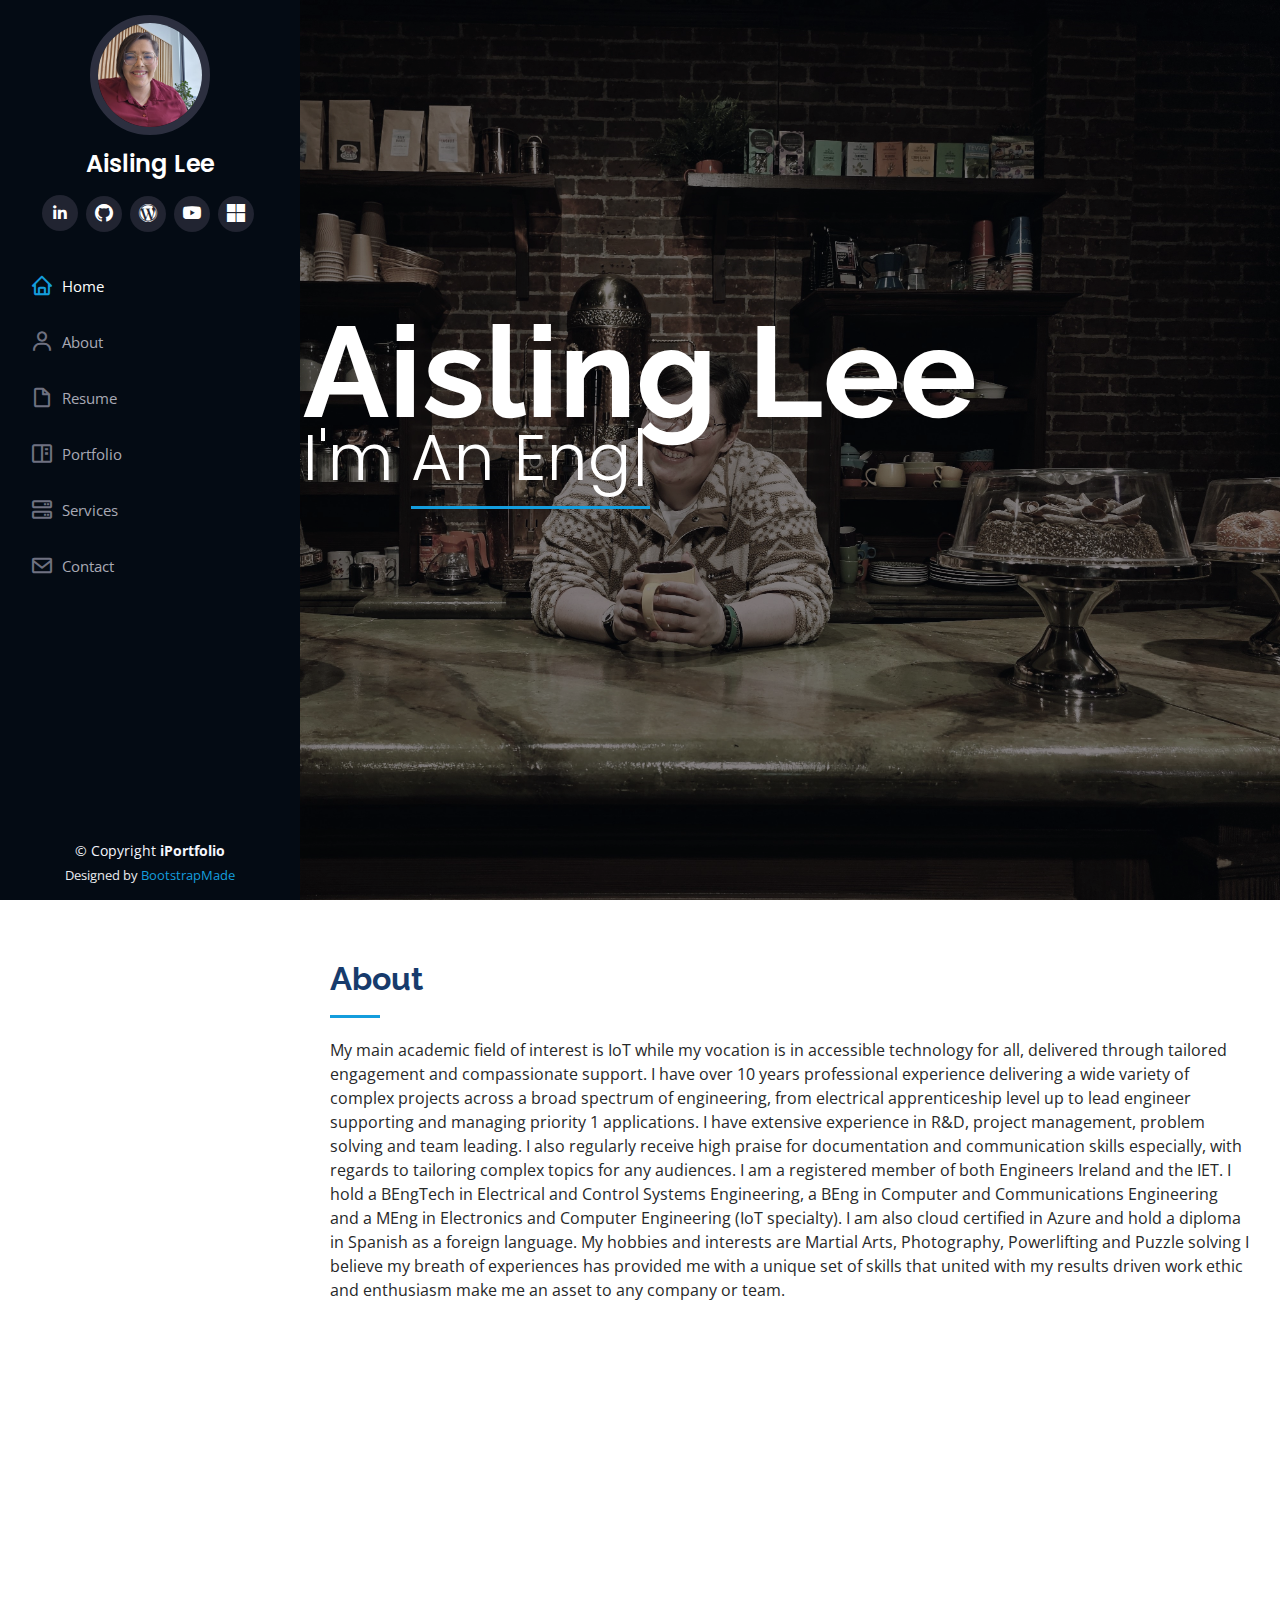
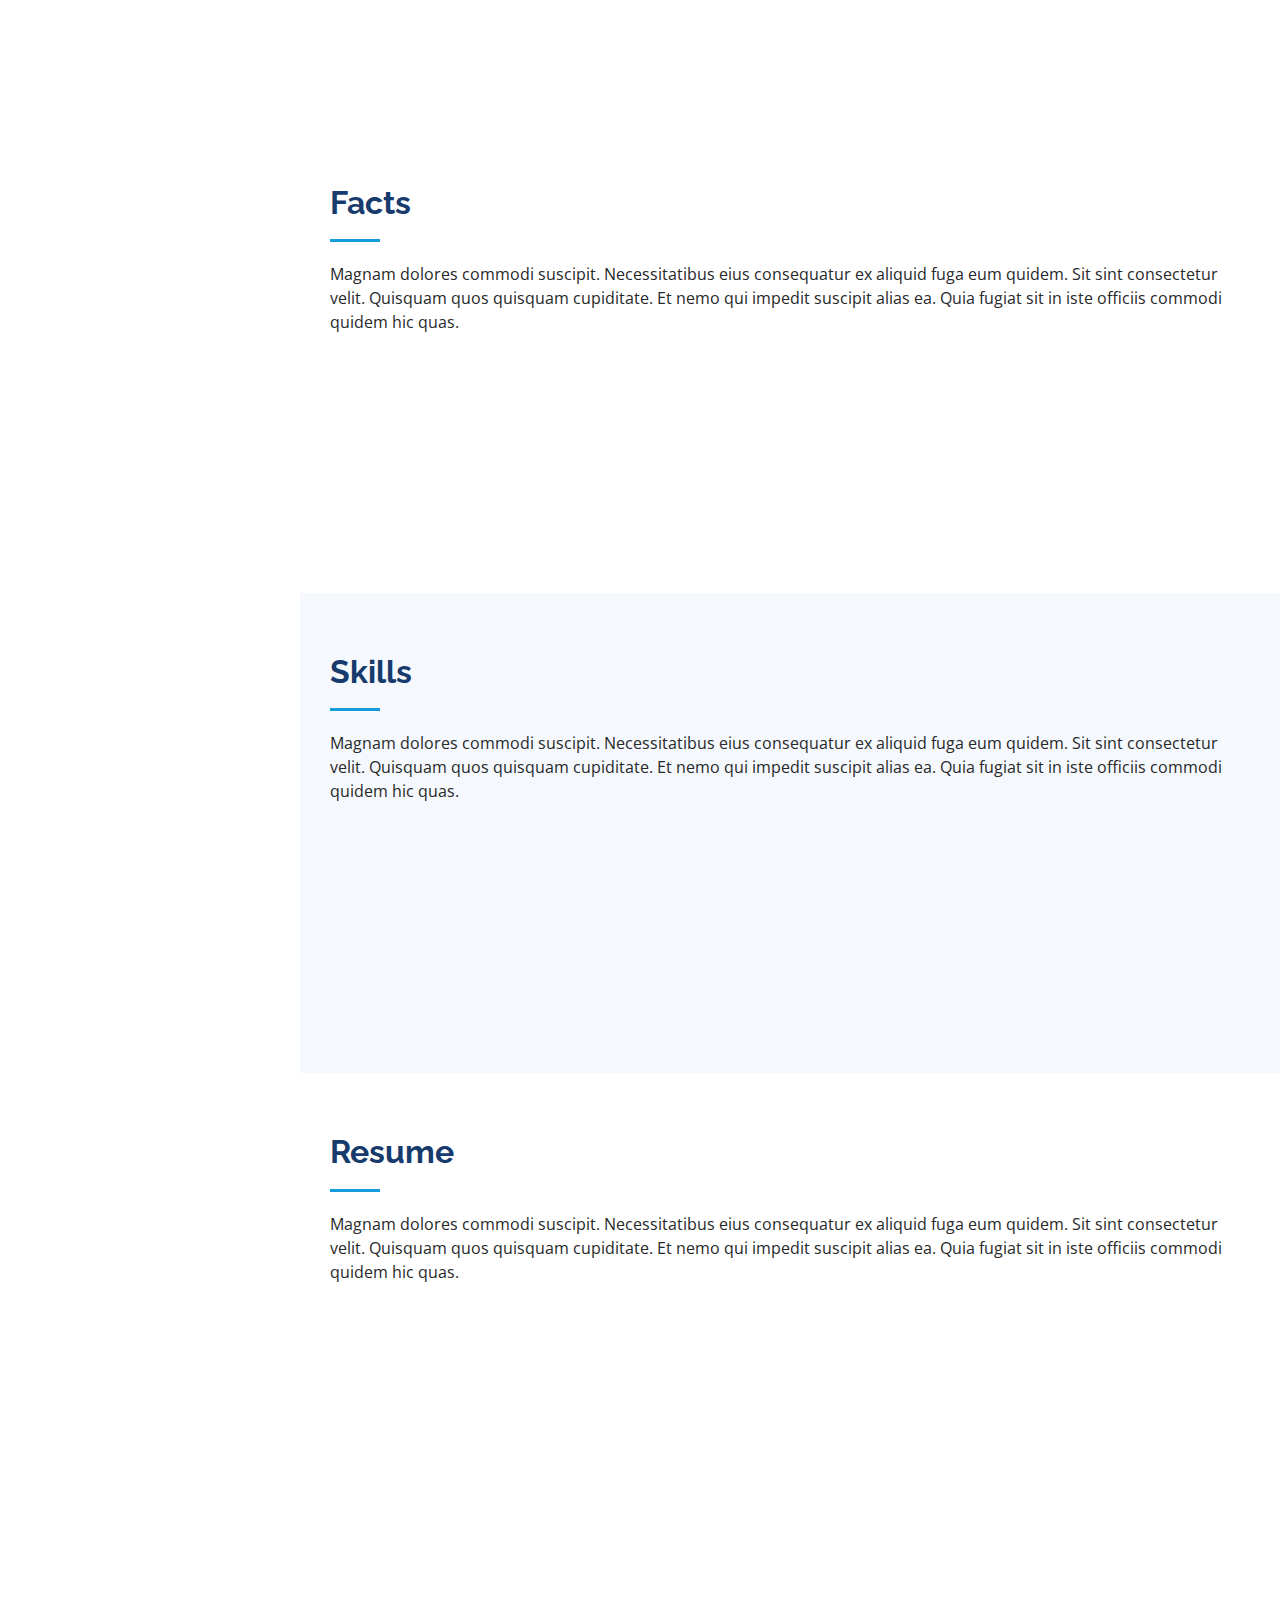
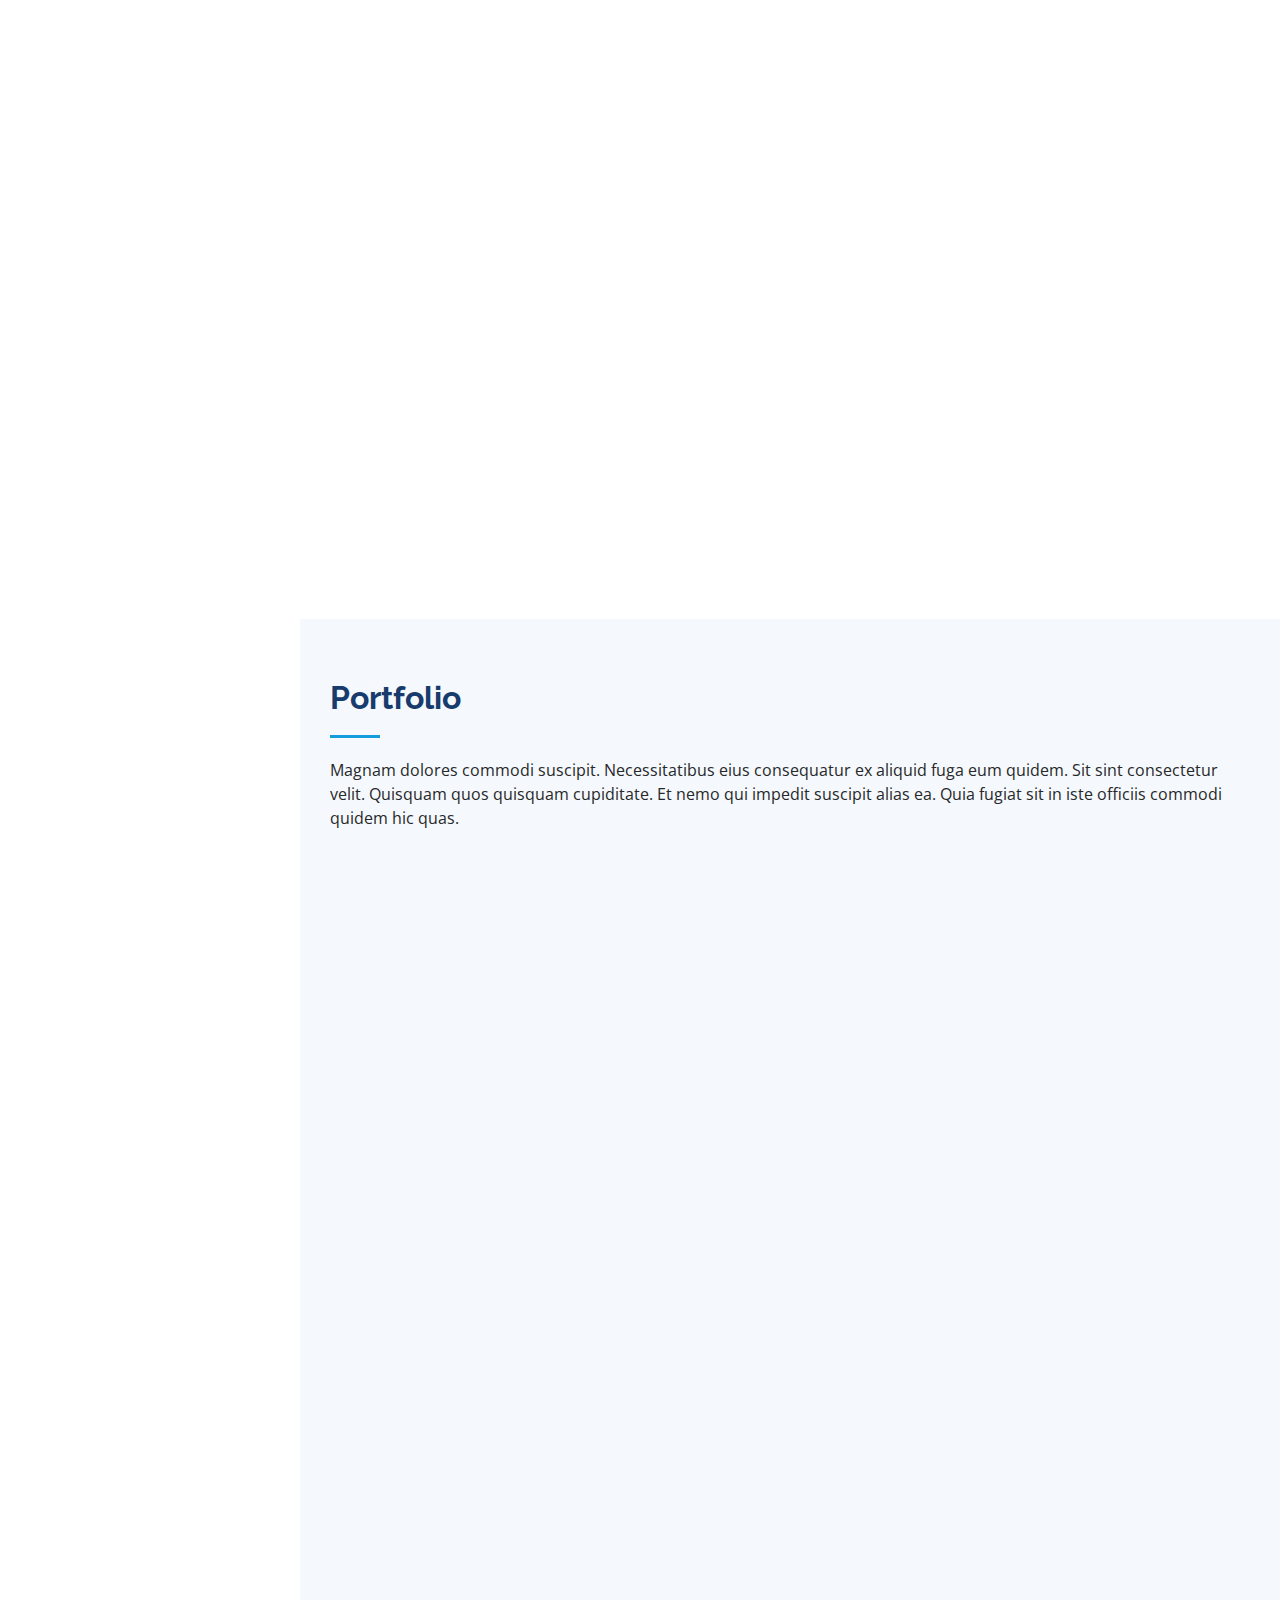
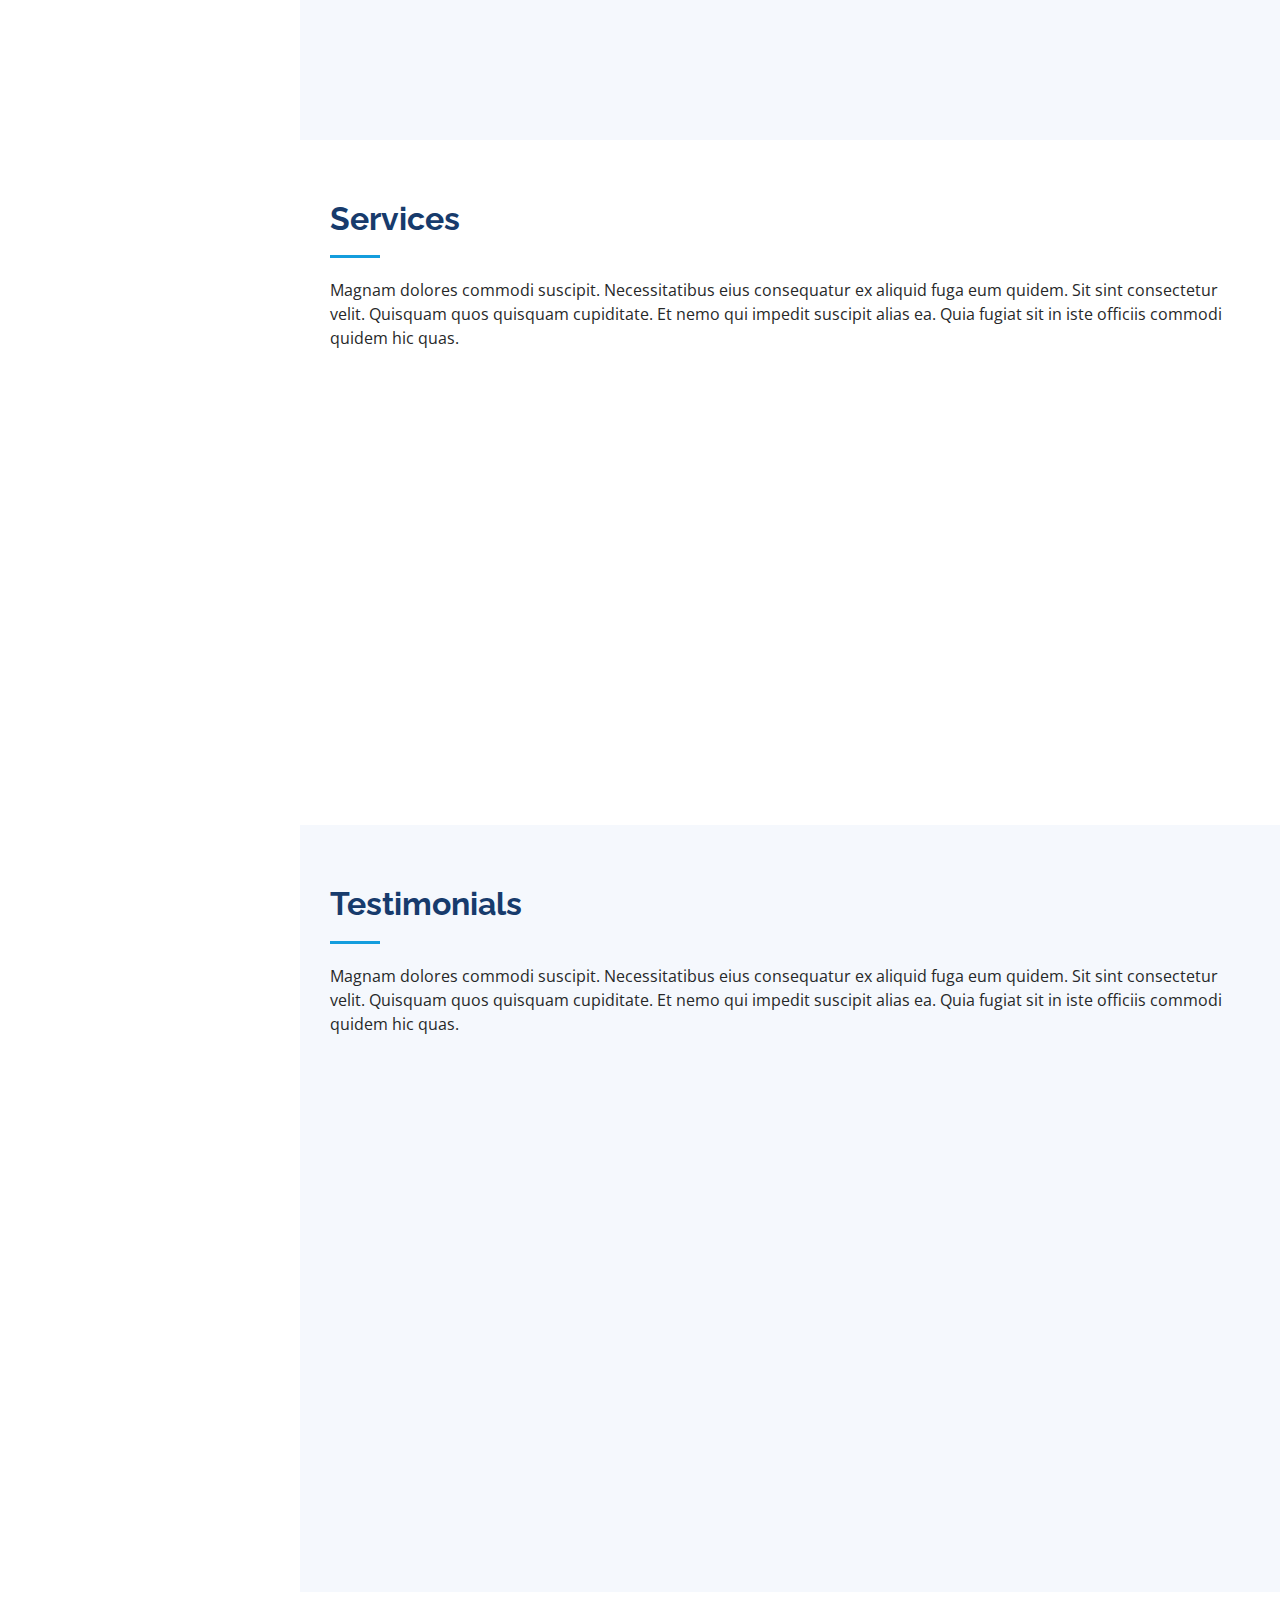
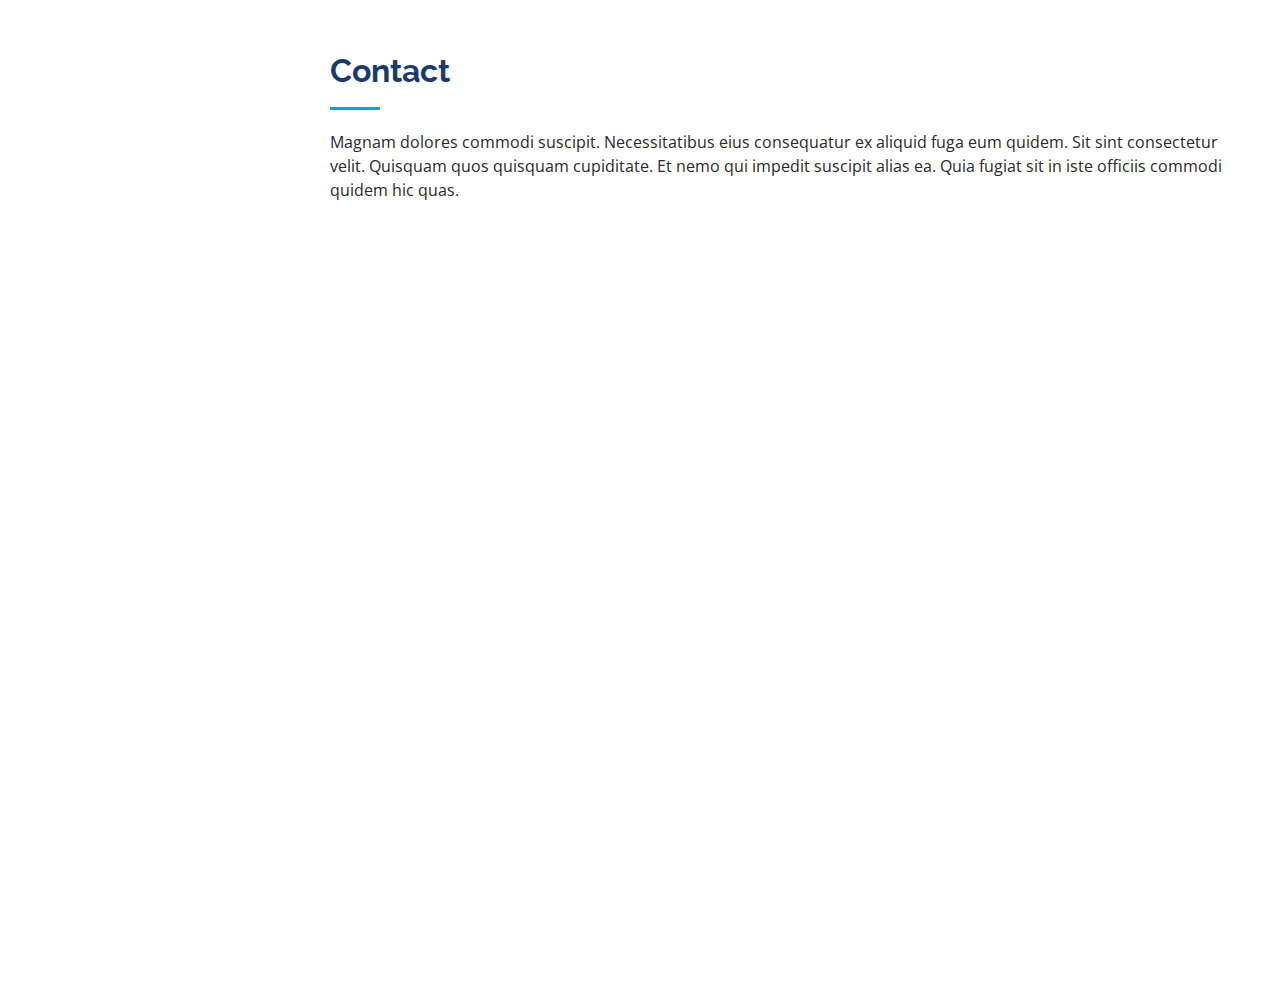
==== index.html @ 69e120f7 "updated the rest of the icons and links" ====
<!DOCTYPE html>
<html lang="en">

<head>
  <meta charset="utf-8">
  <meta content="width=device-width, initial-scale=1.0" name="viewport">

  <title>Aisling Lee Portfolio</title>
  <meta content="" name="description">
  <meta content="" name="keywords">

  <!-- Favicons -->
  <link href="assets/img/favicon.png" rel="icon">
  <link href="assets/img/apple-touch-icon.png" rel="apple-touch-icon">

  <!-- Google Fonts -->
  <link href="https://fonts.googleapis.com/css?family=Open+Sans:300,300i,400,400i,600,600i,700,700i|Raleway:300,300i,400,400i,500,500i,600,600i,700,700i|Poppins:300,300i,400,400i,500,500i,600,600i,700,700i" rel="stylesheet">

  <!-- Vendor CSS Files -->
  <link href="assets/vendor/aos/aos.css" rel="stylesheet">
  <link href="assets/vendor/bootstrap/css/bootstrap.min.css" rel="stylesheet">
  <link href="assets/vendor/bootstrap-icons/bootstrap-icons.css" rel="stylesheet">
  <link href="assets/vendor/boxicons/css/boxicons.min.css" rel="stylesheet">
  <link href="assets/vendor/glightbox/css/glightbox.min.css" rel="stylesheet">
  <link href="assets/vendor/swiper/swiper-bundle.min.css" rel="stylesheet">

  <!-- Template Main CSS File -->
  <link href="assets/css/style.css" rel="stylesheet">

  <!-- =======================================================
  * Template Name: iPortfolio
  * Template URL: https://bootstrapmade.com/iportfolio-bootstrap-portfolio-websites-template/
  * Updated: Mar 17 2024 with Bootstrap v5.3.3
  * Author: BootstrapMade.com
  * License: https://bootstrapmade.com/license/
  ======================================================== -->
</head>

<body>

  <!-- ======= Mobile nav toggle button ======= -->
  <i class="bi bi-list mobile-nav-toggle d-xl-none"></i>

  <!-- ======= Header ======= -->
  <header id="header">
    <div class="d-flex flex-column">

      <div class="profile">
        <img src="assets/img/profile-img.jpg" alt="" class="img-fluid rounded-circle">
        <h1 class="text-light"><a href="index.html">Aisling Lee</a></h1>
        <div class="social-links mt-3 text-center">
          <a href="https://www.linkedin.com/in/aislinglee" class="linkedin"><i class="bx bxl-linkedin"></i></a>
		  <a href="https://github.com/ashification" class="github"><i class="bi bi-github"></i></a>
		  <a href="https://aislinglee.wordpress.com/" class="wordpress"><i class="bi bi-wordpress"></i></a>
          <a href="https://www.youtube.com/@ashification" class="youtube"><i class="bi bi-youtube"></i></a>
		  <a href="https://learn.microsoft.com/en-us/users/aislinglee/transcript" class="microsoftlearn"><i class="bi bi-microsoft"></i></a>
		  <!-- https://skillsoft.digitalbadges.skillsoft.com/profile/aislinglee997314/wallet -->

		  
        </div>
      </div>

      <nav id="navbar" class="nav-menu navbar">
        <ul>
          <li><a href="#hero" class="nav-link scrollto active"><i class="bx bx-home"></i> <span>Home</span></a></li>
          <li><a href="#about" class="nav-link scrollto"><i class="bx bx-user"></i> <span>About</span></a></li>
          <li><a href="#resume" class="nav-link scrollto"><i class="bx bx-file-blank"></i> <span>Resume</span></a></li>
          <li><a href="#portfolio" class="nav-link scrollto"><i class="bx bx-book-content"></i> <span>Portfolio</span></a></li>
          <li><a href="#services" class="nav-link scrollto"><i class="bx bx-server"></i> <span>Services</span></a></li>
          <li><a href="#contact" class="nav-link scrollto"><i class="bx bx-envelope"></i> <span>Contact</span></a></li>
        </ul>
      </nav><!-- .nav-menu -->
    </div>
  </header><!-- End Header -->

  <!-- ======= Hero Section ======= -->
  <section id="hero" class="d-flex flex-column justify-content-center align-items-center">
    <div class="hero-container" data-aos="fade-in">
      <h1>Aisling Lee</h1>
      <p>I'm <span class="typed" data-typed-items="An Engineer, A Maker, An Educator, A Problem Solver, An Advocate"></span></p>
    </div>
  </section><!-- End Hero -->

  <main id="main">

    <!-- ======= About Section ======= -->
    <section id="about" class="about">
      <div class="container">

        <div class="section-title">
          <h2>About</h2>
          <p>My main academic field of interest is IoT while my vocation is in accessible technology for all, delivered through tailored engagement and compassionate support.
             I have over 10 years professional experience delivering a wide variety of complex projects across a broad spectrum of engineering, from electrical apprenticeship level up to lead engineer supporting and managing priority 1 applications. 
 			 I have extensive experience in R&D, project management, problem solving and team leading. I also regularly receive high praise for documentation and communication skills especially, with regards to tailoring complex topics for any audiences.
			 I am a registered member of both Engineers Ireland and the IET. I hold a BEngTech in Electrical and Control Systems Engineering, a BEng in Computer and Communications Engineering and a MEng in Electronics and Computer Engineering (IoT specialty). I am also cloud certified in Azure and hold a diploma in Spanish as a foreign language. 
 			 My hobbies and interests are Martial Arts, Photography, Powerlifting and Puzzle solving
			 I believe my breath of experiences has provided me with a unique set of skills that united with my results driven work ethic and enthusiasm make me an asset to any company or team.</p>
        </div>

        <div class="row">
          <div class="col-lg-4" data-aos="fade-right">
            <img src="assets/img/profile-img.jpg" class="img-fluid" alt="">
          </div>
          <div class="col-lg-8 pt-4 pt-lg-0 content" data-aos="fade-left">
            <h3>IoT Engineer &amp; Connected Building Specialist.</h3>
            <p class="fst-italic">
              Passionate problem solver, early adopter.
            </p>
            <div class="row">
              <div class="col-lg-6">
                <ul>
                  <li><i class="bi bi-chevron-right"></i> <strong>Birthday:</strong> <span>25 August 1993</span></li>
                  <li><i class="bi bi-chevron-right"></i> <strong>Website:</strong> <span>www.aislinglee.ie</span></li>
                  <li><i class="bi bi-chevron-right"></i> <strong>City:</strong> <span>Dublin, Ireland</span></li>
                </ul>
              </div>
              <div class="col-lg-6">
                <ul>
                  <li><i class="bi bi-chevron-right"></i> <strong>Degree:</strong> <span>Masters of Engineering</span></li>
                  <li><i class="bi bi-chevron-right"></i> <strong>Email:</strong> <span>aislinglee@gmail.com</span></li>
                  <li><i class="bi bi-chevron-right"></i> <strong>Phone:</strong> <span>+353 85 743 4624</span></li>
                </ul>
              </div>
            </div>
            <p>
              Officiis eligendi itaque labore et dolorum mollitia officiis optio vero. Quisquam sunt adipisci omnis et ut. Nulla accusantium dolor incidunt officia tempore. Et eius omnis.
              Cupiditate ut dicta maxime officiis quidem quia. Sed et consectetur qui quia repellendus itaque neque. Aliquid amet quidem ut quaerat cupiditate. Ab et eum qui repellendus omnis culpa magni laudantium dolores.
            </p>
          </div>
        </div>

      </div>
    </section><!-- End About Section -->

    <!-- ======= Facts Section ======= -->
    <section id="facts" class="facts">
      <div class="container">

        <div class="section-title">
          <h2>Facts</h2>
          <p>Magnam dolores commodi suscipit. Necessitatibus eius consequatur ex aliquid fuga eum quidem. Sit sint consectetur velit. Quisquam quos quisquam cupiditate. Et nemo qui impedit suscipit alias ea. Quia fugiat sit in iste officiis commodi quidem hic quas.</p>
        </div>

        <div class="row no-gutters">

          <div class="col-lg-3 col-md-6 d-md-flex align-items-md-stretch" data-aos="fade-up">
            <div class="count-box">
              <i class="bi bi-emoji-smile"></i>
              <span data-purecounter-start="0" data-purecounter-end="232" data-purecounter-duration="1" class="purecounter"></span>
              <p><strong>Happy Clients</strong> consequuntur quae</p>
            </div>
          </div>

          <div class="col-lg-3 col-md-6 d-md-flex align-items-md-stretch" data-aos="fade-up" data-aos-delay="100">
            <div class="count-box">
              <i class="bi bi-journal-richtext"></i>
              <span data-purecounter-start="0" data-purecounter-end="521" data-purecounter-duration="1" class="purecounter"></span>
              <p><strong>Projects</strong> adipisci atque cum quia aut</p>
            </div>
          </div>

          <div class="col-lg-3 col-md-6 d-md-flex align-items-md-stretch" data-aos="fade-up" data-aos-delay="200">
            <div class="count-box">
              <i class="bi bi-headset"></i>
              <span data-purecounter-start="0" data-purecounter-end="1453" data-purecounter-duration="1" class="purecounter"></span>
              <p><strong>Hours Of Support</strong> aut commodi quaerat</p>
            </div>
          </div>

          <div class="col-lg-3 col-md-6 d-md-flex align-items-md-stretch" data-aos="fade-up" data-aos-delay="300">
            <div class="count-box">
              <i class="bi bi-people"></i>
              <span data-purecounter-start="0" data-purecounter-end="32" data-purecounter-duration="1" class="purecounter"></span>
              <p><strong>Hard Workers</strong> rerum asperiores dolor</p>
            </div>
          </div>

        </div>

      </div>
    </section><!-- End Facts Section -->

    <!-- ======= Skills Section ======= -->
    <section id="skills" class="skills section-bg">
      <div class="container">

        <div class="section-title">
          <h2>Skills</h2>
          <p>Magnam dolores commodi suscipit. Necessitatibus eius consequatur ex aliquid fuga eum quidem. Sit sint consectetur velit. Quisquam quos quisquam cupiditate. Et nemo qui impedit suscipit alias ea. Quia fugiat sit in iste officiis commodi quidem hic quas.</p>
        </div>

        <div class="row skills-content">

          <div class="col-lg-6" data-aos="fade-up">

            <div class="progress">
              <span class="skill">HTML <i class="val">100%</i></span>
              <div class="progress-bar-wrap">
                <div class="progress-bar" role="progressbar" aria-valuenow="100" aria-valuemin="0" aria-valuemax="100"></div>
              </div>
            </div>

            <div class="progress">
              <span class="skill">CSS <i class="val">90%</i></span>
              <div class="progress-bar-wrap">
                <div class="progress-bar" role="progressbar" aria-valuenow="90" aria-valuemin="0" aria-valuemax="100"></div>
              </div>
            </div>

            <div class="progress">
              <span class="skill">JavaScript <i class="val">75%</i></span>
              <div class="progress-bar-wrap">
                <div class="progress-bar" role="progressbar" aria-valuenow="75" aria-valuemin="0" aria-valuemax="100"></div>
              </div>
            </div>

          </div>

          <div class="col-lg-6" data-aos="fade-up" data-aos-delay="100">

            <div class="progress">
              <span class="skill">PHP <i class="val">80%</i></span>
              <div class="progress-bar-wrap">
                <div class="progress-bar" role="progressbar" aria-valuenow="80" aria-valuemin="0" aria-valuemax="100"></div>
              </div>
            </div>

            <div class="progress">
              <span class="skill">WordPress/CMS <i class="val">90%</i></span>
              <div class="progress-bar-wrap">
                <div class="progress-bar" role="progressbar" aria-valuenow="90" aria-valuemin="0" aria-valuemax="100"></div>
              </div>
            </div>

            <div class="progress">
              <span class="skill">Photoshop <i class="val">55%</i></span>
              <div class="progress-bar-wrap">
                <div class="progress-bar" role="progressbar" aria-valuenow="55" aria-valuemin="0" aria-valuemax="100"></div>
              </div>
            </div>

          </div>

        </div>

      </div>
    </section><!-- End Skills Section -->

    <!-- ======= Resume Section ======= -->
    <section id="resume" class="resume">
      <div class="container">

        <div class="section-title">
          <h2>Resume</h2>
          <p>Magnam dolores commodi suscipit. Necessitatibus eius consequatur ex aliquid fuga eum quidem. Sit sint consectetur velit. Quisquam quos quisquam cupiditate. Et nemo qui impedit suscipit alias ea. Quia fugiat sit in iste officiis commodi quidem hic quas.</p>
        </div>

        <div class="row">
          <div class="col-lg-6" data-aos="fade-up">
            <h3 class="resume-title">Sumary</h3>
            <div class="resume-item pb-0">
              <h4>Aisling Lee</h4>
              <p><em>Innovative and deadline-driven Graphic Designer with 3+ years of experience designing and developing user-centered digital/print marketing material from initial concept to final, polished deliverable.</em></p>
              <ul>
                <li>Portland par 127,Orlando, FL</li>
                <li>(123) 456-7891</li>
                <li>alice.barkley@example.com</li>
              </ul>
            </div>

            <h3 class="resume-title">Education</h3>
            <div class="resume-item">
              <h4>Master of Fine Arts &amp; Graphic Design</h4>
              <h5>2015 - 2016</h5>
              <p><em>Rochester Institute of Technology, Rochester, NY</em></p>
              <p>Qui deserunt veniam. Et sed aliquam labore tempore sed quisquam iusto autem sit. Ea vero voluptatum qui ut dignissimos deleniti nerada porti sand markend</p>
            </div>
            <div class="resume-item">
              <h4>Bachelor of Fine Arts &amp; Graphic Design</h4>
              <h5>2010 - 2014</h5>
              <p><em>Rochester Institute of Technology, Rochester, NY</em></p>
              <p>Quia nobis sequi est occaecati aut. Repudiandae et iusto quae reiciendis et quis Eius vel ratione eius unde vitae rerum voluptates asperiores voluptatem Earum molestiae consequatur neque etlon sader mart dila</p>
            </div>
          </div>
          <div class="col-lg-6" data-aos="fade-up" data-aos-delay="100">
            <h3 class="resume-title">Professional Experience</h3>
            <div class="resume-item">
              <h4>Senior graphic design specialist</h4>
              <h5>2019 - Present</h5>
              <p><em>Experion, New York, NY </em></p>
              <ul>
                <li>Lead in the design, development, and implementation of the graphic, layout, and production communication materials</li>
                <li>Delegate tasks to the 7 members of the design team and provide counsel on all aspects of the project. </li>
                <li>Supervise the assessment of all graphic materials in order to ensure quality and accuracy of the design</li>
                <li>Oversee the efficient use of production project budgets ranging from $2,000 - $25,000</li>
              </ul>
            </div>
            <div class="resume-item">
              <h4>Graphic design specialist</h4>
              <h5>2017 - 2018</h5>
              <p><em>Stepping Stone Advertising, New York, NY</em></p>
              <ul>
                <li>Developed numerous marketing programs (logos, brochures,infographics, presentations, and advertisements).</li>
                <li>Managed up to 5 projects or tasks at a given time while under pressure</li>
                <li>Recommended and consulted with clients on the most appropriate graphic design</li>
                <li>Created 4+ design presentations and proposals a month for clients and account managers</li>
              </ul>
            </div>
          </div>
        </div>

      </div>
    </section><!-- End Resume Section -->

    <!-- ======= Portfolio Section ======= -->
    <section id="portfolio" class="portfolio section-bg">
      <div class="container">

        <div class="section-title">
          <h2>Portfolio</h2>
          <p>Magnam dolores commodi suscipit. Necessitatibus eius consequatur ex aliquid fuga eum quidem. Sit sint consectetur velit. Quisquam quos quisquam cupiditate. Et nemo qui impedit suscipit alias ea. Quia fugiat sit in iste officiis commodi quidem hic quas.</p>
        </div>

        <div class="row" data-aos="fade-up">
          <div class="col-lg-12 d-flex justify-content-center">
            <ul id="portfolio-flters">
              <li data-filter="*" class="filter-active">All</li>
              <li data-filter=".filter-app">App</li>
              <li data-filter=".filter-card">Card</li>
              <li data-filter=".filter-web">Web</li>
            </ul>
          </div>
        </div>

        <div class="row portfolio-container" data-aos="fade-up" data-aos-delay="100">

          <div class="col-lg-4 col-md-6 portfolio-item filter-app">
            <div class="portfolio-wrap">
              <img src="assets/img/portfolio/portfolio-1.jpg" class="img-fluid" alt="">
              <div class="portfolio-links">
                <a href="assets/img/portfolio/portfolio-1.jpg" data-gallery="portfolioGallery" class="portfolio-lightbox" title="App 1"><i class="bx bx-plus"></i></a>
                <a href="portfolio-details.html" title="More Details"><i class="bx bx-link"></i></a>
              </div>
            </div>
          </div>

          <div class="col-lg-4 col-md-6 portfolio-item filter-web">
            <div class="portfolio-wrap">
              <img src="assets/img/portfolio/portfolio-2.jpg" class="img-fluid" alt="">
              <div class="portfolio-links">
                <a href="assets/img/portfolio/portfolio-2.jpg" data-gallery="portfolioGallery" class="portfolio-lightbox" title="Web 3"><i class="bx bx-plus"></i></a>
                <a href="portfolio-details.html" title="More Details"><i class="bx bx-link"></i></a>
              </div>
            </div>
          </div>

          <div class="col-lg-4 col-md-6 portfolio-item filter-app">
            <div class="portfolio-wrap">
              <img src="assets/img/portfolio/portfolio-3.jpg" class="img-fluid" alt="">
              <div class="portfolio-links">
                <a href="assets/img/portfolio/portfolio-3.jpg" data-gallery="portfolioGallery" class="portfolio-lightbox" title="App 2"><i class="bx bx-plus"></i></a>
                <a href="portfolio-details.html" title="More Details"><i class="bx bx-link"></i></a>
              </div>
            </div>
          </div>

          <div class="col-lg-4 col-md-6 portfolio-item filter-card">
            <div class="portfolio-wrap">
              <img src="assets/img/portfolio/portfolio-4.jpg" class="img-fluid" alt="">
              <div class="portfolio-links">
                <a href="assets/img/portfolio/portfolio-4.jpg" data-gallery="portfolioGallery" class="portfolio-lightbox" title="Card 2"><i class="bx bx-plus"></i></a>
                <a href="portfolio-details.html" title="More Details"><i class="bx bx-link"></i></a>
              </div>
            </div>
          </div>

          <div class="col-lg-4 col-md-6 portfolio-item filter-web">
            <div class="portfolio-wrap">
              <img src="assets/img/portfolio/portfolio-5.jpg" class="img-fluid" alt="">
              <div class="portfolio-links">
                <a href="assets/img/portfolio/portfolio-5.jpg" data-gallery="portfolioGallery" class="portfolio-lightbox" title="Web 2"><i class="bx bx-plus"></i></a>
                <a href="portfolio-details.html" title="More Details"><i class="bx bx-link"></i></a>
              </div>
            </div>
          </div>

          <div class="col-lg-4 col-md-6 portfolio-item filter-app">
            <div class="portfolio-wrap">
              <img src="assets/img/portfolio/portfolio-6.jpg" class="img-fluid" alt="">
              <div class="portfolio-links">
                <a href="assets/img/portfolio/portfolio-6.jpg" data-gallery="portfolioGallery" class="portfolio-lightbox" title="App 3"><i class="bx bx-plus"></i></a>
                <a href="portfolio-details.html" title="More Details"><i class="bx bx-link"></i></a>
              </div>
            </div>
          </div>

          <div class="col-lg-4 col-md-6 portfolio-item filter-card">
            <div class="portfolio-wrap">
              <img src="assets/img/portfolio/portfolio-7.jpg" class="img-fluid" alt="">
              <div class="portfolio-links">
                <a href="assets/img/portfolio/portfolio-7.jpg" data-gallery="portfolioGallery" class="portfolio-lightbox" title="Card 1"><i class="bx bx-plus"></i></a>
                <a href="portfolio-details.html" title="More Details"><i class="bx bx-link"></i></a>
              </div>
            </div>
          </div>

          <div class="col-lg-4 col-md-6 portfolio-item filter-card">
            <div class="portfolio-wrap">
              <img src="assets/img/portfolio/portfolio-8.jpg" class="img-fluid" alt="">
              <div class="portfolio-links">
                <a href="assets/img/portfolio/portfolio-8.jpg" data-gallery="portfolioGallery" class="portfolio-lightbox" title="Card 3"><i class="bx bx-plus"></i></a>
                <a href="portfolio-details.html" title="More Details"><i class="bx bx-link"></i></a>
              </div>
            </div>
          </div>

          <div class="col-lg-4 col-md-6 portfolio-item filter-web">
            <div class="portfolio-wrap">
              <img src="assets/img/portfolio/portfolio-9.jpg" class="img-fluid" alt="">
              <div class="portfolio-links">
                <a href="assets/img/portfolio/portfolio-9.jpg" data-gallery="portfolioGallery" class="portfolio-lightbox" title="Web 3"><i class="bx bx-plus"></i></a>
                <a href="portfolio-details.html" title="More Details"><i class="bx bx-link"></i></a>
              </div>
            </div>
          </div>

        </div>

      </div>
    </section><!-- End Portfolio Section -->

    <!-- ======= Services Section ======= -->
    <section id="services" class="services">
      <div class="container">

        <div class="section-title">
          <h2>Services</h2>
          <p>Magnam dolores commodi suscipit. Necessitatibus eius consequatur ex aliquid fuga eum quidem. Sit sint consectetur velit. Quisquam quos quisquam cupiditate. Et nemo qui impedit suscipit alias ea. Quia fugiat sit in iste officiis commodi quidem hic quas.</p>
        </div>

        <div class="row">
          <div class="col-lg-4 col-md-6 icon-box" data-aos="fade-up">
            <div class="icon"><i class="bi bi-briefcase"></i></div>
            <h4 class="title"><a href="">Lorem Ipsum</a></h4>
            <p class="description">Voluptatum deleniti atque corrupti quos dolores et quas molestias excepturi sint occaecati cupiditate non provident</p>
          </div>
          <div class="col-lg-4 col-md-6 icon-box" data-aos="fade-up" data-aos-delay="100">
            <div class="icon"><i class="bi bi-card-checklist"></i></div>
            <h4 class="title"><a href="">Dolor Sitema</a></h4>
            <p class="description">Minim veniam, quis nostrud exercitation ullamco laboris nisi ut aliquip ex ea commodo consequat tarad limino ata</p>
          </div>
          <div class="col-lg-4 col-md-6 icon-box" data-aos="fade-up" data-aos-delay="200">
            <div class="icon"><i class="bi bi-bar-chart"></i></div>
            <h4 class="title"><a href="">Sed ut perspiciatis</a></h4>
            <p class="description">Duis aute irure dolor in reprehenderit in voluptate velit esse cillum dolore eu fugiat nulla pariatur</p>
          </div>
          <div class="col-lg-4 col-md-6 icon-box" data-aos="fade-up" data-aos-delay="300">
            <div class="icon"><i class="bi bi-binoculars"></i></div>
            <h4 class="title"><a href="">Magni Dolores</a></h4>
            <p class="description">Excepteur sint occaecat cupidatat non proident, sunt in culpa qui officia deserunt mollit anim id est laborum</p>
          </div>
          <div class="col-lg-4 col-md-6 icon-box" data-aos="fade-up" data-aos-delay="400">
            <div class="icon"><i class="bi bi-brightness-high"></i></div>
            <h4 class="title"><a href="">Nemo Enim</a></h4>
            <p class="description">At vero eos et accusamus et iusto odio dignissimos ducimus qui blanditiis praesentium voluptatum deleniti atque</p>
          </div>
          <div class="col-lg-4 col-md-6 icon-box" data-aos="fade-up" data-aos-delay="500">
            <div class="icon"><i class="bi bi-calendar4-week"></i></div>
            <h4 class="title"><a href="">Eiusmod Tempor</a></h4>
            <p class="description">Et harum quidem rerum facilis est et expedita distinctio. Nam libero tempore, cum soluta nobis est eligendi</p>
          </div>
        </div>

      </div>
    </section><!-- End Services Section -->

    <!-- ======= Testimonials Section ======= -->
    <section id="testimonials" class="testimonials section-bg">
      <div class="container">

        <div class="section-title">
          <h2>Testimonials</h2>
          <p>Magnam dolores commodi suscipit. Necessitatibus eius consequatur ex aliquid fuga eum quidem. Sit sint consectetur velit. Quisquam quos quisquam cupiditate. Et nemo qui impedit suscipit alias ea. Quia fugiat sit in iste officiis commodi quidem hic quas.</p>
        </div>

        <div class="testimonials-slider swiper" data-aos="fade-up" data-aos-delay="100">
          <div class="swiper-wrapper">

            <div class="swiper-slide">
              <div class="testimonial-item" data-aos="fade-up">
                <p>
                  <i class="bx bxs-quote-alt-left quote-icon-left"></i>
                  Proin iaculis purus consequat sem cure digni ssim donec porttitora entum suscipit rhoncus. Accusantium quam, ultricies eget id, aliquam eget nibh et. Maecen aliquam, risus at semper.
                  <i class="bx bxs-quote-alt-right quote-icon-right"></i>
                </p>
                <img src="assets/img/testimonials/testimonials-1.jpg" class="testimonial-img" alt="">
                <h3>Saul Goodman</h3>
                <h4>Ceo &amp; Founder</h4>
              </div>
            </div><!-- End testimonial item -->

            <div class="swiper-slide">
              <div class="testimonial-item" data-aos="fade-up" data-aos-delay="100">
                <p>
                  <i class="bx bxs-quote-alt-left quote-icon-left"></i>
                  Export tempor illum tamen malis malis eram quae irure esse labore quem cillum quid cillum eram malis quorum velit fore eram velit sunt aliqua noster fugiat irure amet legam anim culpa.
                  <i class="bx bxs-quote-alt-right quote-icon-right"></i>
                </p>
                <img src="assets/img/testimonials/testimonials-2.jpg" class="testimonial-img" alt="">
                <h3>Sara Wilsson</h3>
                <h4>Designer</h4>
              </div>
            </div><!-- End testimonial item -->

            <div class="swiper-slide">
              <div class="testimonial-item" data-aos="fade-up" data-aos-delay="200">
                <p>
                  <i class="bx bxs-quote-alt-left quote-icon-left"></i>
                  Enim nisi quem export duis labore cillum quae magna enim sint quorum nulla quem veniam duis minim tempor labore quem eram duis noster aute amet eram fore quis sint minim.
                  <i class="bx bxs-quote-alt-right quote-icon-right"></i>
                </p>
                <img src="assets/img/testimonials/testimonials-3.jpg" class="testimonial-img" alt="">
                <h3>Jena Karlis</h3>
                <h4>Store Owner</h4>
              </div>
            </div><!-- End testimonial item -->

            <div class="swiper-slide">
              <div class="testimonial-item" data-aos="fade-up" data-aos-delay="300">
                <p>
                  <i class="bx bxs-quote-alt-left quote-icon-left"></i>
                  Fugiat enim eram quae cillum dolore dolor amet nulla culpa multos export minim fugiat minim velit minim dolor enim duis veniam ipsum anim magna sunt elit fore quem dolore labore illum veniam.
                  <i class="bx bxs-quote-alt-right quote-icon-right"></i>
                </p>
                <img src="assets/img/testimonials/testimonials-4.jpg" class="testimonial-img" alt="">
                <h3>Matt Brandon</h3>
                <h4>Freelancer</h4>
              </div>
            </div><!-- End testimonial item -->

            <div class="swiper-slide">
              <div class="testimonial-item" data-aos="fade-up" data-aos-delay="400">
                <p>
                  <i class="bx bxs-quote-alt-left quote-icon-left"></i>
                  Quis quorum aliqua sint quem legam fore sunt eram irure aliqua veniam tempor noster veniam enim culpa labore duis sunt culpa nulla illum cillum fugiat legam esse veniam culpa fore nisi cillum quid.
                  <i class="bx bxs-quote-alt-right quote-icon-right"></i>
                </p>
                <img src="assets/img/testimonials/testimonials-5.jpg" class="testimonial-img" alt="">
                <h3>John Larson</h3>
                <h4>Entrepreneur</h4>
              </div>
            </div><!-- End testimonial item -->

          </div>
          <div class="swiper-pagination"></div>
        </div>

      </div>
    </section><!-- End Testimonials Section -->

    <!-- ======= Contact Section ======= -->
    <section id="contact" class="contact">
      <div class="container">

        <div class="section-title">
          <h2>Contact</h2>
          <p>Magnam dolores commodi suscipit. Necessitatibus eius consequatur ex aliquid fuga eum quidem. Sit sint consectetur velit. Quisquam quos quisquam cupiditate. Et nemo qui impedit suscipit alias ea. Quia fugiat sit in iste officiis commodi quidem hic quas.</p>
        </div>

        <div class="row" data-aos="fade-in">

          <div class="col-lg-5 d-flex align-items-stretch">
            <div class="info">
              <div class="address">
                <i class="bi bi-geo-alt"></i>
                <h4>Location:</h4>
                <p>A108 Adam Street, New York, NY 535022</p>
              </div>

              <div class="email">
                <i class="bi bi-envelope"></i>
                <h4>Email:</h4>
                <p>info@example.com</p>
              </div>

              <div class="phone">
                <i class="bi bi-phone"></i>
                <h4>Call:</h4>
                <p>+1 5589 55488 55s</p>
              </div>

              <iframe src="https://www.google.com/maps/embed?pb=!1m14!1m8!1m3!1d12097.433213460943!2d-74.0062269!3d40.7101282!3m2!1i1024!2i768!4f13.1!3m3!1m2!1s0x0%3A0xb89d1fe6bc499443!2sDowntown+Conference+Center!5e0!3m2!1smk!2sbg!4v1539943755621" frameborder="0" style="border:0; width: 100%; height: 290px;" allowfullscreen></iframe>
            </div>

          </div>

          <div class="col-lg-7 mt-5 mt-lg-0 d-flex align-items-stretch">
            <form action="forms/contact.php" method="post" role="form" class="php-email-form">
              <div class="row">
                <div class="form-group col-md-6">
                  <label for="name">Your Name</label>
                  <input type="text" name="name" class="form-control" id="name" required>
                </div>
                <div class="form-group col-md-6">
                  <label for="name">Your Email</label>
                  <input type="email" class="form-control" name="email" id="email" required>
                </div>
              </div>
              <div class="form-group">
                <label for="name">Subject</label>
                <input type="text" class="form-control" name="subject" id="subject" required>
              </div>
              <div class="form-group">
                <label for="name">Message</label>
                <textarea class="form-control" name="message" rows="10" required></textarea>
              </div>
              <div class="my-3">
                <div class="loading">Loading</div>
                <div class="error-message"></div>
                <div class="sent-message">Your message has been sent. Thank you!</div>
              </div>
              <div class="text-center"><button type="submit">Send Message</button></div>
            </form>
          </div>

        </div>

      </div>
    </section><!-- End Contact Section -->

  </main><!-- End #main -->

  <!-- ======= Footer ======= -->
  <footer id="footer">
    <div class="container">
      <div class="copyright">
        &copy; Copyright <strong><span>iPortfolio</span></strong>
      </div>
      <div class="credits">
        <!-- All the links in the footer should remain intact. -->
        <!-- You can delete the links only if you purchased the pro version. -->
        <!-- Licensing information: https://bootstrapmade.com/license/ -->
        <!-- Purchase the pro version with working PHP/AJAX contact form: https://bootstrapmade.com/iportfolio-bootstrap-portfolio-websites-template/ -->
        Designed by <a href="https://bootstrapmade.com/">BootstrapMade</a>
      </div>
    </div>
  </footer><!-- End  Footer -->

  <a href="#" class="back-to-top d-flex align-items-center justify-content-center"><i class="bi bi-arrow-up-short"></i></a>

  <!-- Vendor JS Files -->
  <script src="assets/vendor/purecounter/purecounter_vanilla.js"></script>
  <script src="assets/vendor/aos/aos.js"></script>
  <script src="assets/vendor/bootstrap/js/bootstrap.bundle.min.js"></script>
  <script src="assets/vendor/glightbox/js/glightbox.min.js"></script>
  <script src="assets/vendor/isotope-layout/isotope.pkgd.min.js"></script>
  <script src="assets/vendor/swiper/swiper-bundle.min.js"></script>
  <script src="assets/vendor/typed.js/typed.umd.js"></script>
  <script src="assets/vendor/waypoints/noframework.waypoints.js"></script>
  <script src="assets/vendor/php-email-form/validate.js"></script>

  <!-- Template Main JS File -->
  <script src="assets/js/main.js"></script>

</body>

</html>
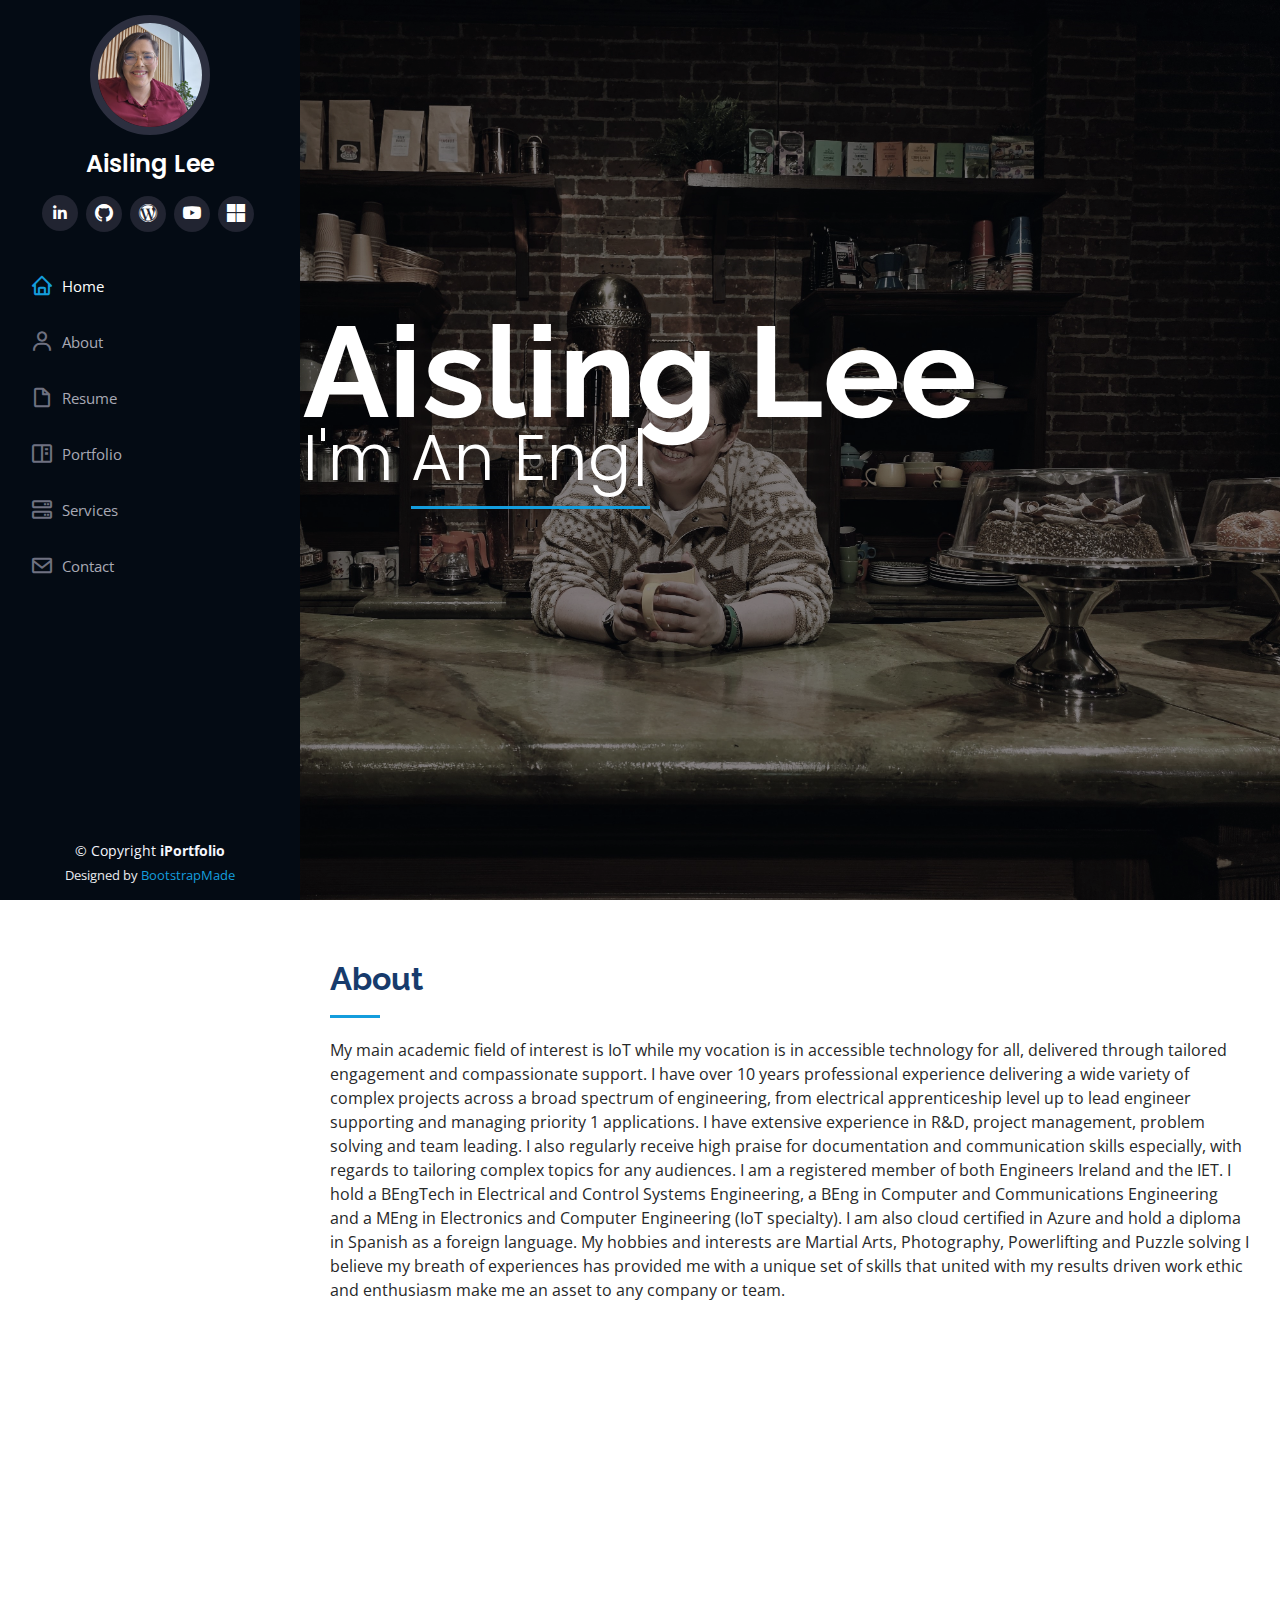
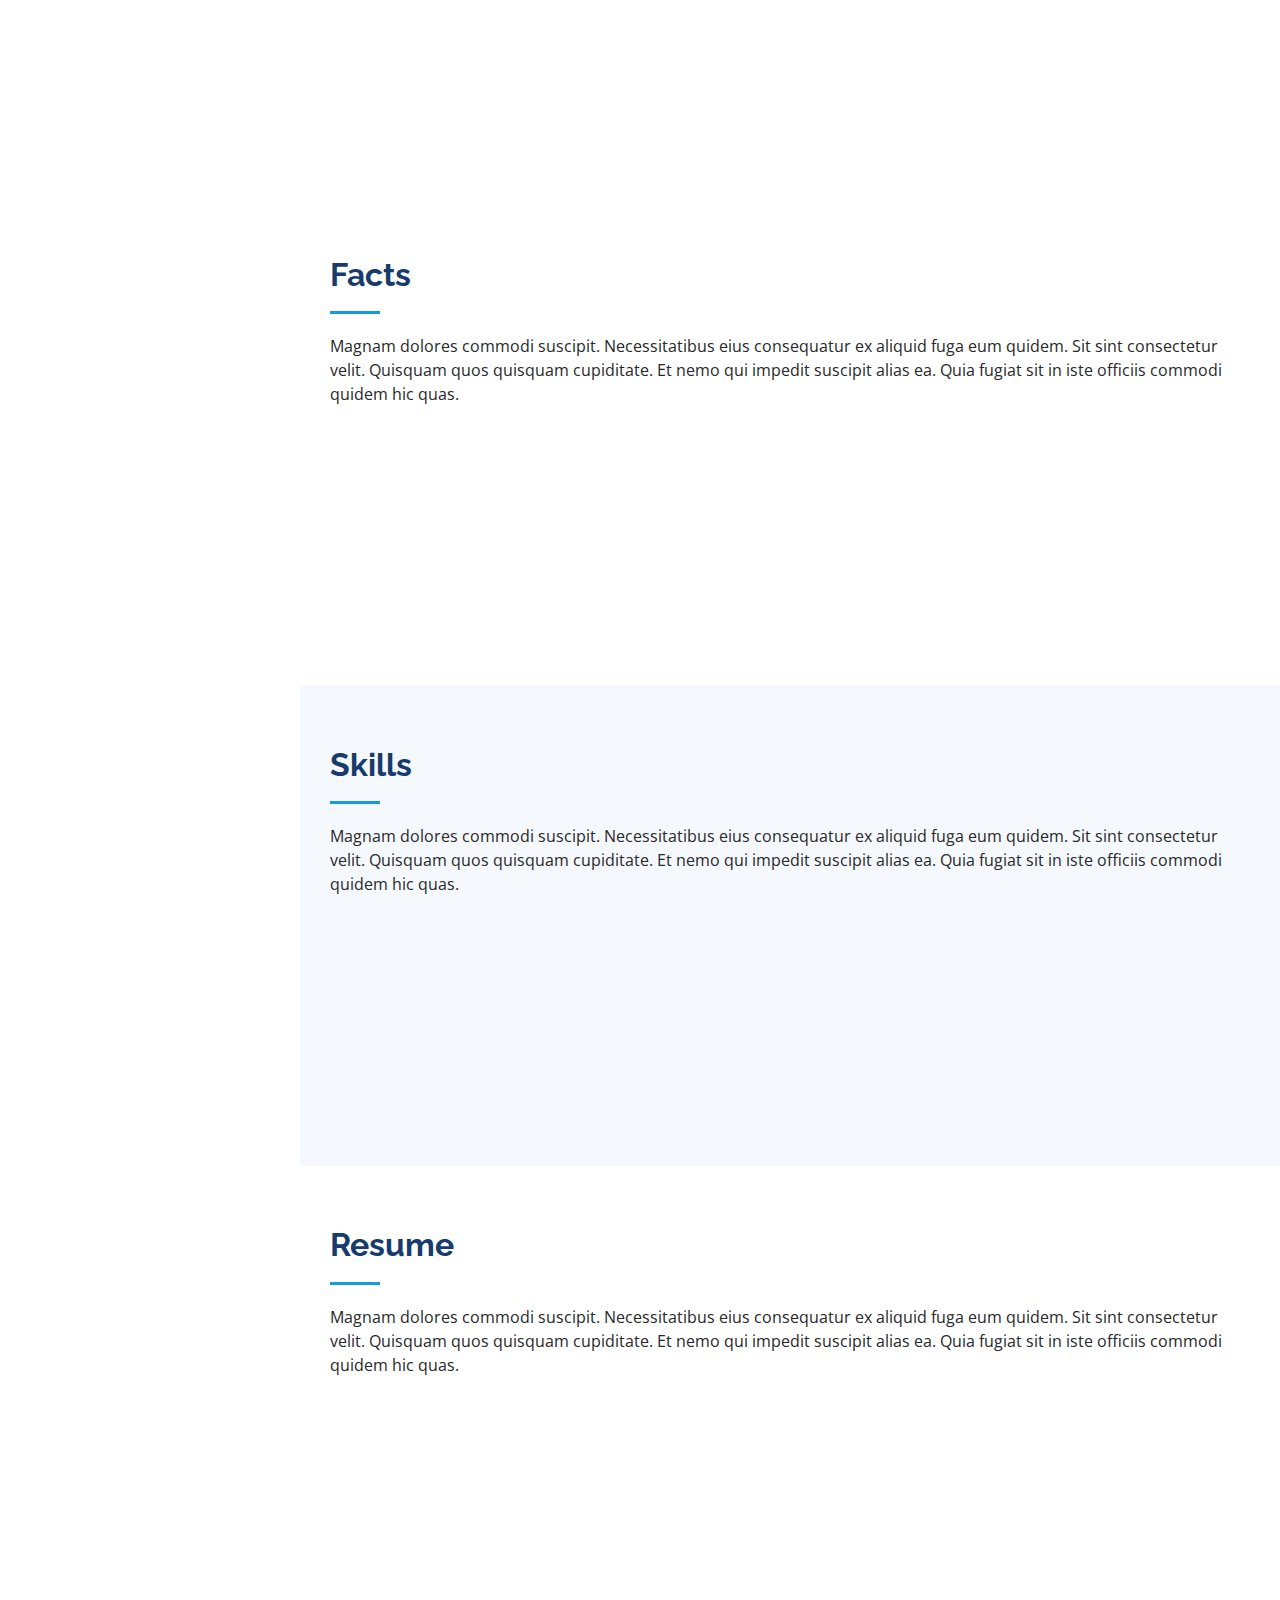
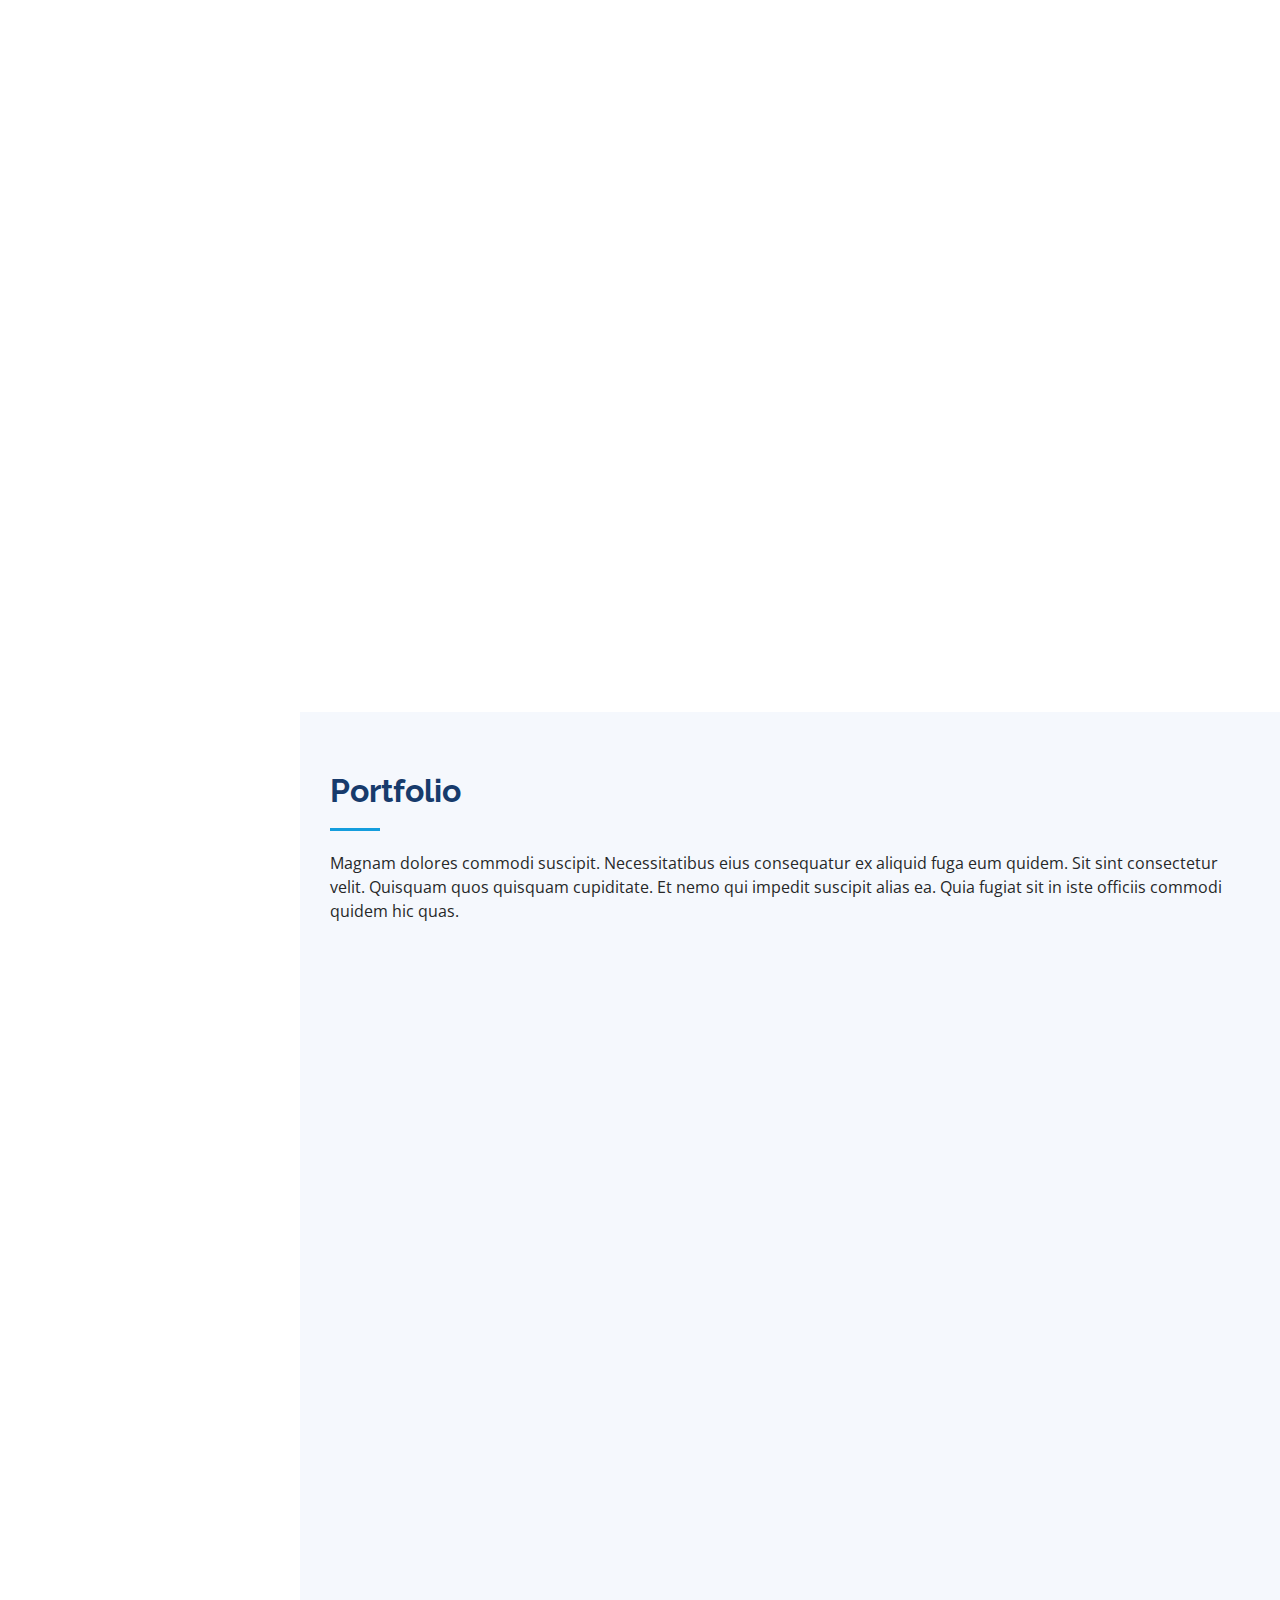
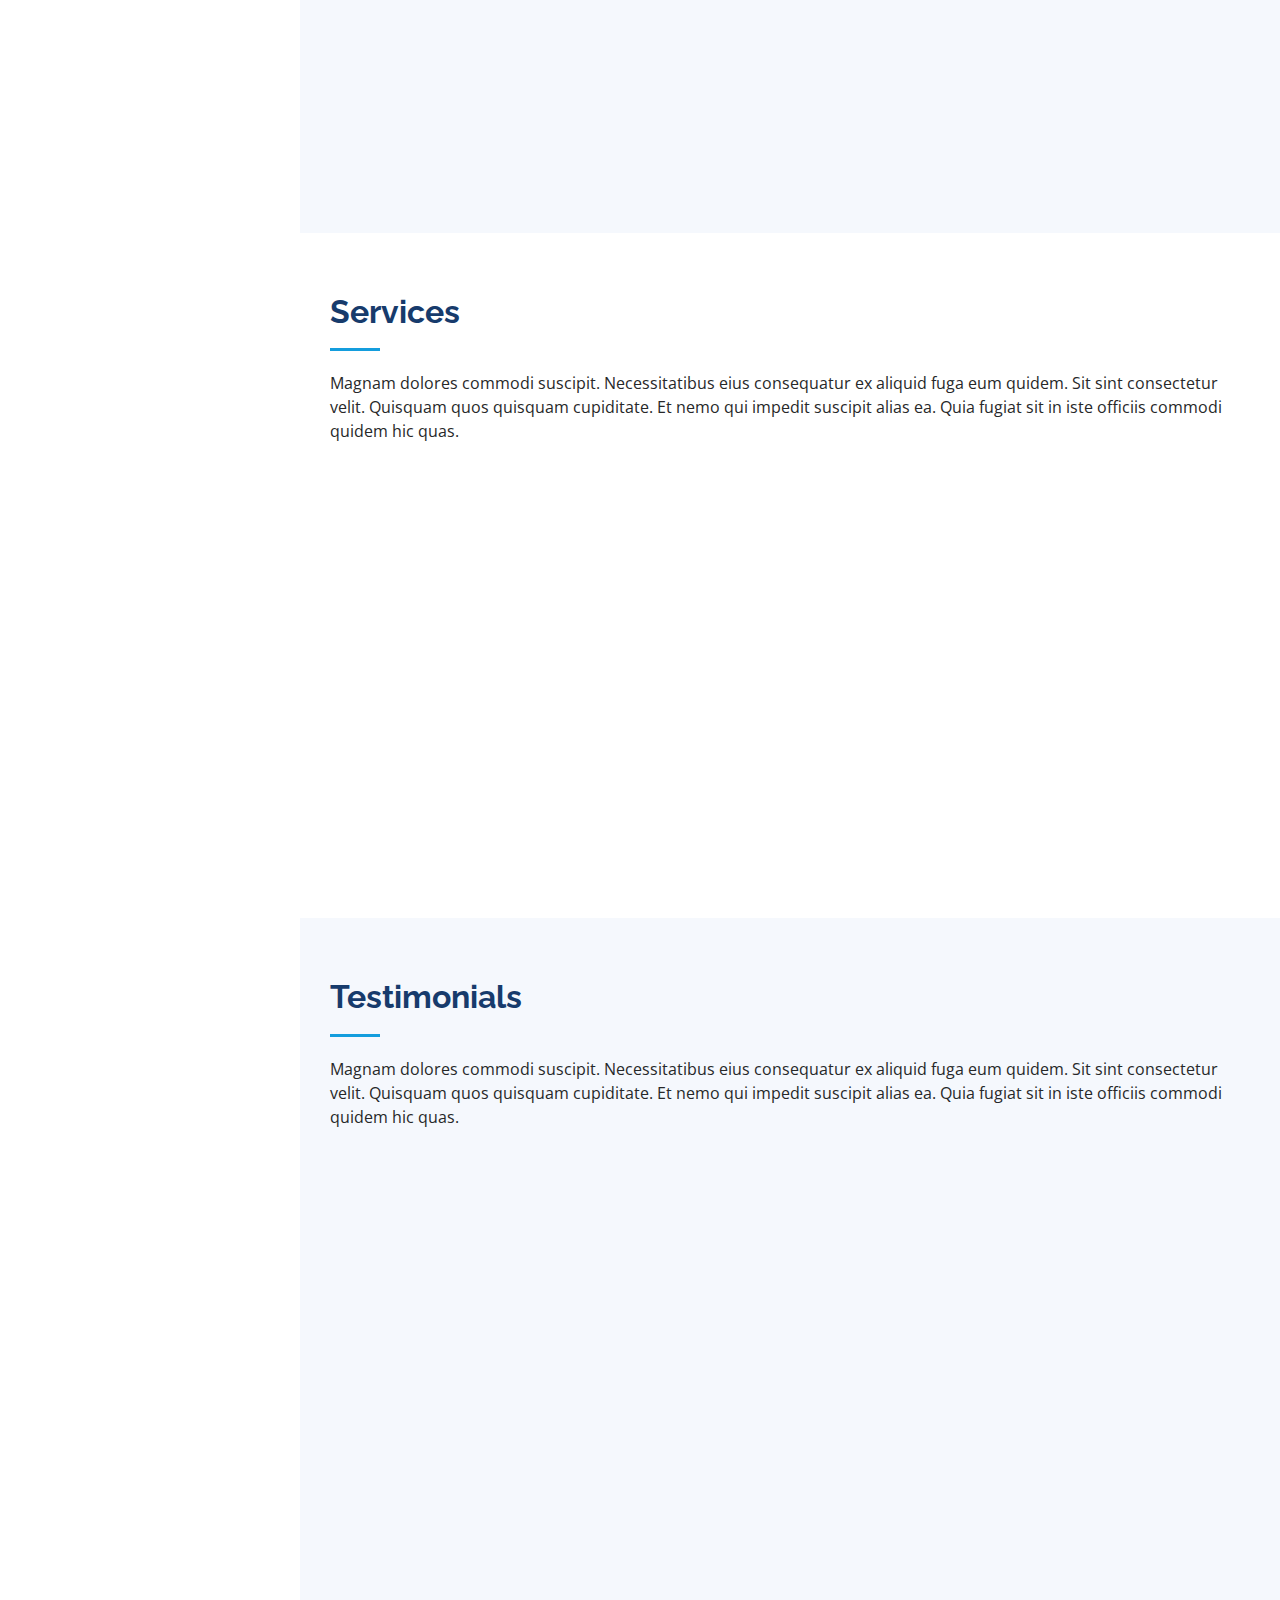
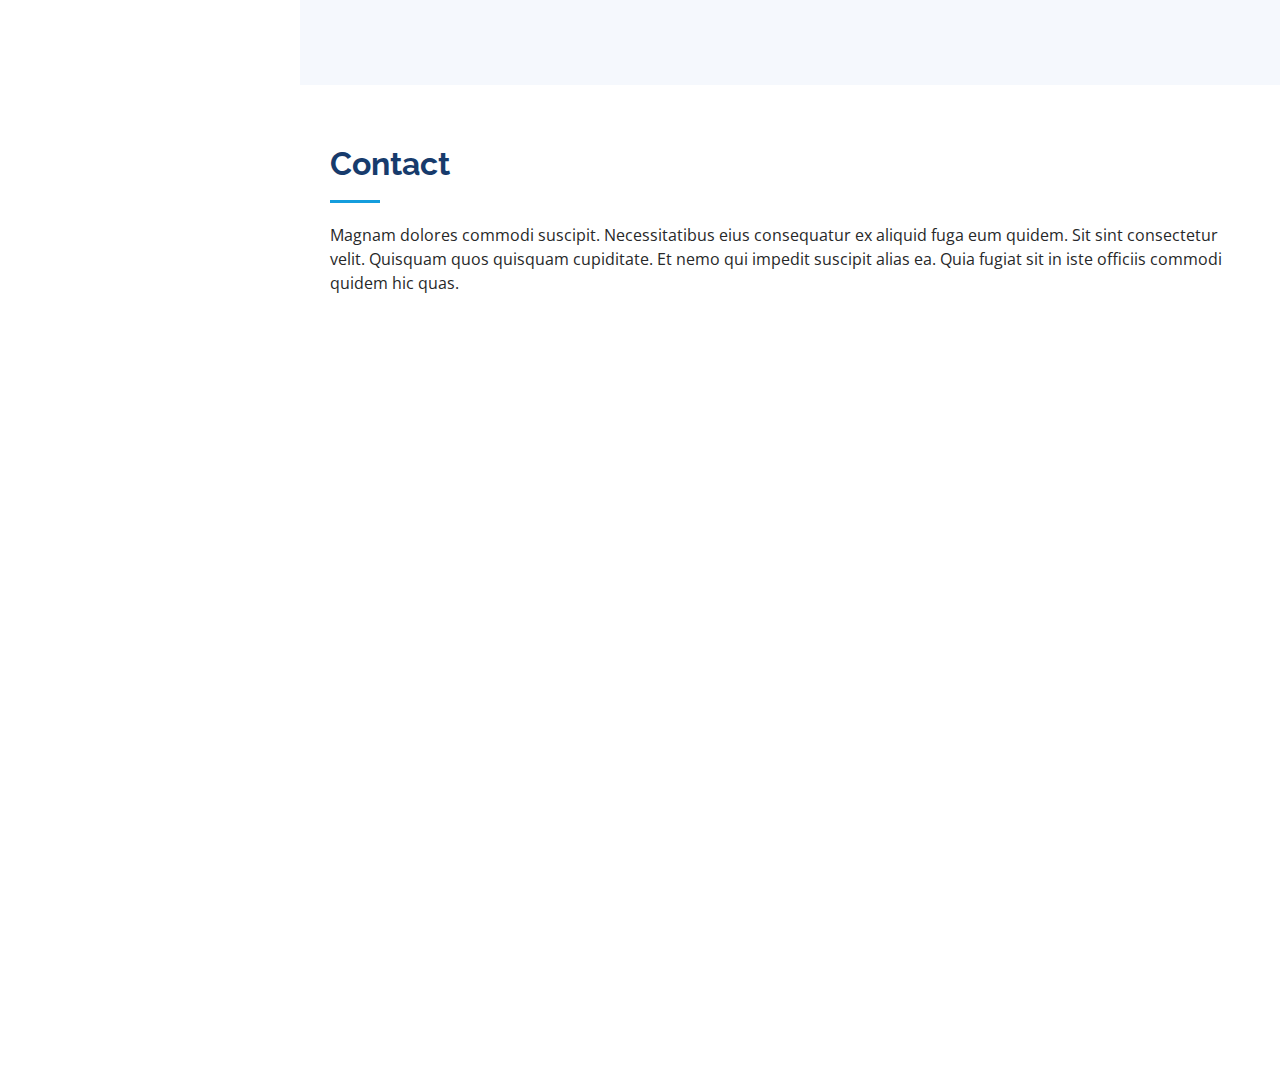
==== commit 31575f4f: "updated the facts metrics and some text bodies" ====
--- a/index.html
+++ b/index.html
@@ -49,6 +49,7 @@
         <img src="assets/img/profile-img.jpg" alt="" class="img-fluid rounded-circle">
         <h1 class="text-light"><a href="index.html">Aisling Lee</a></h1>
         <div class="social-links mt-3 text-center">
+		 <!-- Icons got from https://icons.getbootstrap.com/ -->
           <a href="https://www.linkedin.com/in/aislinglee" class="linkedin"><i class="bx bxl-linkedin"></i></a>
 		  <a href="https://github.com/ashification" class="github"><i class="bi bi-github"></i></a>
 		  <a href="https://aislinglee.wordpress.com/" class="wordpress"><i class="bi bi-wordpress"></i></a>
@@ -123,8 +124,9 @@
               </div>
             </div>
             <p>
-              Officiis eligendi itaque labore et dolorum mollitia officiis optio vero. Quisquam sunt adipisci omnis et ut. Nulla accusantium dolor incidunt officia tempore. Et eius omnis.
-              Cupiditate ut dicta maxime officiis quidem quia. Sed et consectetur qui quia repellendus itaque neque. Aliquid amet quidem ut quaerat cupiditate. Ab et eum qui repellendus omnis culpa magni laudantium dolores.
+              As a connected building specialist my role encompasses the full breadth of engineering from sensors to software. 
+              Presently im working on integrating a BMS (building management system, which monitors and controls the infrastructure) with an IWMS (Integrated workplace management system which is used to log, track and manage the tasks/tickets/job orders)  to automate the end to end process from fault to fix.
+              The aim of all of this is to allow for a more effective and data driven proactive maintenance and more efficient reaction to any issues.
             </p>
           </div>
         </div>
@@ -145,25 +147,25 @@
 
           <div class="col-lg-3 col-md-6 d-md-flex align-items-md-stretch" data-aos="fade-up">
             <div class="count-box">
-              <i class="bi bi-emoji-smile"></i>
-              <span data-purecounter-start="0" data-purecounter-end="232" data-purecounter-duration="1" class="purecounter"></span>
-              <p><strong>Happy Clients</strong> consequuntur quae</p>
-            </div>
-          </div>
-
-          <div class="col-lg-3 col-md-6 d-md-flex align-items-md-stretch" data-aos="fade-up" data-aos-delay="100">
+              <i class="bi bi-file-medical-fill"></i>
+              <span data-purecounter-start="0" data-purecounter-end="6" data-purecounter-duration="1" class="purecounter"></span>
+              <p><strong>3rd Level Qualifications</strong>From TUD, DCU, ATU, ICD </p>
+            </div>
+          </div>
+
+          <div class="col-lg-3 col-md-6 d-md-flex align-items-md-stretch" data-aos="fade-up" data-aos-delay="200">
+            <div class="count-box">
+              <i class="bi bi-headset"></i>
+              <span data-purecounter-start="0" data-purecounter-end="1453" data-purecounter-duration="1" class="purecounter"></span>
+              <p><strong>Years in industry</strong> Live Support, R&D, Tech Arch, IOT</p>
+            </div>
+          </div>
+		  
+		  <div class="col-lg-3 col-md-6 d-md-flex align-items-md-stretch" data-aos="fade-up" data-aos-delay="100">
             <div class="count-box">
               <i class="bi bi-journal-richtext"></i>
               <span data-purecounter-start="0" data-purecounter-end="521" data-purecounter-duration="1" class="purecounter"></span>
               <p><strong>Projects</strong> adipisci atque cum quia aut</p>
-            </div>
-          </div>
-
-          <div class="col-lg-3 col-md-6 d-md-flex align-items-md-stretch" data-aos="fade-up" data-aos-delay="200">
-            <div class="count-box">
-              <i class="bi bi-headset"></i>
-              <span data-purecounter-start="0" data-purecounter-end="1453" data-purecounter-duration="1" class="purecounter"></span>
-              <p><strong>Hours Of Support</strong> aut commodi quaerat</p>
             </div>
           </div>
 
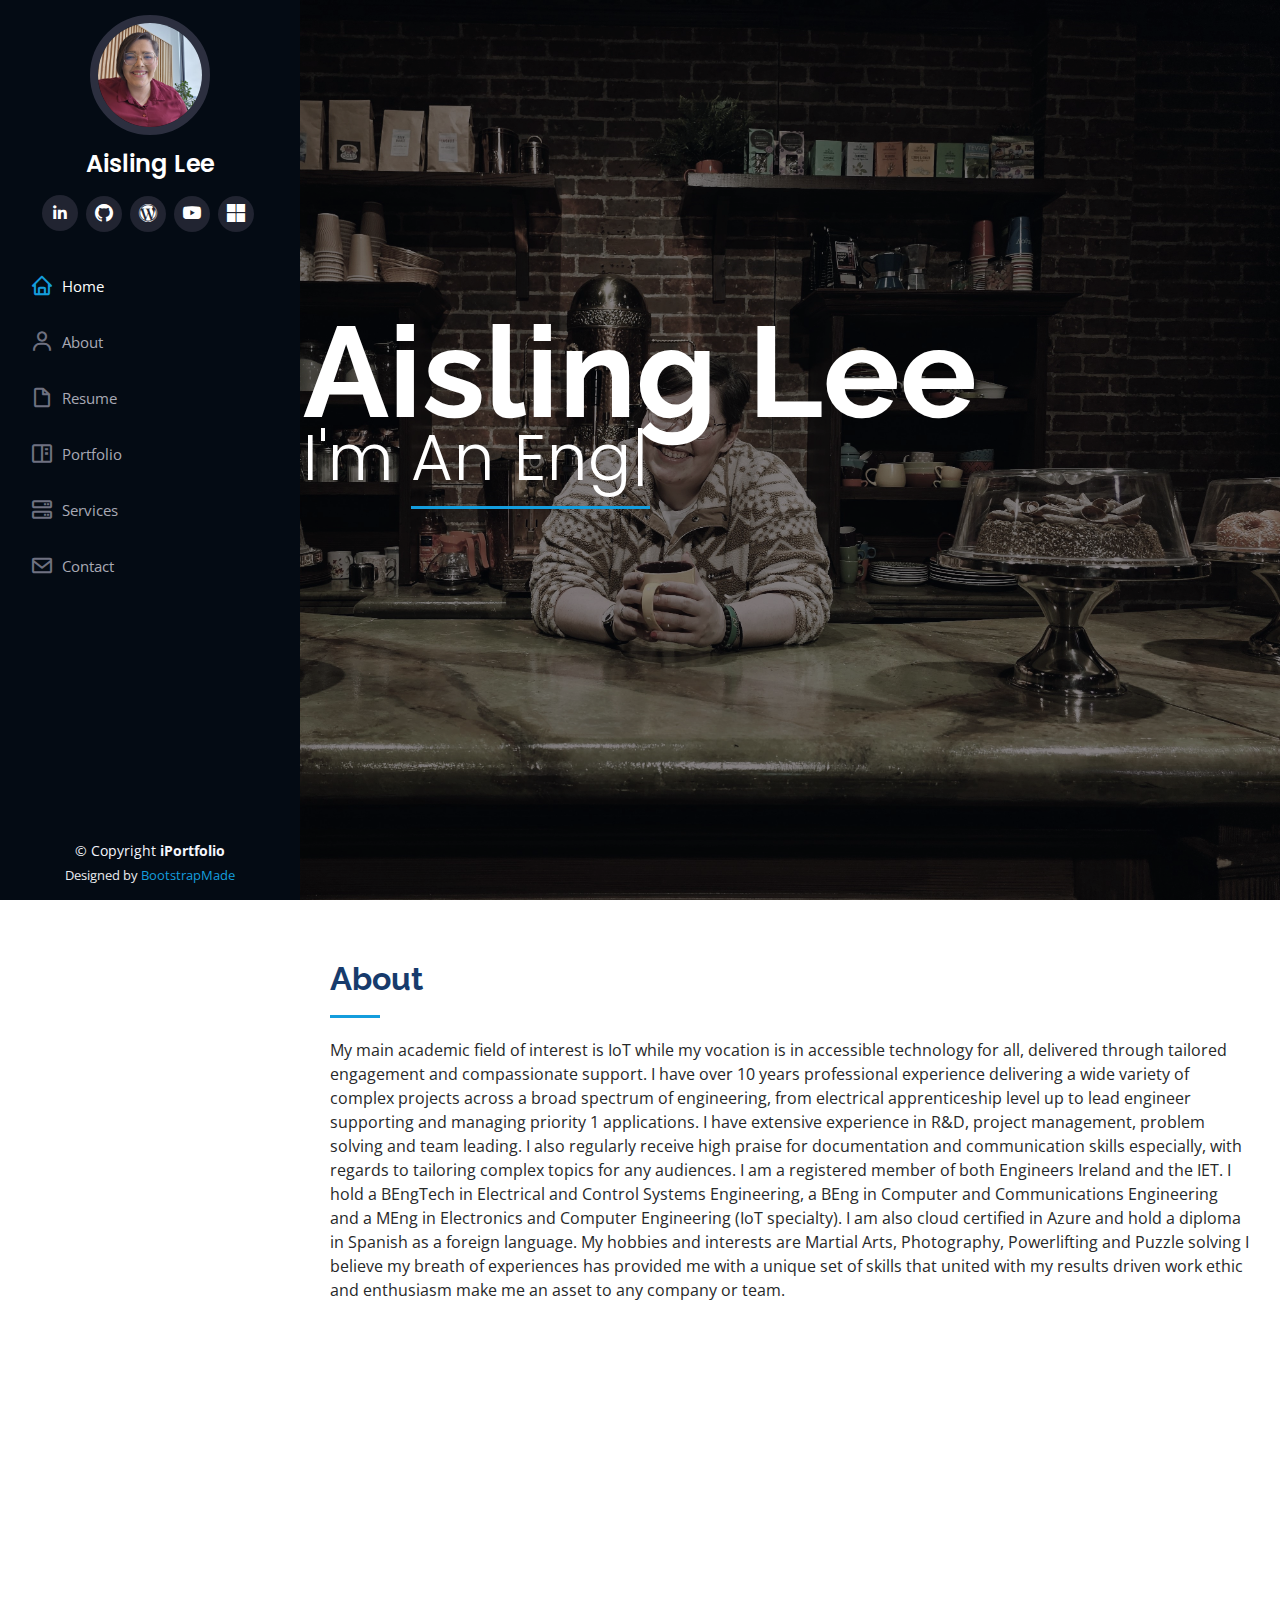
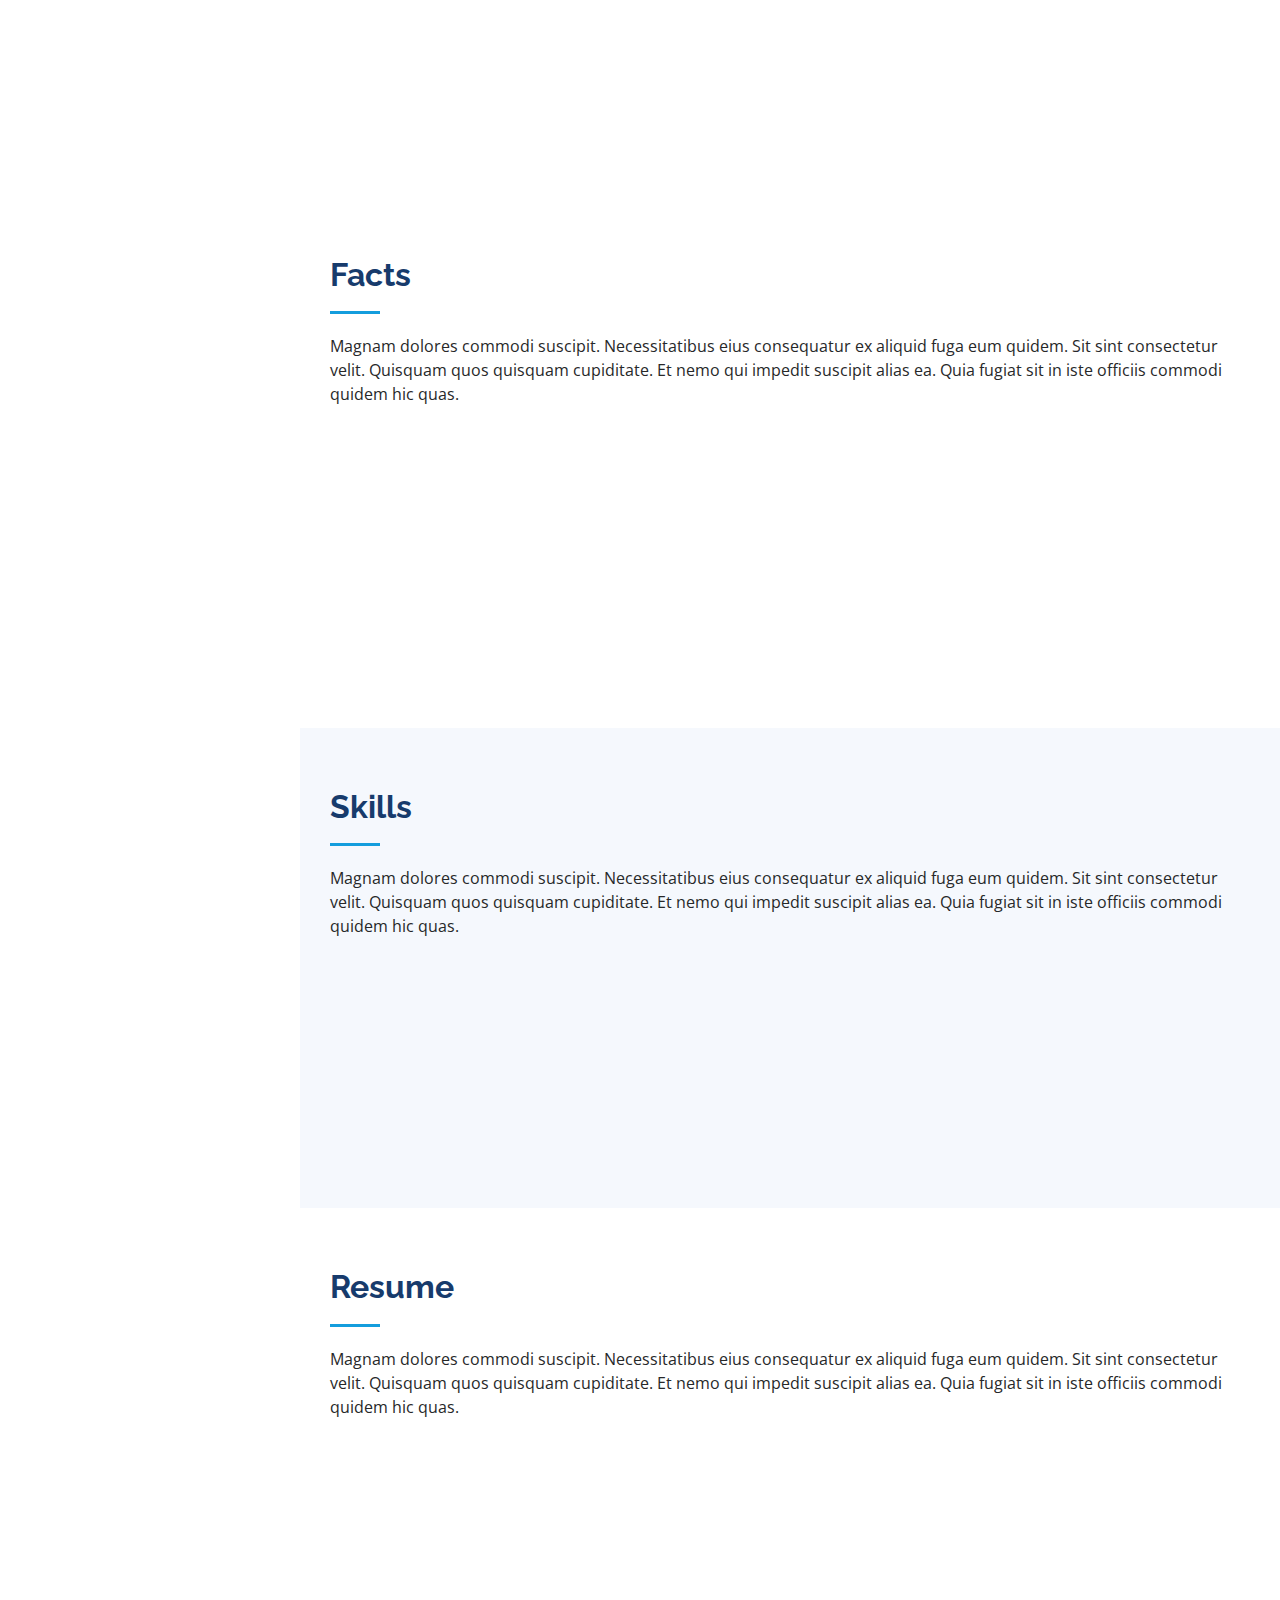
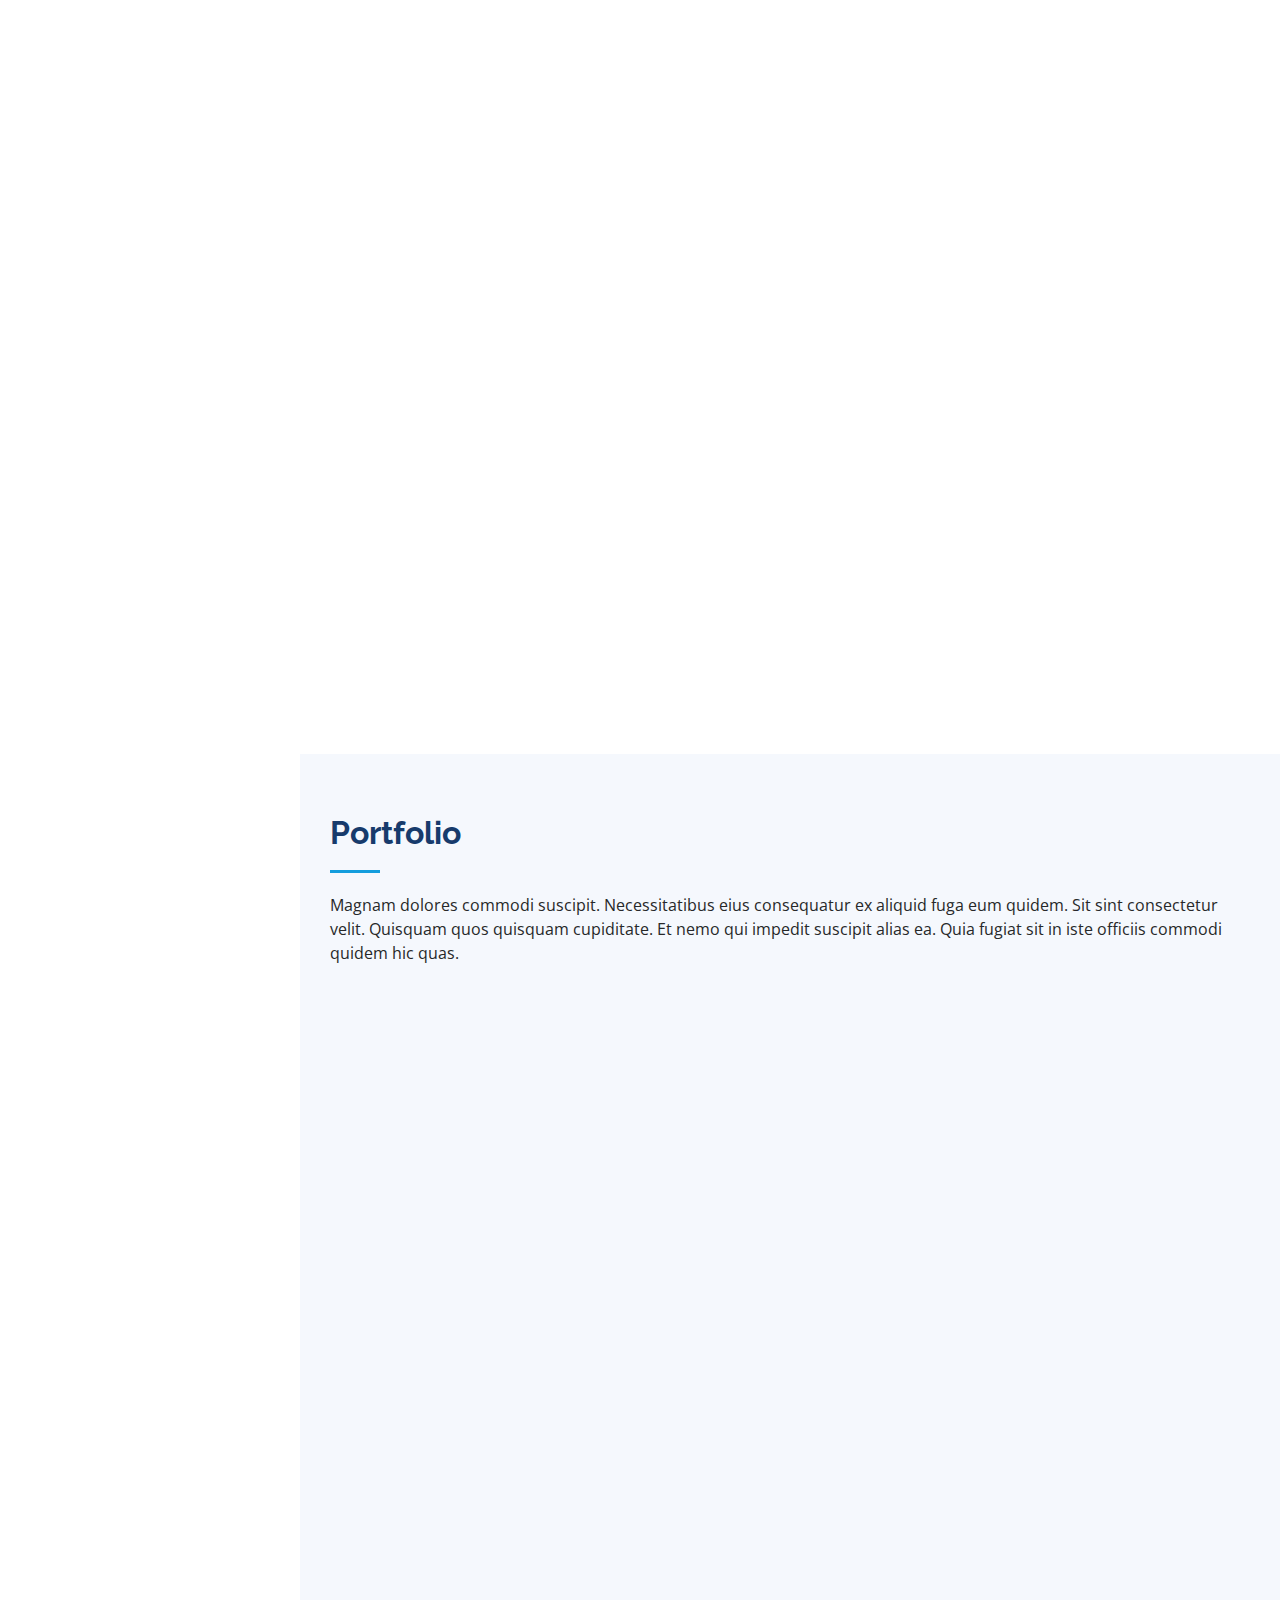
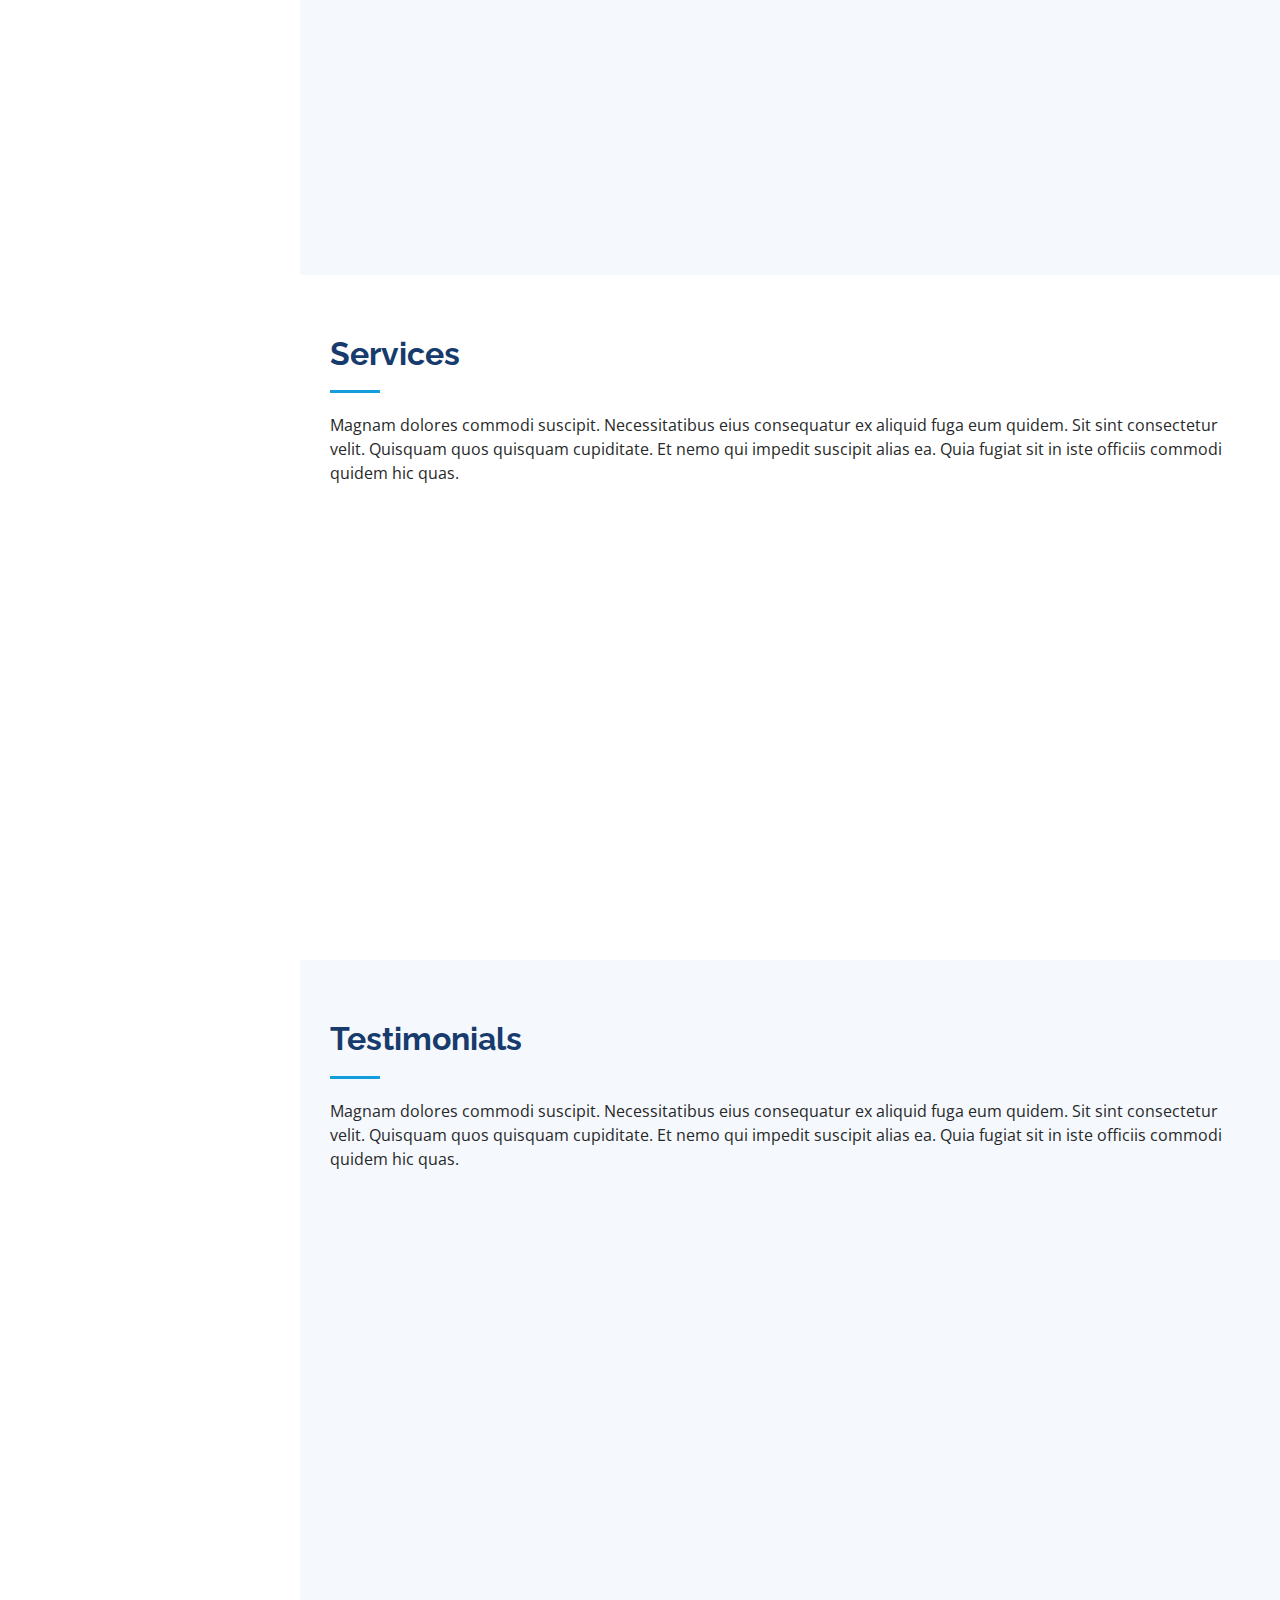
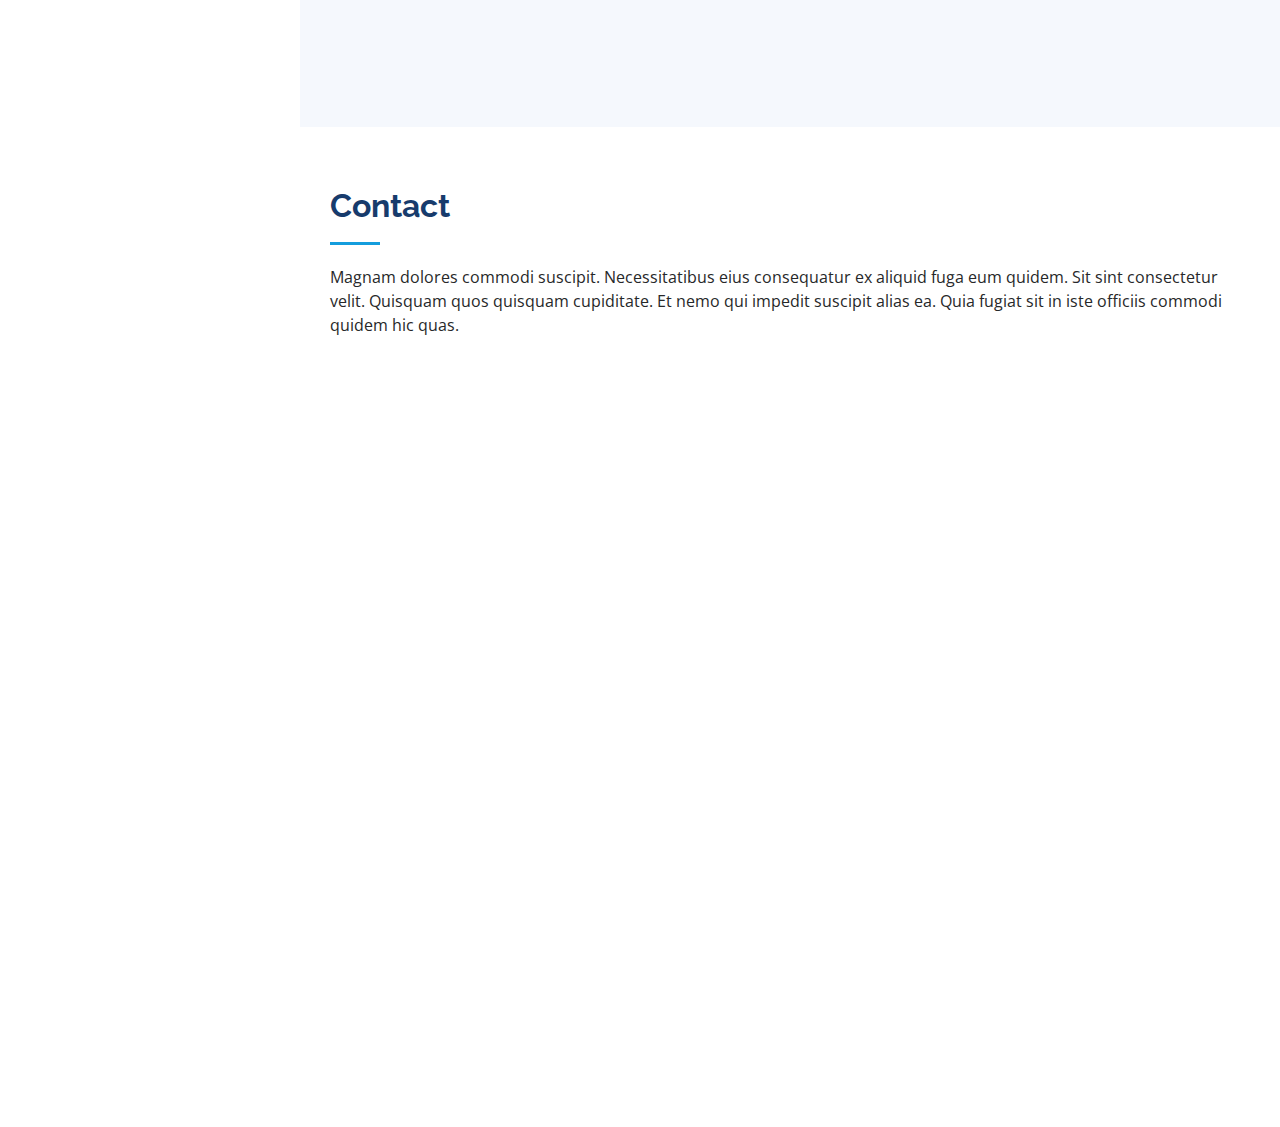
==== commit f4acb3ad: "added last fun fact" ====
--- a/index.html
+++ b/index.html
@@ -156,24 +156,24 @@
           <div class="col-lg-3 col-md-6 d-md-flex align-items-md-stretch" data-aos="fade-up" data-aos-delay="200">
             <div class="count-box">
               <i class="bi bi-headset"></i>
-              <span data-purecounter-start="0" data-purecounter-end="1453" data-purecounter-duration="1" class="purecounter"></span>
+              <span data-purecounter-start="0" data-purecounter-end="12" data-purecounter-duration="1" class="purecounter"></span>
               <p><strong>Years in industry</strong> Live Support, R&D, Tech Arch, IOT</p>
             </div>
           </div>
 		  
 		  <div class="col-lg-3 col-md-6 d-md-flex align-items-md-stretch" data-aos="fade-up" data-aos-delay="100">
             <div class="count-box">
-              <i class="bi bi-journal-richtext"></i>
-              <span data-purecounter-start="0" data-purecounter-end="521" data-purecounter-duration="1" class="purecounter"></span>
-              <p><strong>Projects</strong> adipisci atque cum quia aut</p>
+              <i class="bi bi-gear-fill"></i>
+              <span data-purecounter-start="0" data-purecounter-end="4" data-purecounter-duration="1" class="purecounter"></span>
+              <p><strong>Award Winning Projects</strong> for hackathon and innovation competitions</p>
             </div>
           </div>
 
           <div class="col-lg-3 col-md-6 d-md-flex align-items-md-stretch" data-aos="fade-up" data-aos-delay="300">
             <div class="count-box">
-              <i class="bi bi-people"></i>
-              <span data-purecounter-start="0" data-purecounter-end="32" data-purecounter-duration="1" class="purecounter"></span>
-              <p><strong>Hard Workers</strong> rerum asperiores dolor</p>
+              <i class="bi bi-boxes"></i>
+              <span data-purecounter-start="0" data-purecounter-end="57" data-purecounter-duration="1" class="purecounter"></span>
+              <p><strong>Seconds</strong> Personal best solving a rubics cube</p>
             </div>
           </div>
 
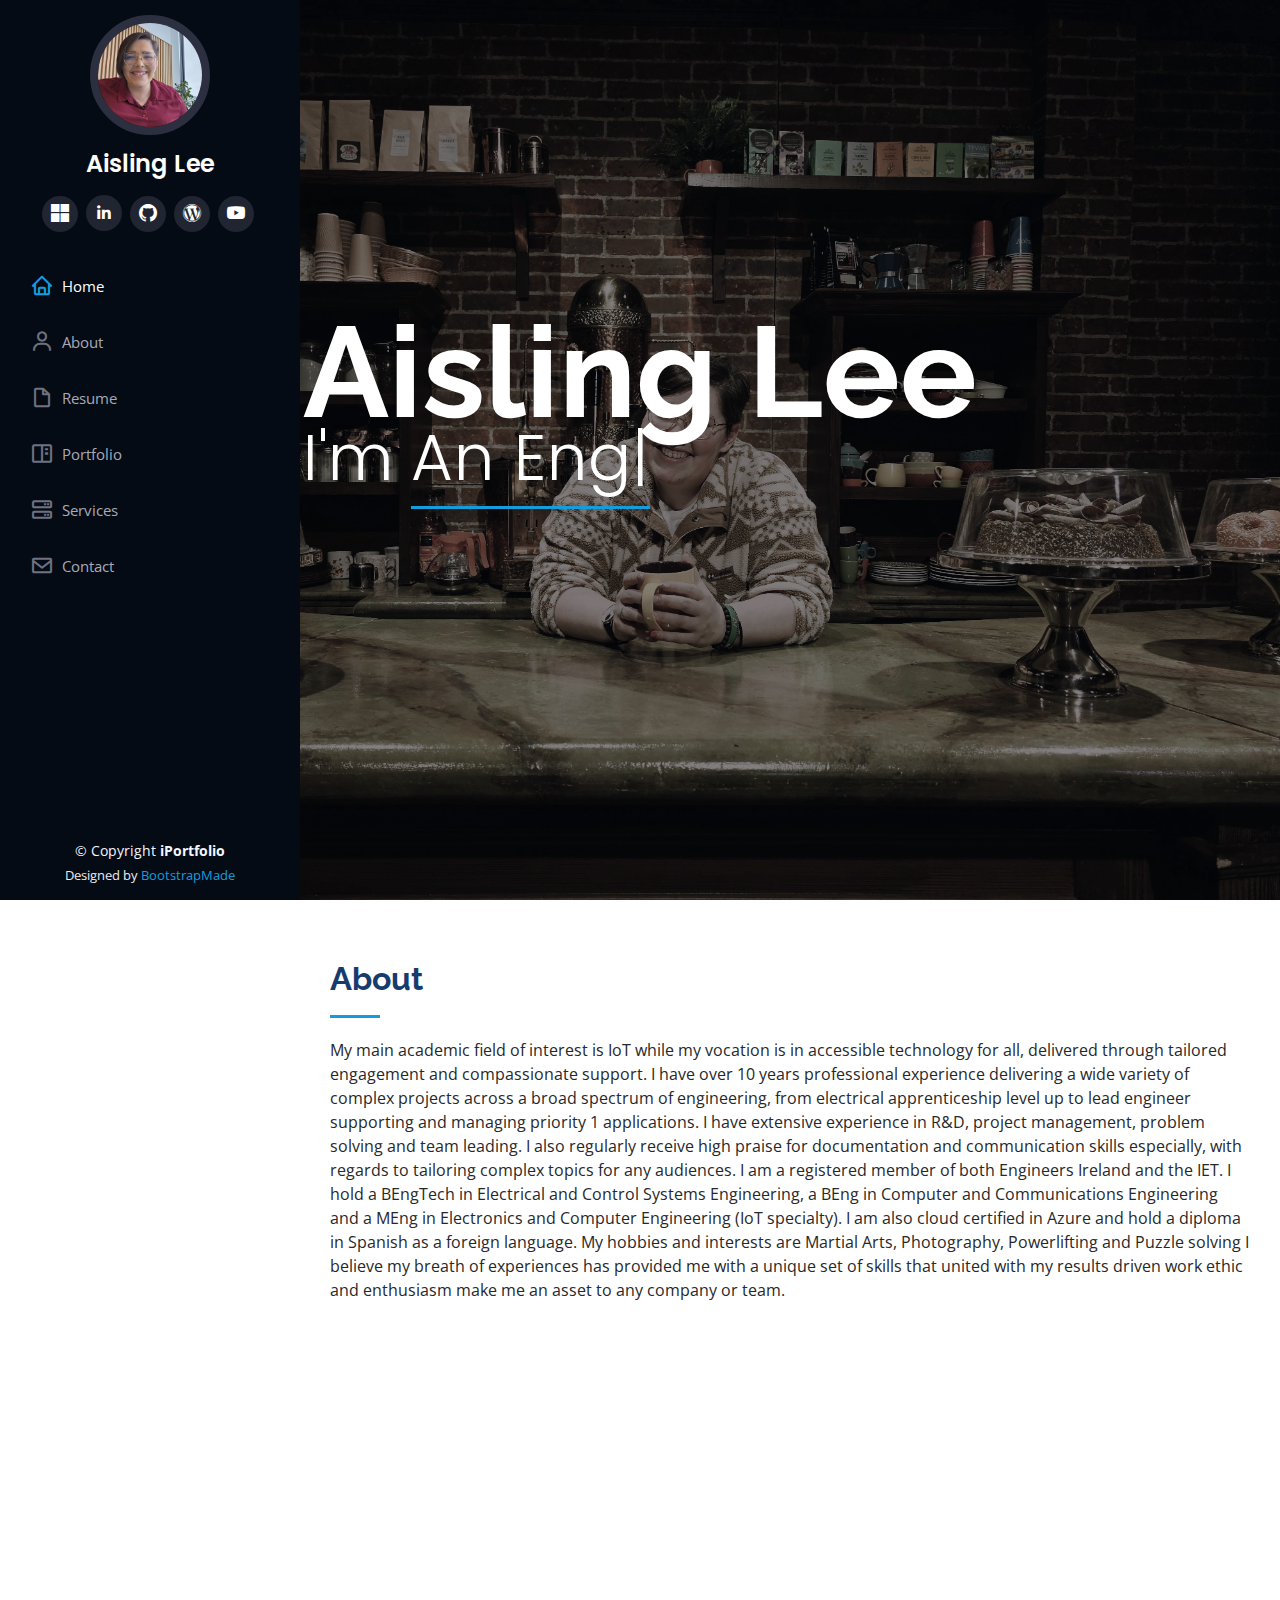
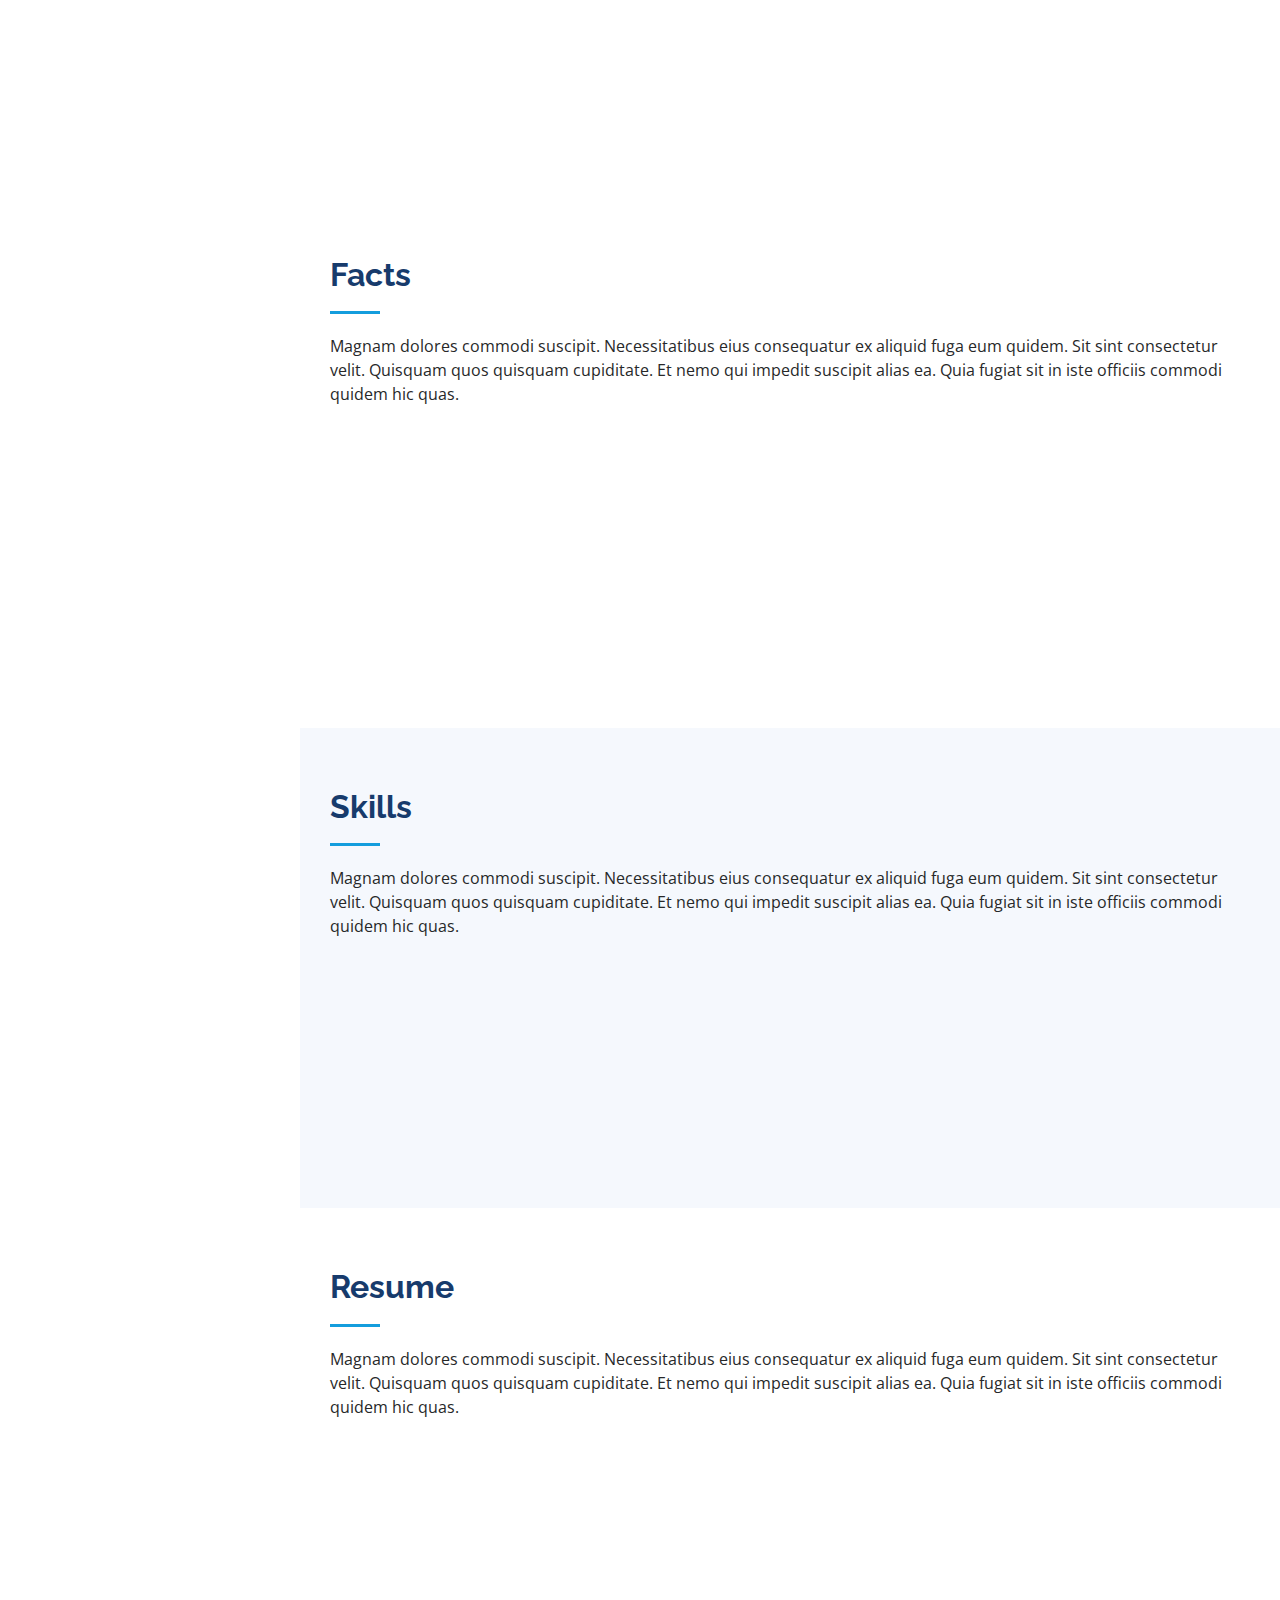
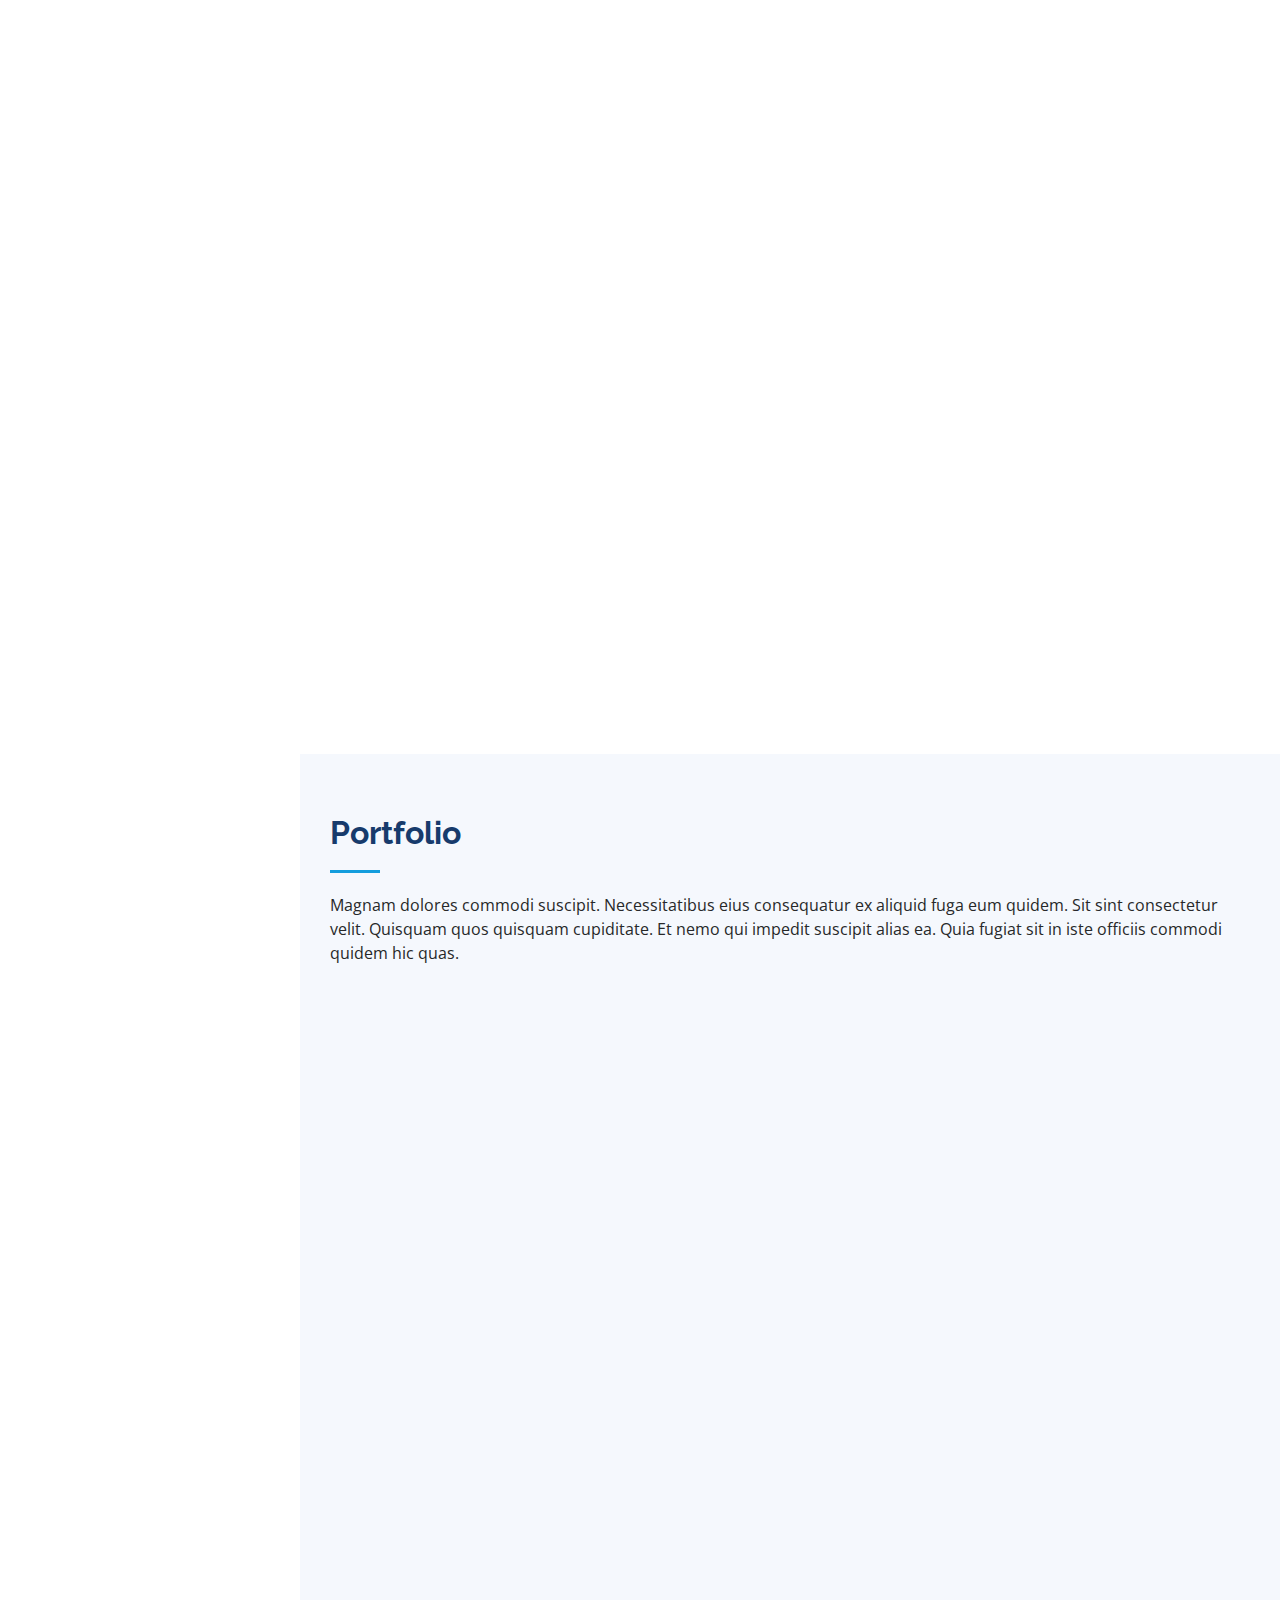
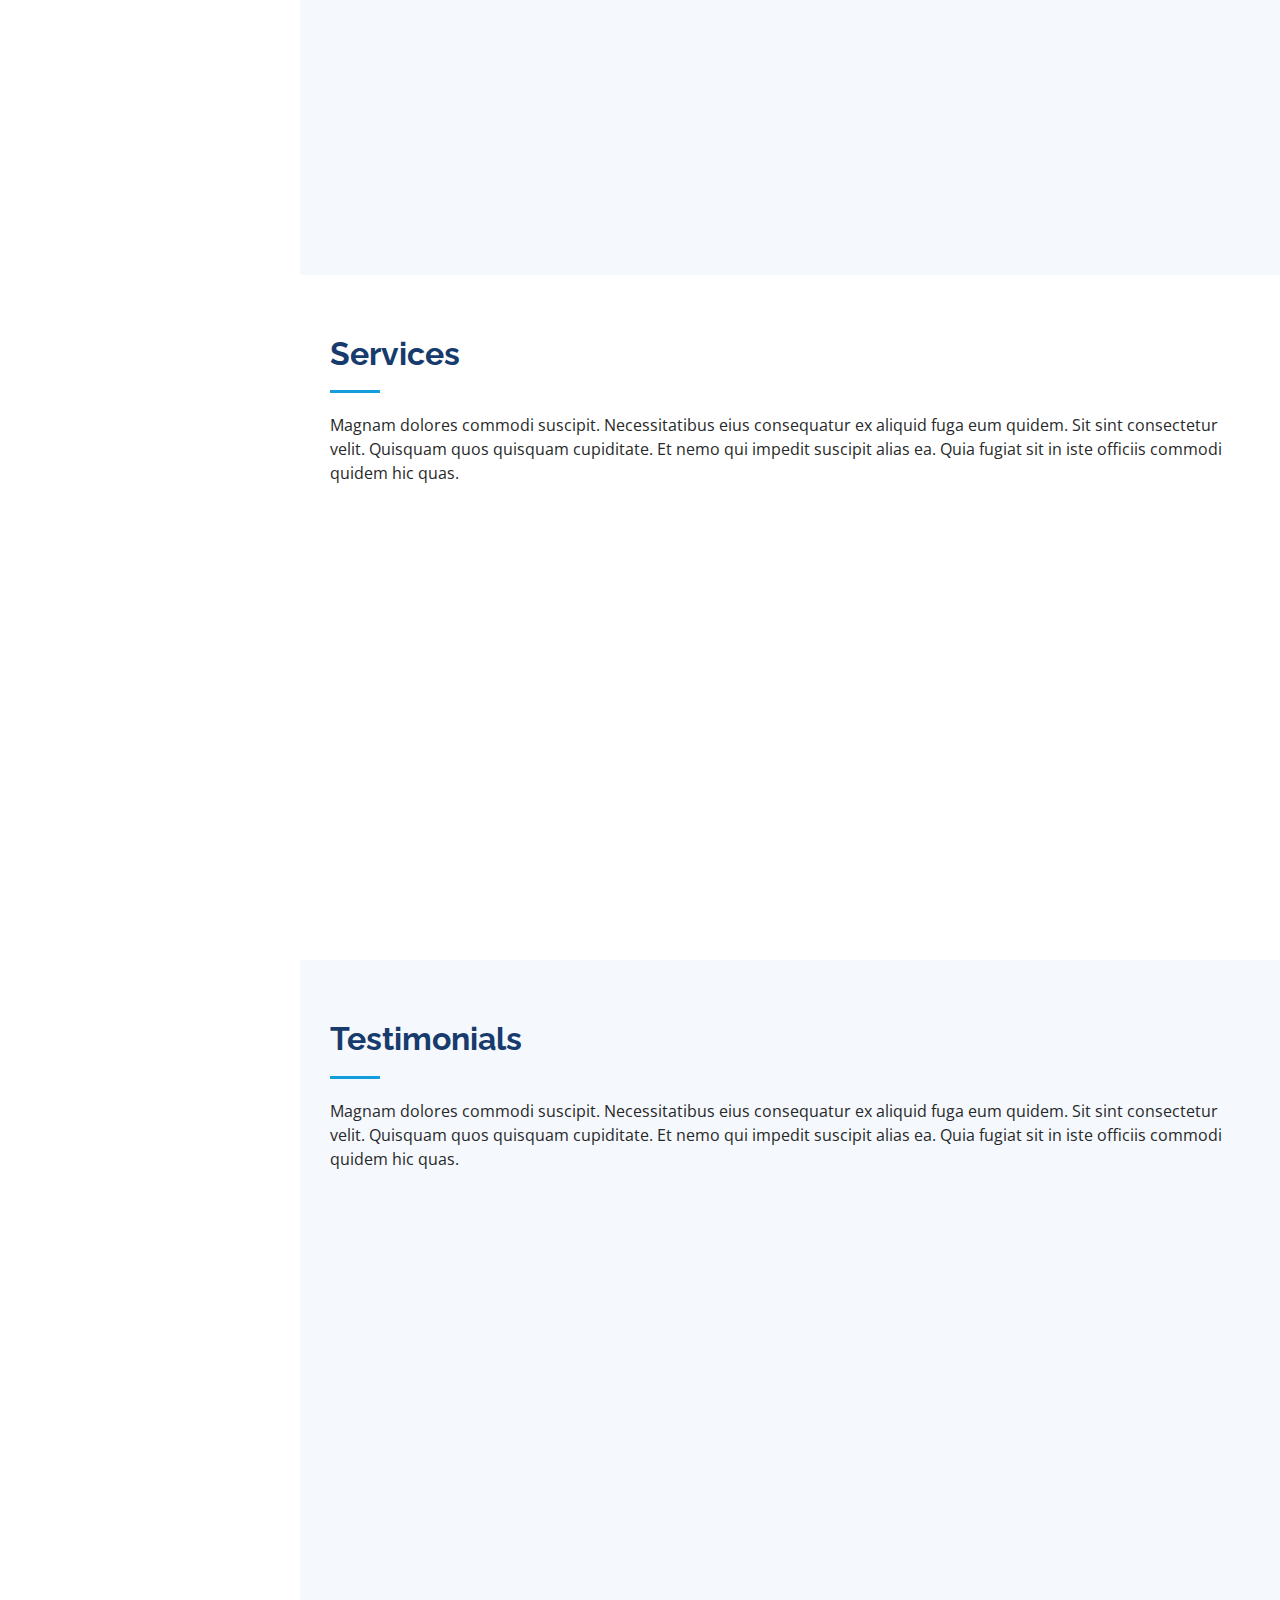
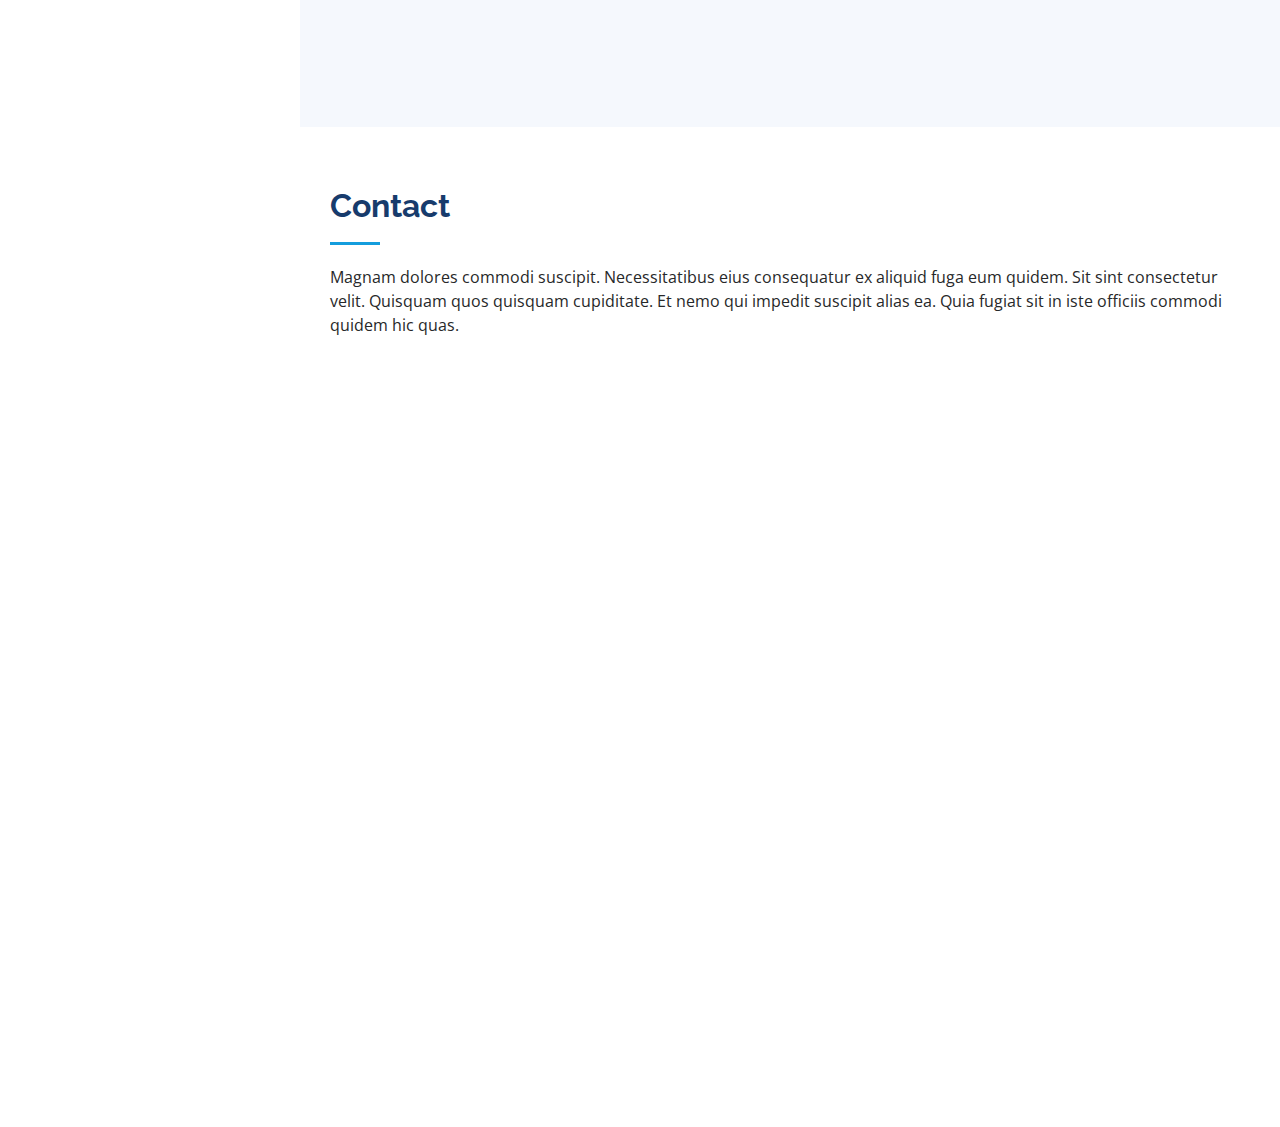
==== commit d2e8d2ca: "moved around icons on side banner" ====
--- a/index.html
+++ b/index.html
@@ -50,11 +50,11 @@
         <h1 class="text-light"><a href="index.html">Aisling Lee</a></h1>
         <div class="social-links mt-3 text-center">
 		 <!-- Icons got from https://icons.getbootstrap.com/ -->
+		  <a href="https://learn.microsoft.com/en-us/users/aislinglee/transcript" class="microsoftlearn"><i class="bi bi-microsoft"></i></a>
           <a href="https://www.linkedin.com/in/aislinglee" class="linkedin"><i class="bx bxl-linkedin"></i></a>
 		  <a href="https://github.com/ashification" class="github"><i class="bi bi-github"></i></a>
 		  <a href="https://aislinglee.wordpress.com/" class="wordpress"><i class="bi bi-wordpress"></i></a>
           <a href="https://www.youtube.com/@ashification" class="youtube"><i class="bi bi-youtube"></i></a>
-		  <a href="https://learn.microsoft.com/en-us/users/aislinglee/transcript" class="microsoftlearn"><i class="bi bi-microsoft"></i></a>
 		  <!-- https://skillsoft.digitalbadges.skillsoft.com/profile/aislinglee997314/wallet -->
 
 		  
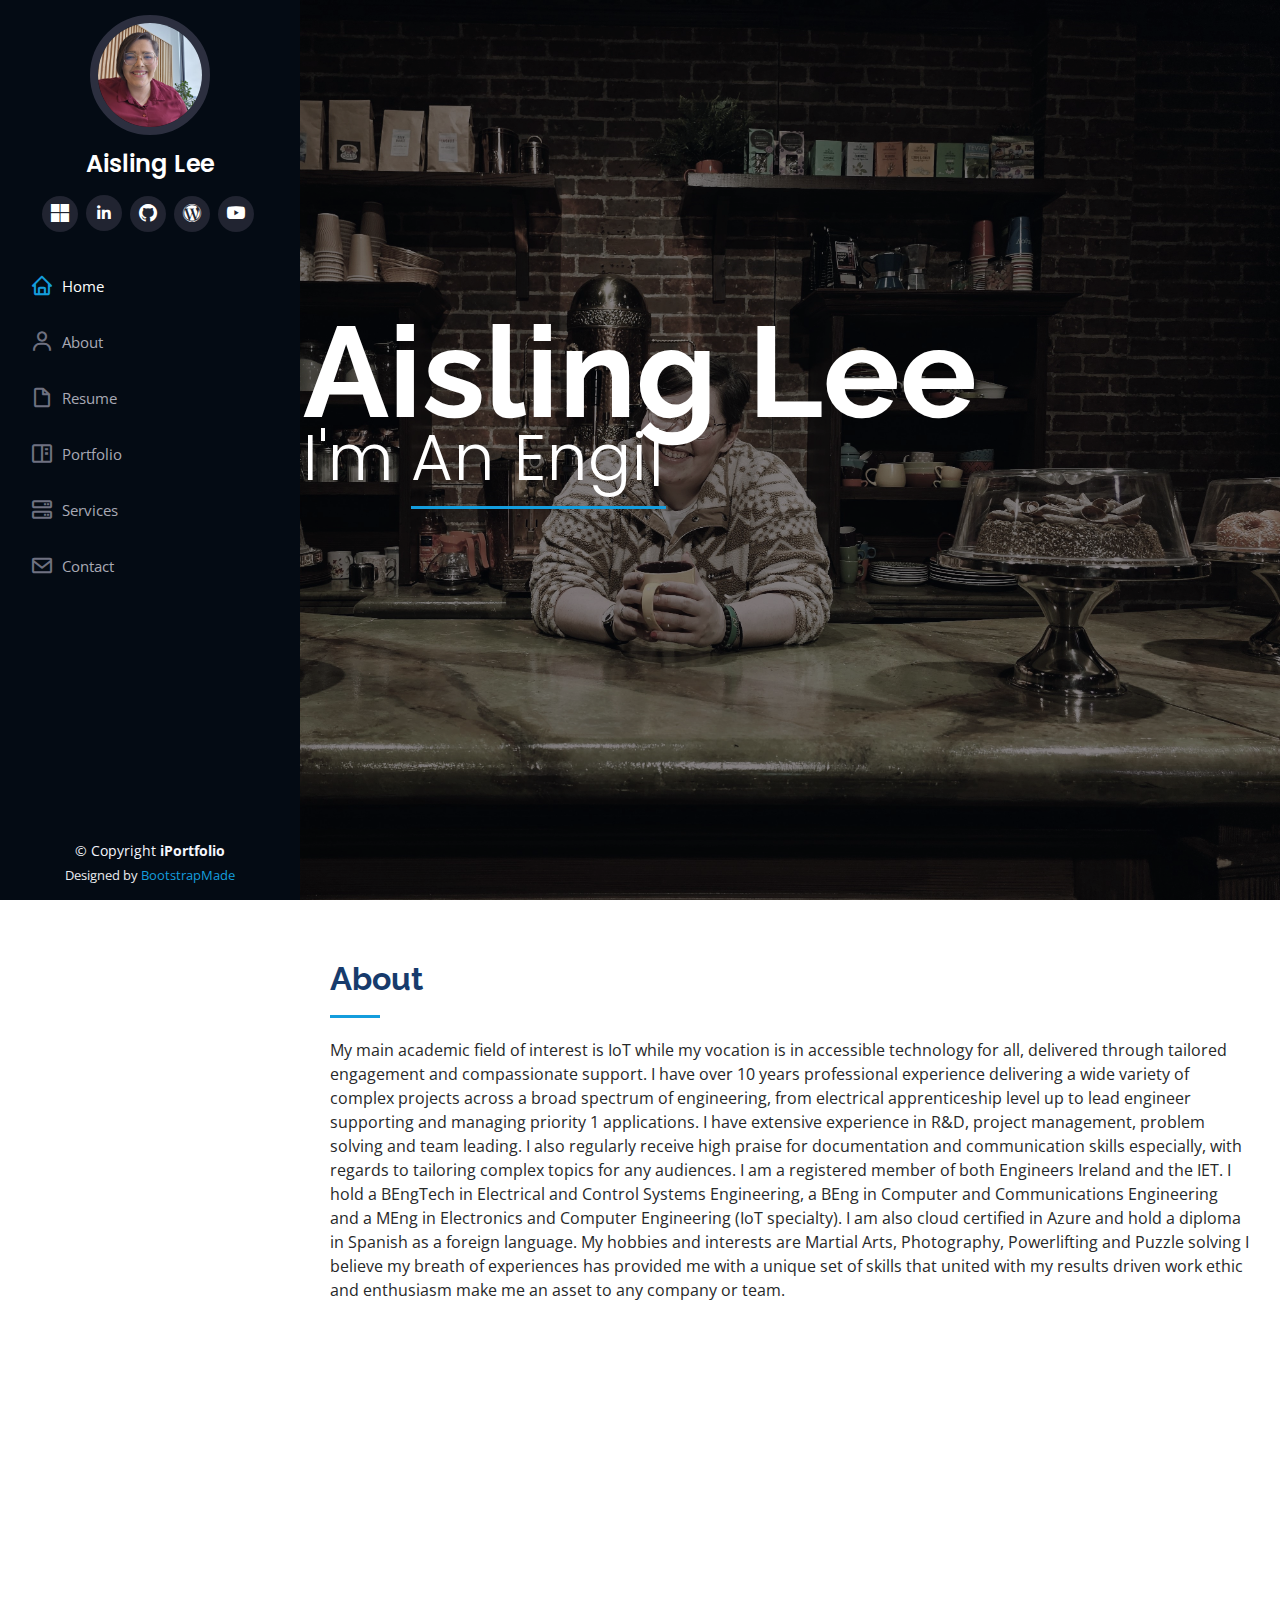
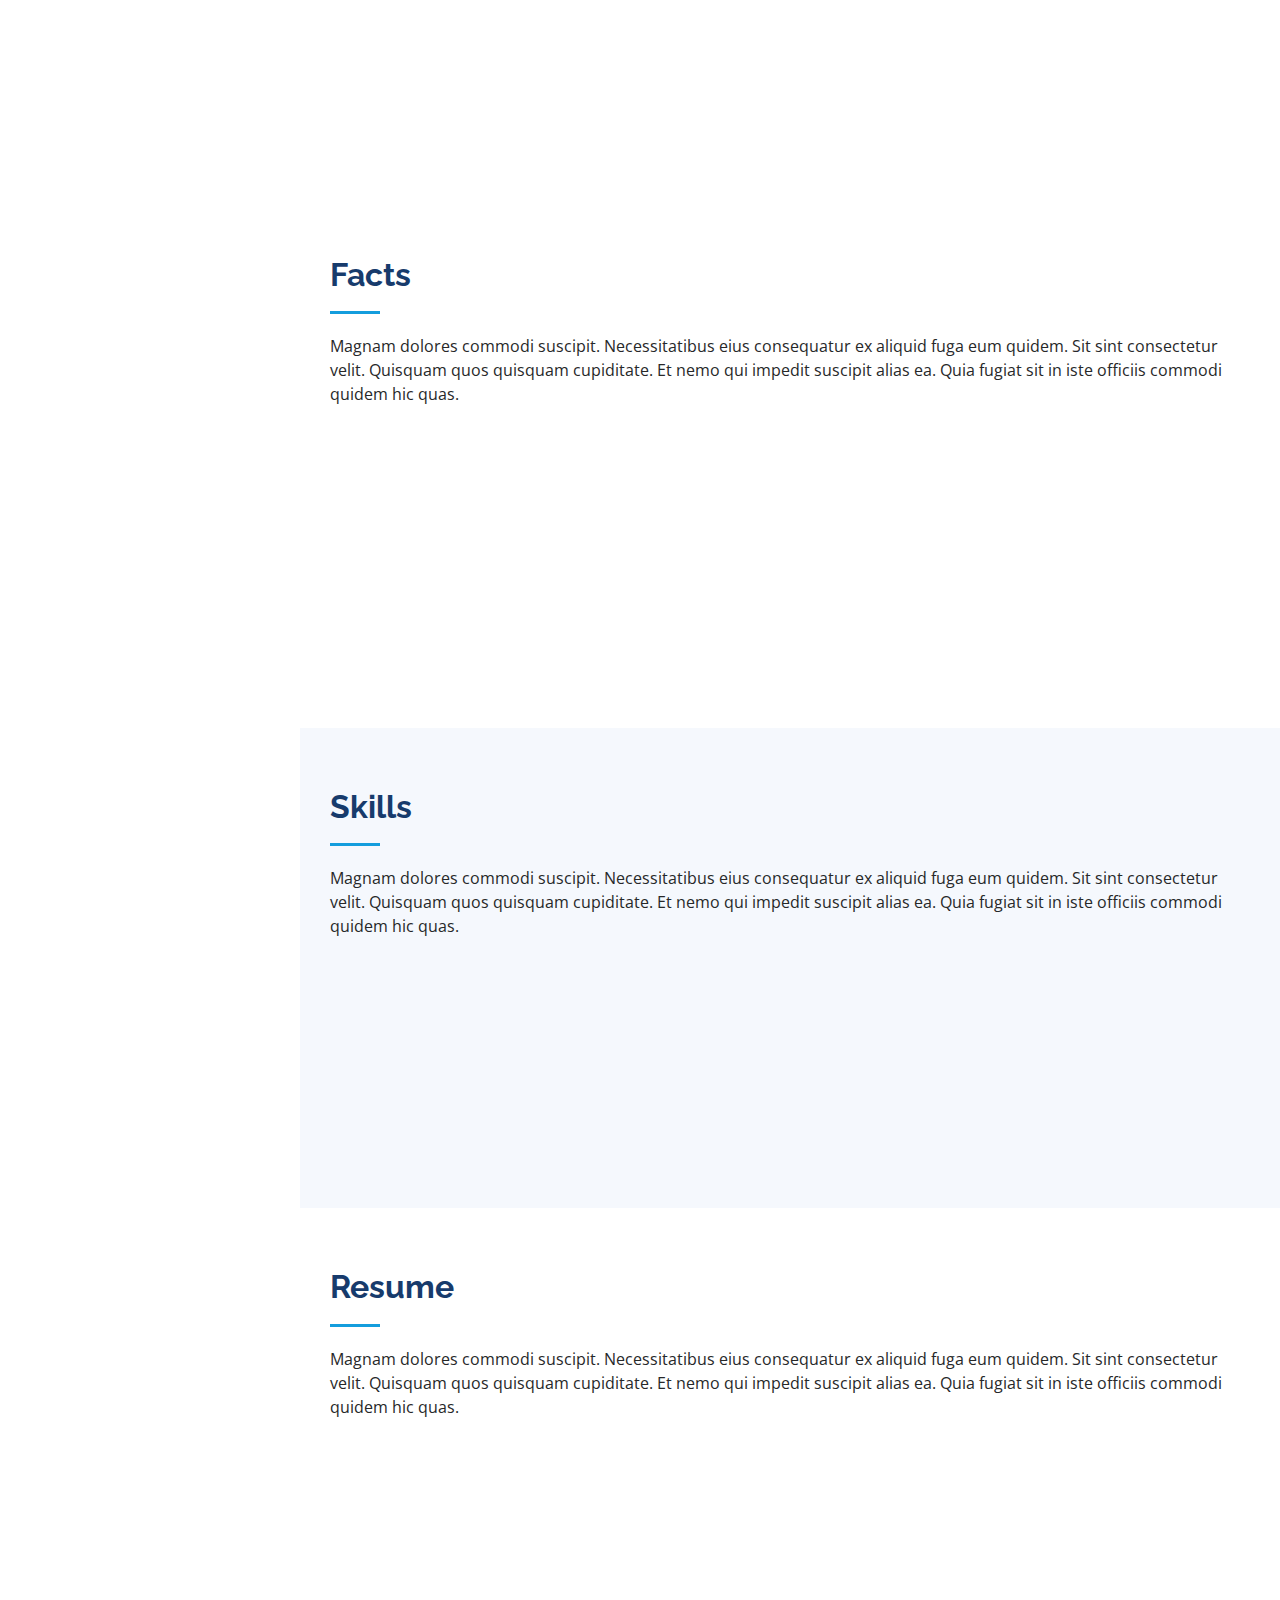
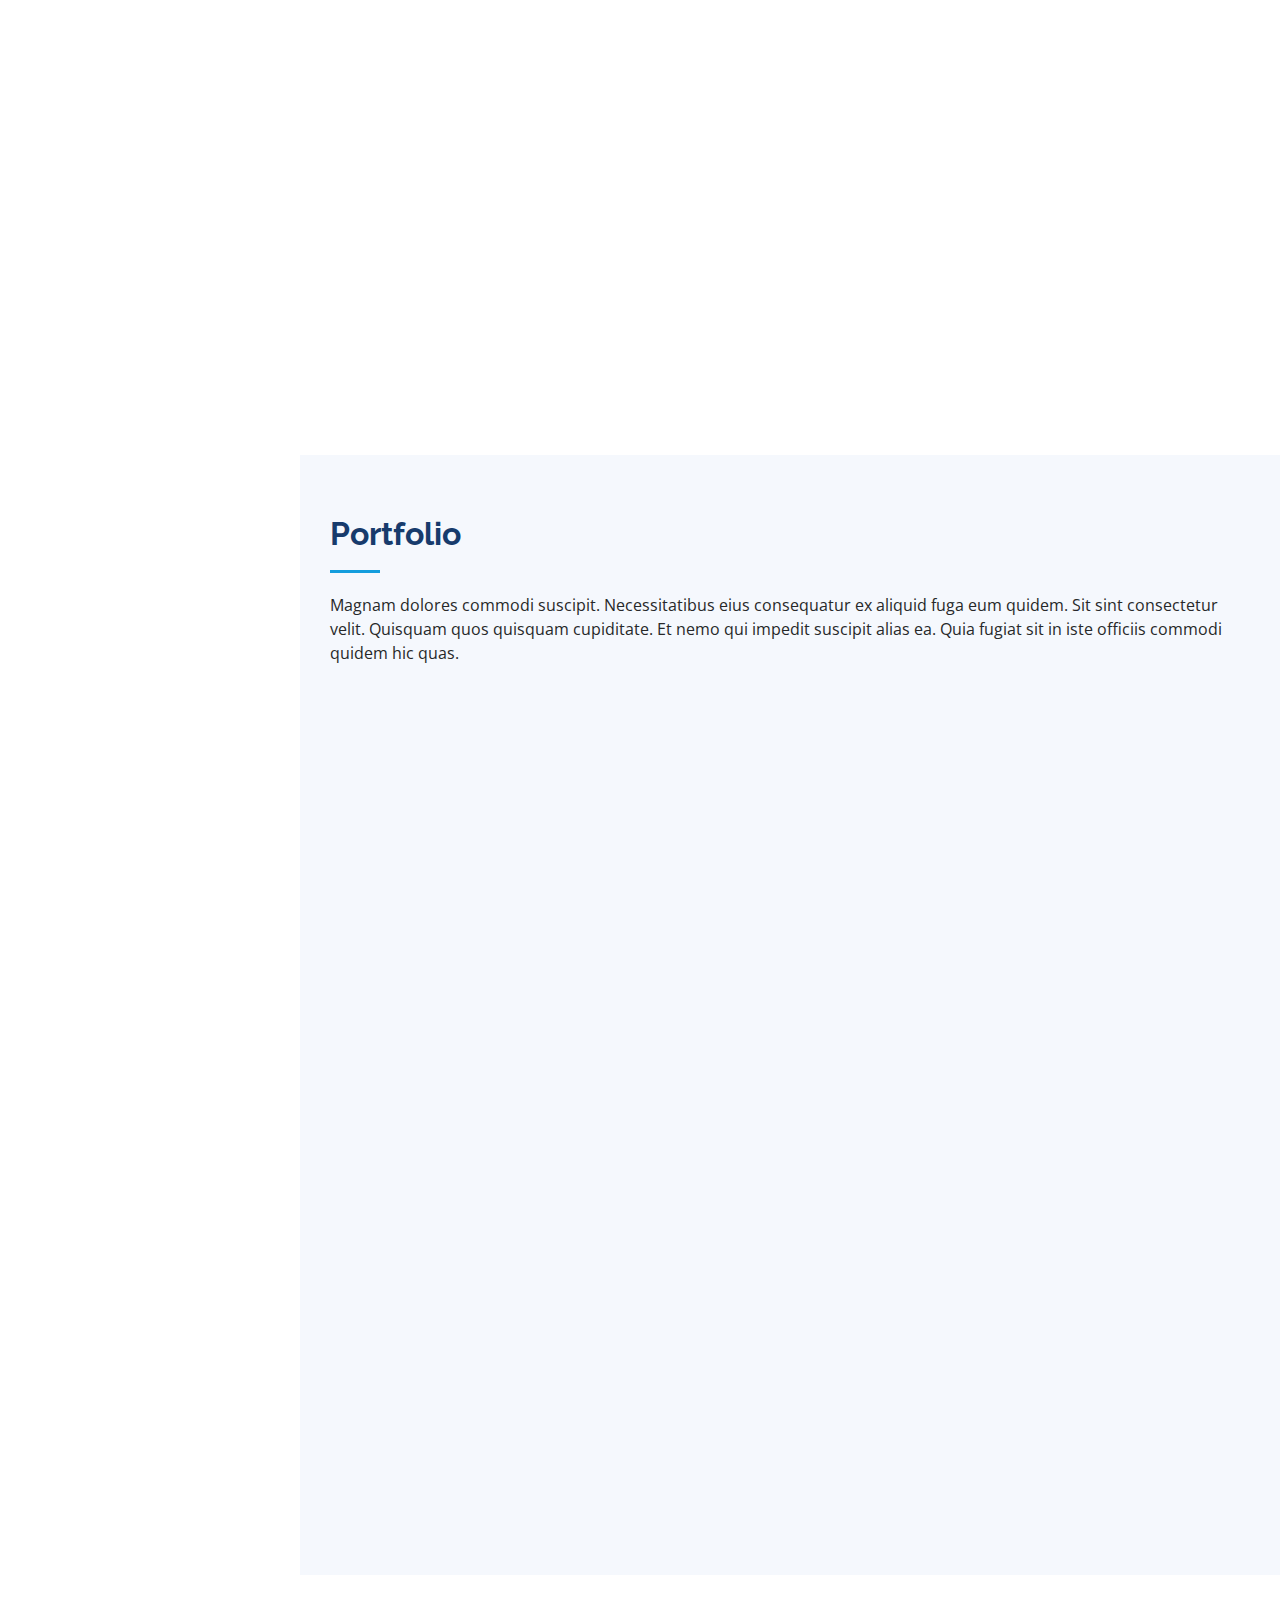
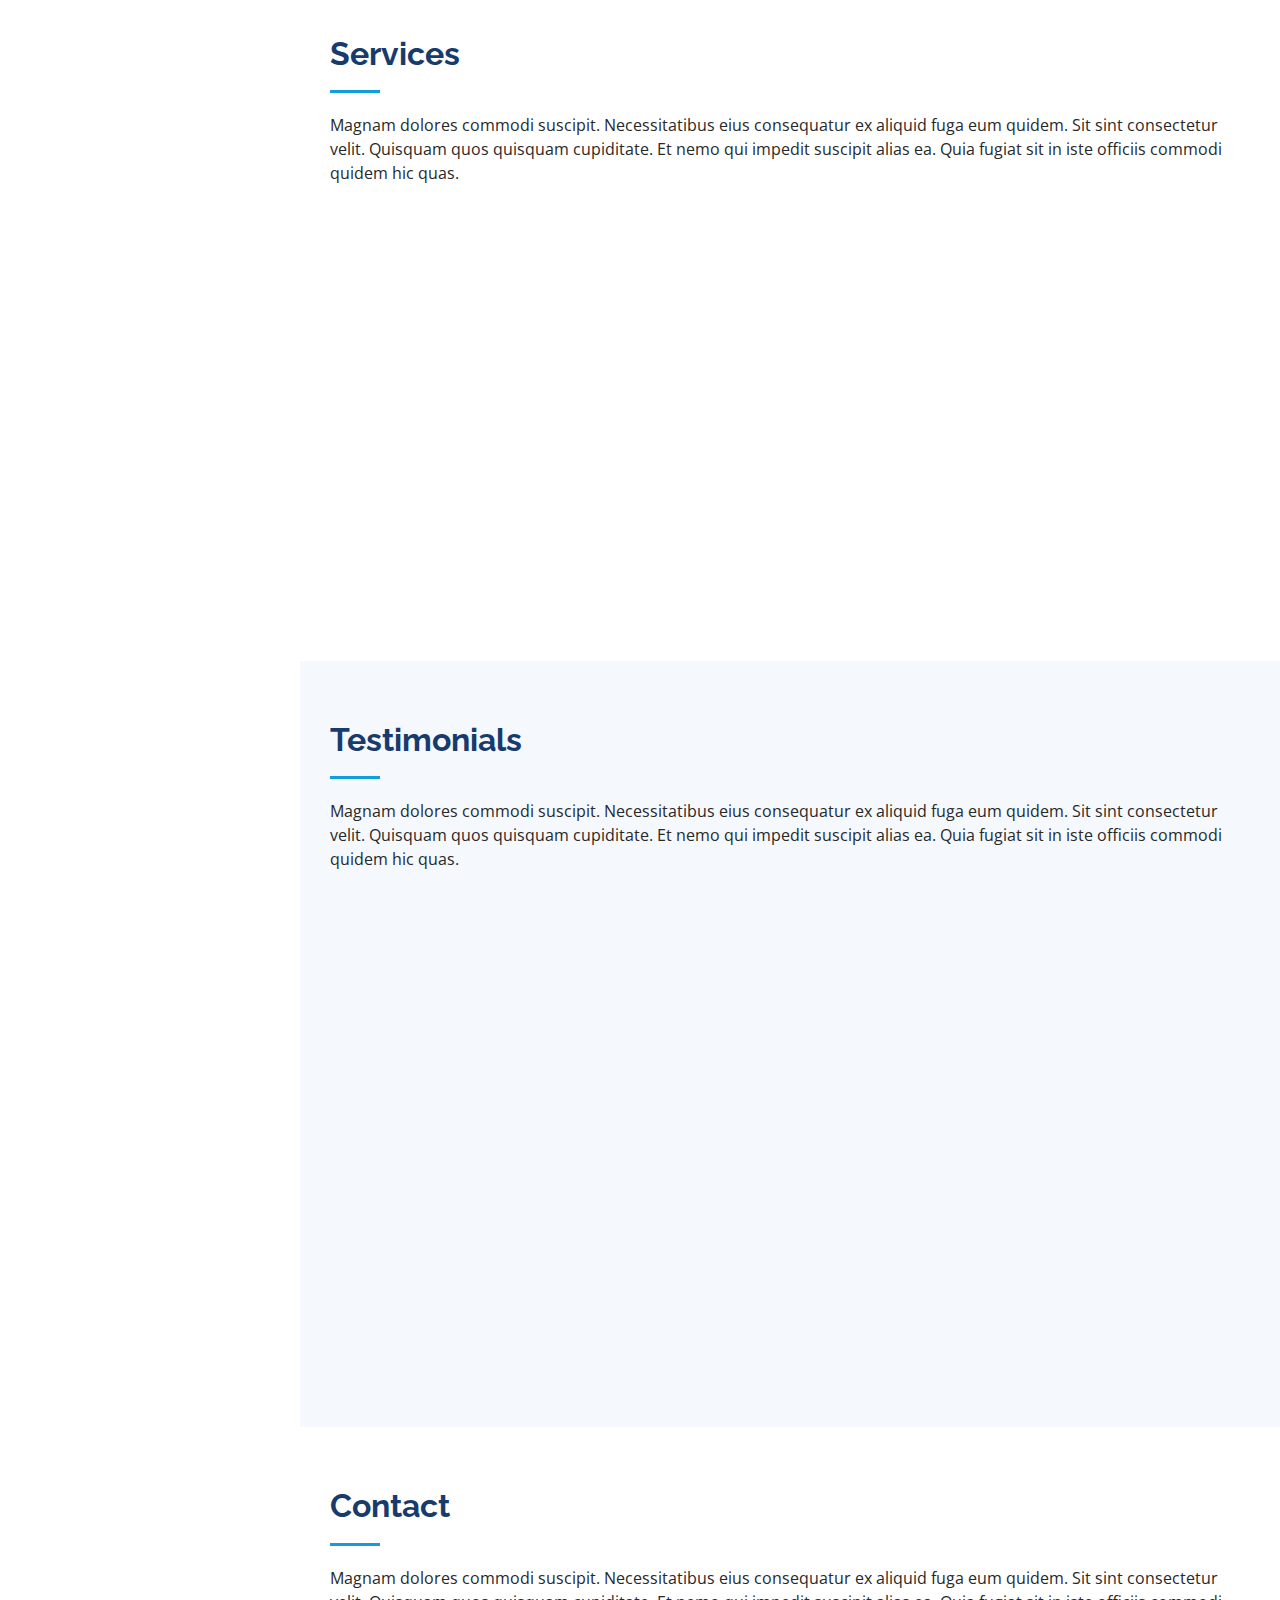
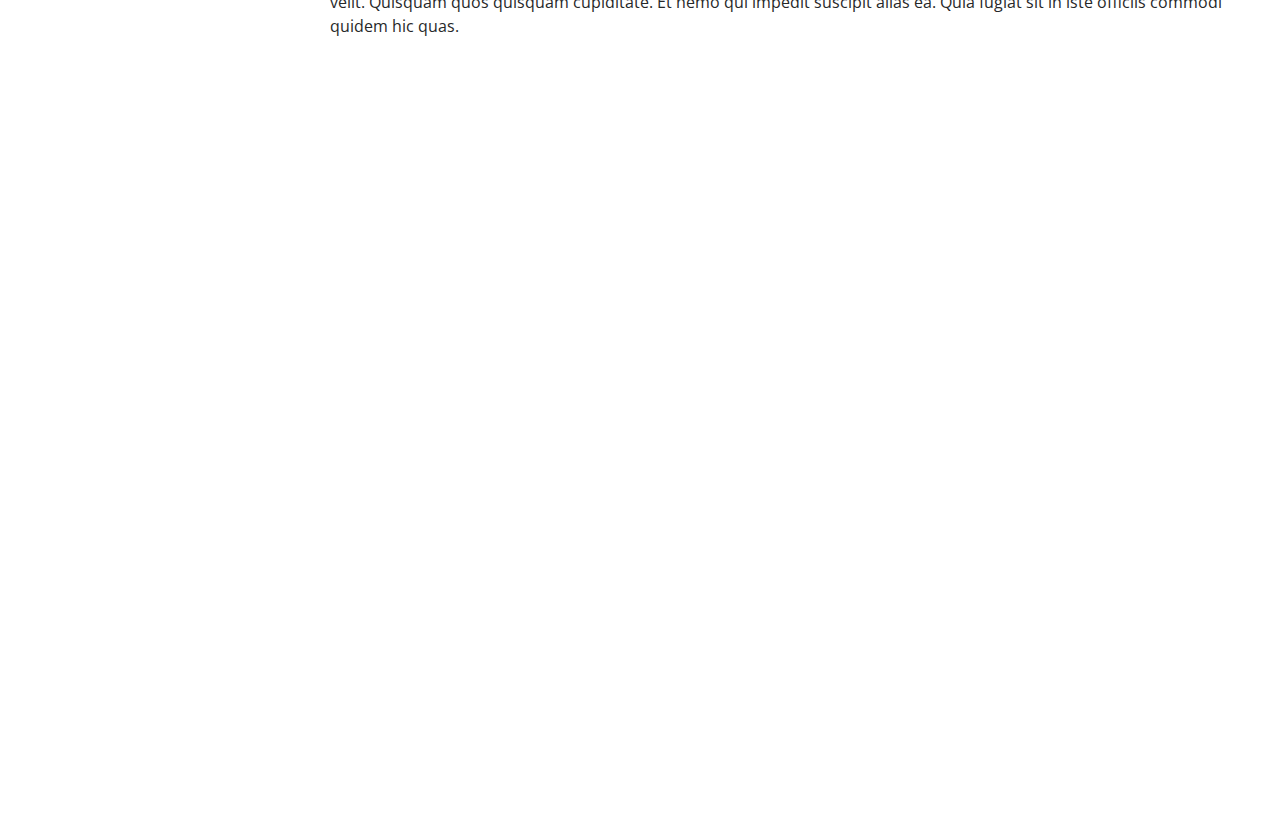
==== commit 1c2d9a5d: "added education" ====
--- a/index.html
+++ b/index.html
@@ -149,7 +149,7 @@
             <div class="count-box">
               <i class="bi bi-file-medical-fill"></i>
               <span data-purecounter-start="0" data-purecounter-end="6" data-purecounter-duration="1" class="purecounter"></span>
-              <p><strong>3rd Level Qualifications</strong>From TUD, DCU, ATU, ICD </p>
+              <p><strong>3rd Level Qualifications  </strong>From TUD, DCU, ATU, ICD </p>
             </div>
           </div>
 
@@ -157,7 +157,7 @@
             <div class="count-box">
               <i class="bi bi-headset"></i>
               <span data-purecounter-start="0" data-purecounter-end="12" data-purecounter-duration="1" class="purecounter"></span>
-              <p><strong>Years in industry</strong> Live Support, R&D, Tech Arch, IOT</p>
+              <p><strong>Years in industry  </strong> Live Support, R&D, Tech Arch, IOT</p>
             </div>
           </div>
 		  
@@ -262,28 +262,98 @@
             <h3 class="resume-title">Sumary</h3>
             <div class="resume-item pb-0">
               <h4>Aisling Lee</h4>
-              <p><em>Innovative and deadline-driven Graphic Designer with 3+ years of experience designing and developing user-centered digital/print marketing material from initial concept to final, polished deliverable.</em></p>
+              <p><em>Connected Building Specialist at Accenture passionate about accessibility and all things IoT. I hold a Masters of Engineering, Bachelors of Engineering, Bachelors of Engineering Technology, and a Diploma in Spanish (A2 level). I am alos registered with Engineers Ireland and the IET and currently pursuing chartership. </em></p>
               <ul>
-                <li>Portland par 127,Orlando, FL</li>
-                <li>(123) 456-7891</li>
-                <li>alice.barkley@example.com</li>
+                <li>Dublin, Ireland</li>
+                <li>+353 85-7434624</li>
+                <li>aislinglee@gmail.com</li>
               </ul>
             </div>
 
             <h3 class="resume-title">Education</h3>
             <div class="resume-item">
-              <h4>Master of Fine Arts &amp; Graphic Design</h4>
-              <h5>2015 - 2016</h5>
-              <p><em>Rochester Institute of Technology, Rochester, NY</em></p>
-              <p>Qui deserunt veniam. Et sed aliquam labore tempore sed quisquam iusto autem sit. Ea vero voluptatum qui ut dignissimos deleniti nerada porti sand markend</p>
-            </div>
+				<h4>Master of Engineering (MEng) in Electronic and Computer Engineering, Internet of Things</h4>
+				<h5>2021 - 2022</h5>
+				<p><em>Dublin City University</em></p>
+				<p>
+					Achieved a 2.1 grade while completing modules such as Wireless and Mobile Communications, Blockchain Scalability, Web Application Development, and IoT Masters Project. Additional modules carried over from the Graduate Certificate in the Internet of Things included Data Analysis and Machine Learning, Object Oriented Programming, Real-Time Data Signal Processing, Connected Embedded Systems, and Network Stack Implementation.
+				</p>
+				<p><strong>Skills:</strong> Data Ingestion, I2C, Firmware, Embedded Systems, Internet of Things (IoT), Artificial Intelligence (AI), Debuggers, C, Data Engineering, Linux, Git, Embedded Software, Full-Stack Development, Python, Wireless Technologies, HTTP, Research and Development (R&D), Computer Engineering.</p>
+			</div>
+			
             <div class="resume-item">
-              <h4>Bachelor of Fine Arts &amp; Graphic Design</h4>
-              <h5>2010 - 2014</h5>
-              <p><em>Rochester Institute of Technology, Rochester, NY</em></p>
-              <p>Quia nobis sequi est occaecati aut. Repudiandae et iusto quae reiciendis et quis Eius vel ratione eius unde vitae rerum voluptates asperiores voluptatem Earum molestiae consequatur neque etlon sader mart dila</p>
-            </div>
-          </div>
+				<h4>Graduate Certificate in the Internet of Things, Electronic & Computer Technology</h4>
+				<h5>2020 - 2021</h5>
+				<p><em>Dublin City University</em></p>
+				<p>
+					Completed with a Credit (2.1). This program focused on the design and networking of Internet-connected embedded devices and technologies. Key areas of study included IT Security, Network Security, software development in Java, C++, Python, network programming, and operating systems (Linux, Open Source). The program also provided exposure to Machine Learning, Data Analytics, and Real-Time Data Acquisition and Processing.
+				</p>
+				<p><strong>Skills:</strong> Data Ingestion, I2C, Firmware, Embedded Systems, Internet of Things (IoT), Artificial Intelligence (AI), Debuggers, C, Data Engineering, Linux, Git, Embedded Software, Full-Stack Development, Python, Wireless Technologies, HTTP, Research and Development (R&D), Computer Engineering.</p>
+			</div>
+
+			<div class="resume-item">
+				<h4>Bachelor of Engineering (B.Eng.), Computer and Communications Engineering</h4>
+				<h5>2016 - 2019</h5>
+				<p><em>Technological University Dublin</em></p>
+				<p>
+					Earned a Second Class Honours, lower division (2.2) after advancing directly to Year 3. Courses included Digital Communications, Computer Architecture, Operating Systems, Wireless Communications, and Network Centric Computing. Participated in extracurricular activities such as RoboSlam Workshop Facilitator, Engineers Ireland Student Member, and Taekwondo Club.
+				</p>
+				<p><strong>Skills:</strong> Data Ingestion, I2C, Firmware, Embedded Systems, Internet of Things (IoT), Debuggers, C, Linux, Embedded Software, Full-Stack Development, Python, Wireless Technologies, HTTP, Research and Development (R&D), Computer Engineering.</p>
+			</div>
+
+			<div class="resume-item">
+				<h4>Bachelor Engineering Technology (Ord) Control and Automation Systems, Electrical and Control Systems Engineering</h4>
+				<h5>2014 - 2016</h5>
+				<p><em>Technological University Dublin</em></p>
+				<p>
+					Achieved a Merit, Upper division (2.1) with direct entry into Year 2. The program focused on electrical power, automation, robotics, pharmaceutical, and manufacturing industries. Covered advanced-level programming in control and automation systems, as well as courses in Electrical Systems, Control and Automation, Robotics, and Project Management.
+				</p>
+				<p><strong>Skills:</strong> I2C, Firmware, Embedded Systems, Internet of Things (IoT), Debuggers, C, Linux, Embedded Software, Full-Stack Development, Python, Electrical Engineering, Troubleshooting, Wireless Technologies, HTTP, Research and Development (R&D), Computer Engineering.</p>
+			</div>
+
+			<div class="resume-item">
+				<h4>Phase 4, Electrician</h4>
+				<h5>2014</h5>
+				<p><em>Technological University Dublin</em></p>
+				<p>
+					Completed with Merit, focusing on Electrical Science, Electrical Craft Practice theory, and Electronics practical. Gained hands-on experience with Motor Control Practical and was appointed Class Captain and Timesheet Coordinator.
+				</p>
+				<p><strong>Skills:</strong> Firmware, Embedded Systems, Internet of Things (IoT), Debuggers, C, Linux, Microsoft Excel, Troubleshooting, Electrical Engineering, Python, Research and Development (R&D).</p>
+			</div>
+
+			<div class="resume-item">
+				<h4>Waystage 4 (A2), Spanish</h4>
+				<h5>2014</h5>
+				<p><em>Instituto De Cervantes</em></p>
+				<p>
+					Completed a 10-week intensive course, achieving an 8 out of 10 in the exam. Also passed the DELE A2 exam with a notable score.
+				</p>
+				<p><strong>Skills:</strong> Spanish.</p>
+			</div>
+
+			<div class="resume-item">
+				<h4>Phase 2, Electrician</h4>
+				<h5>2013</h5>
+				<p><em>FÁS Finglas</em></p>
+				<p>
+					Earned Merit by completing Domestic and Industrial theory, along with Domestic and Motor Control practical work. Actively involved in various installations and served as the Class Captain and Timesheet Coordinator.
+				</p>
+				<p><strong>Skills:</strong> Troubleshooting, Electrical Engineering.</p>
+			</div>
+
+			<div class="resume-item">
+				<h4>Leaving Certificate, Electrical, Electronic and Communications Engineering Technology/Technician</h4>
+				<h5>2006 - 2012</h5>
+				<p><em>St Wolstans C.S</em></p>
+				<p>
+					Completed secondary education with a focus on Electrical, Electronic, and Communications Engineering. Engaged in multiple extracurricular activities including BT Young Scientist, Chemistry Club, Choir, Debating, Drama Club, F1 in Schools, and Sci-fest.
+				</p>
+			</div>
+
+			
+          </div>
+		  
+		  
           <div class="col-lg-6" data-aos="fade-up" data-aos-delay="100">
             <h3 class="resume-title">Professional Experience</h3>
             <div class="resume-item">
@@ -297,6 +367,7 @@
                 <li>Oversee the efficient use of production project budgets ranging from $2,000 - $25,000</li>
               </ul>
             </div>
+			
             <div class="resume-item">
               <h4>Graphic design specialist</h4>
               <h5>2017 - 2018</h5>
@@ -308,6 +379,7 @@
                 <li>Created 4+ design presentations and proposals a month for clients and account managers</li>
               </ul>
             </div>
+			
           </div>
         </div>
 
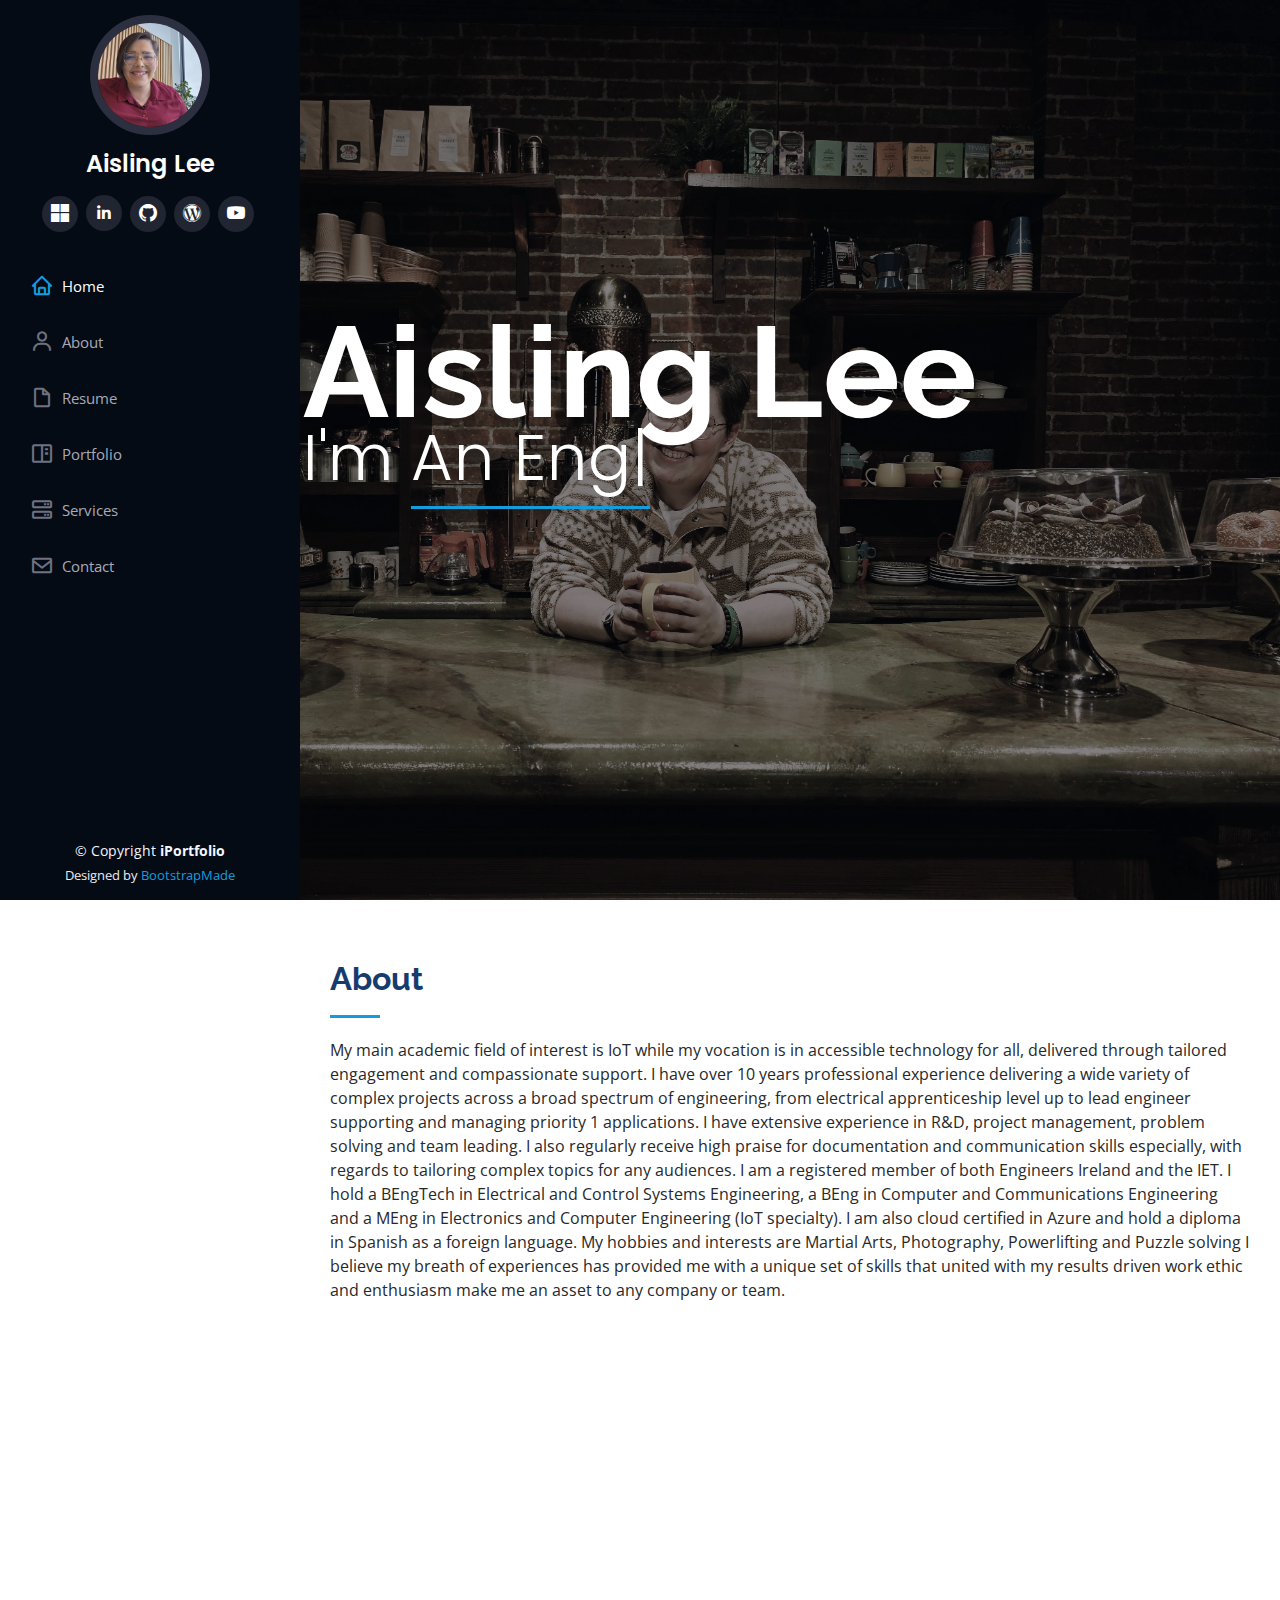
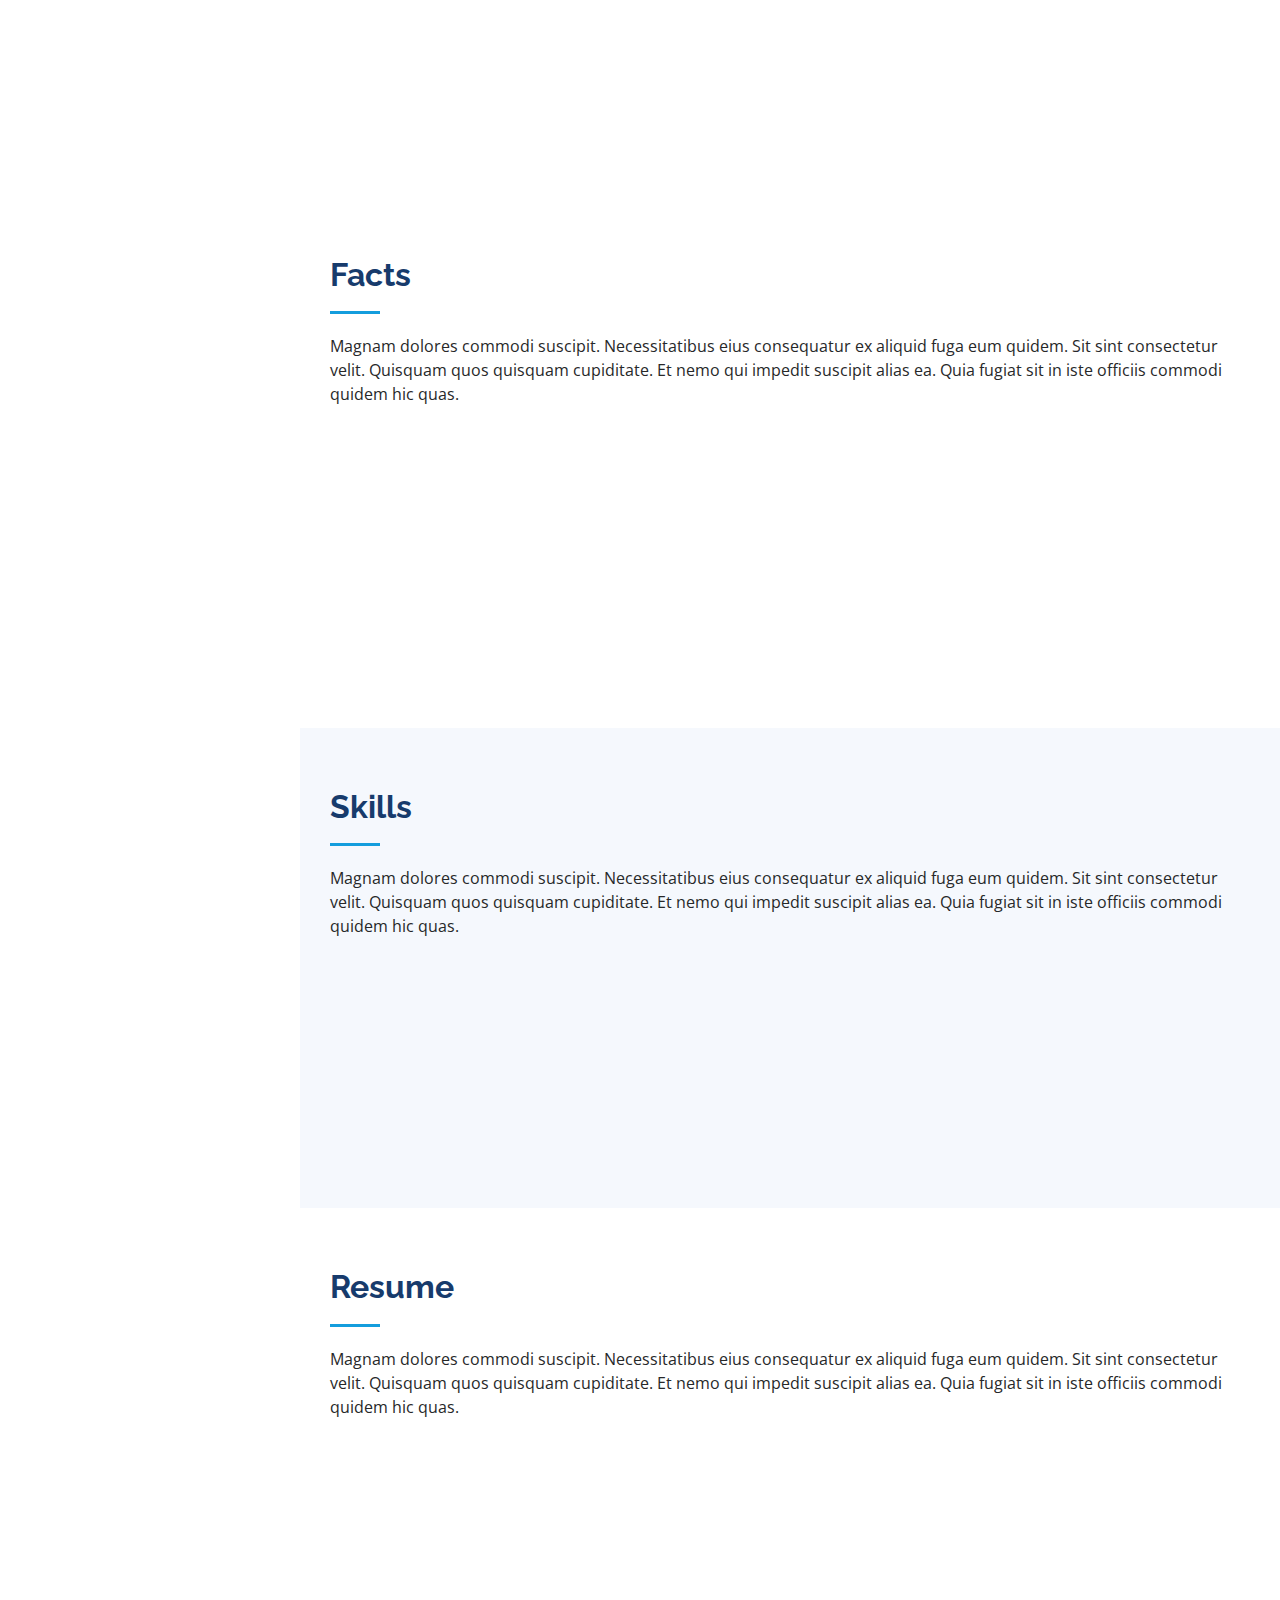
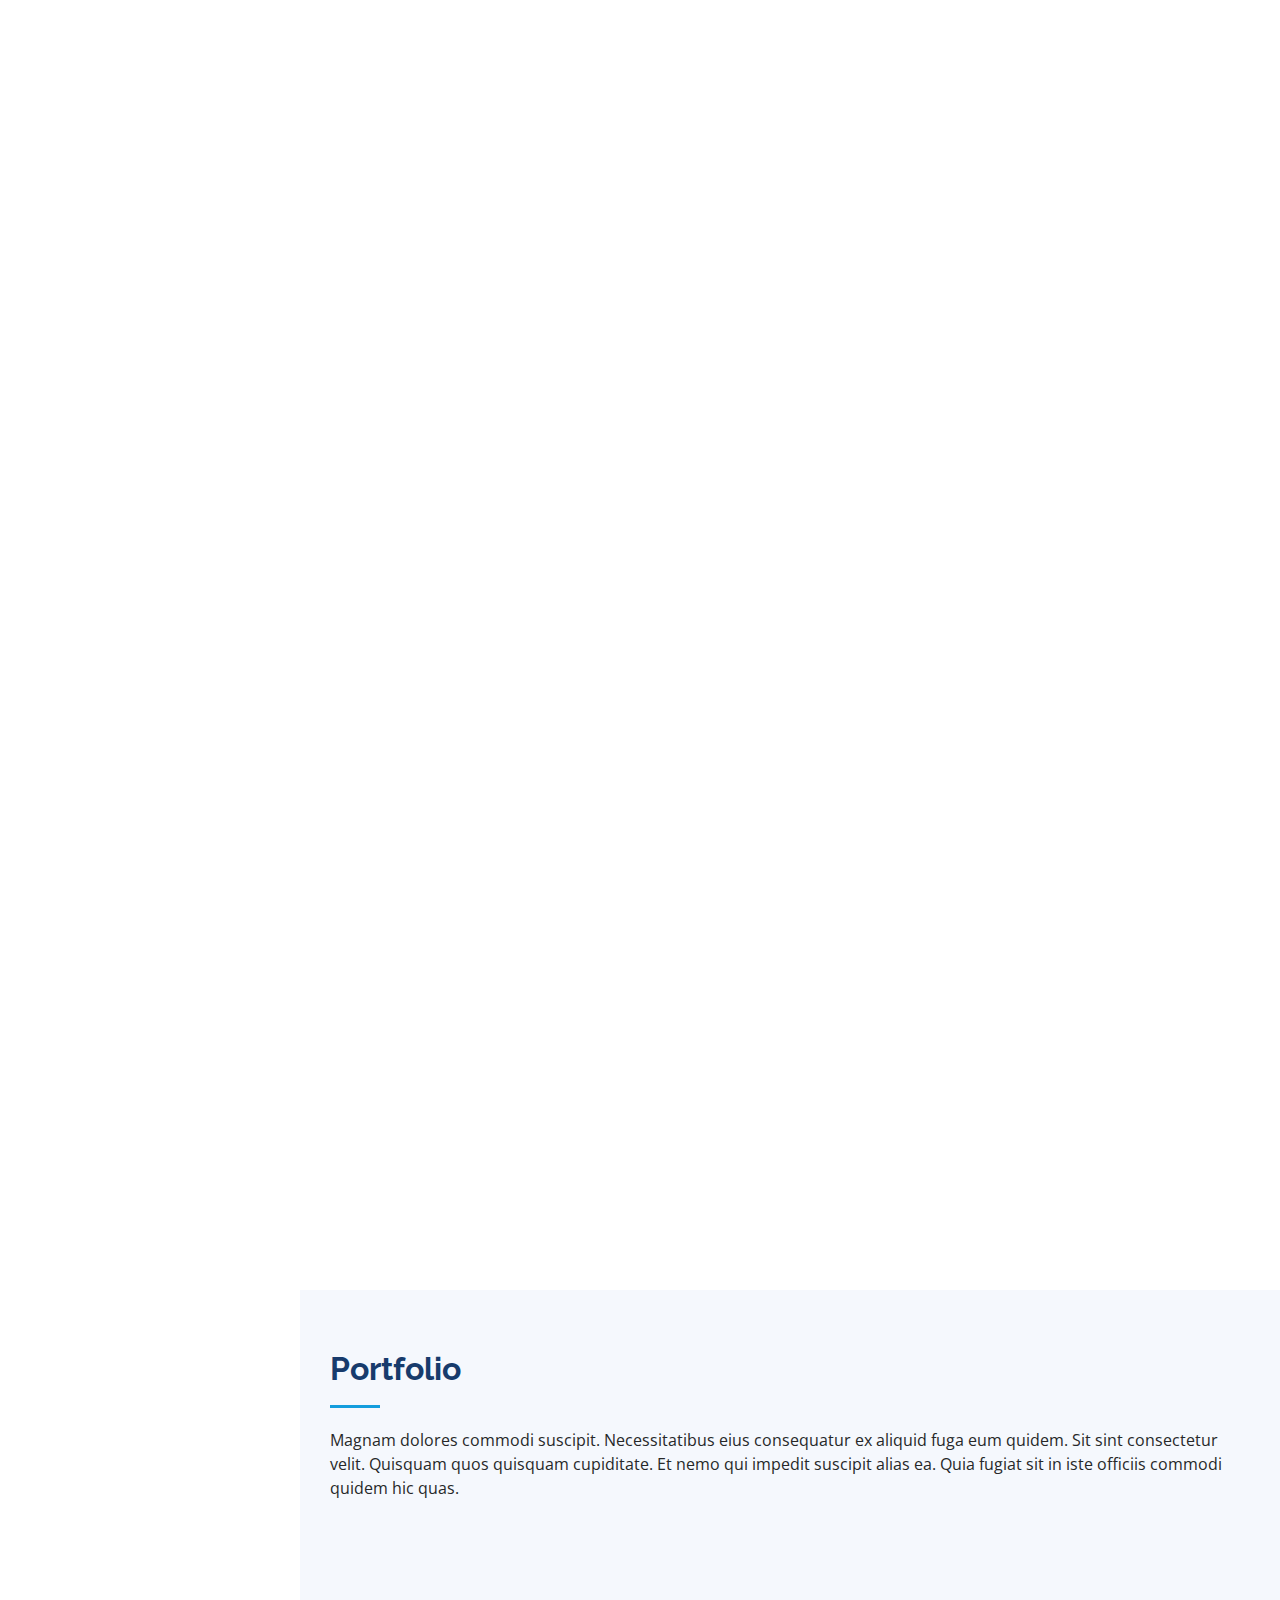
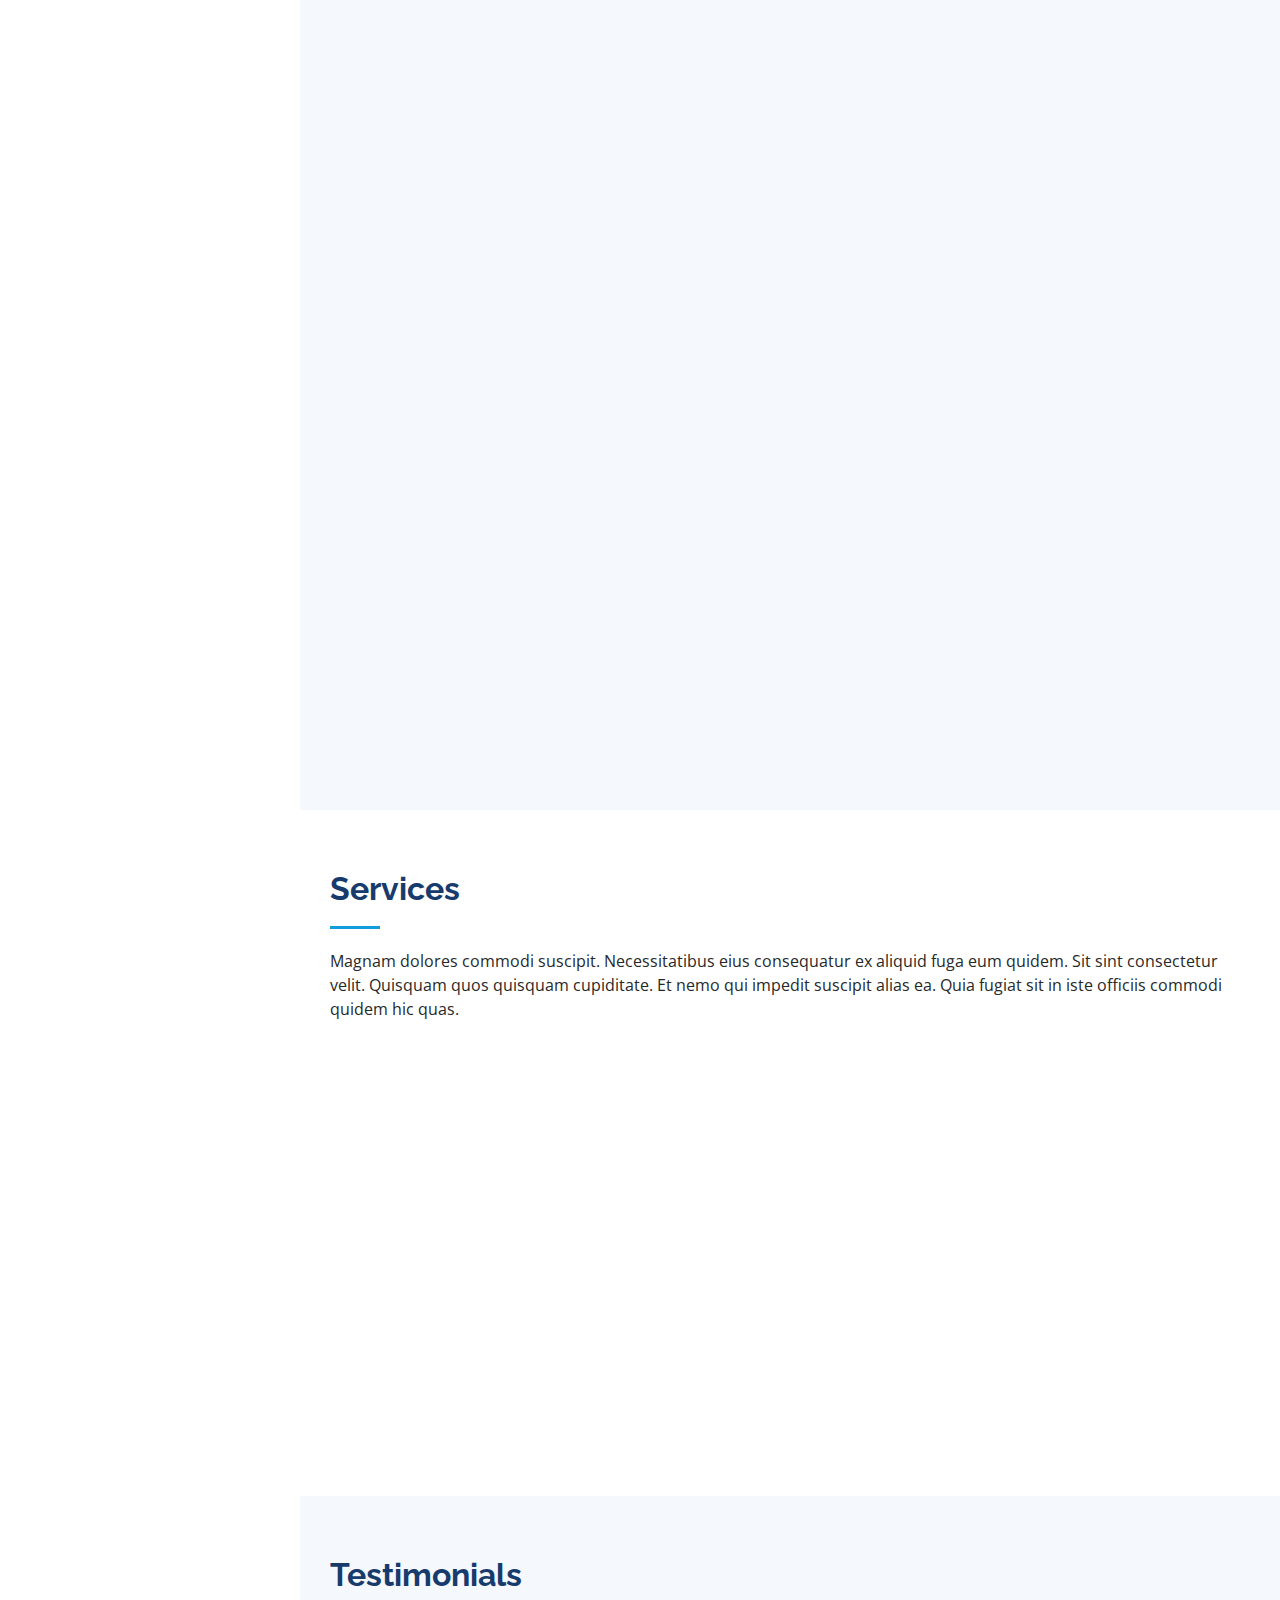
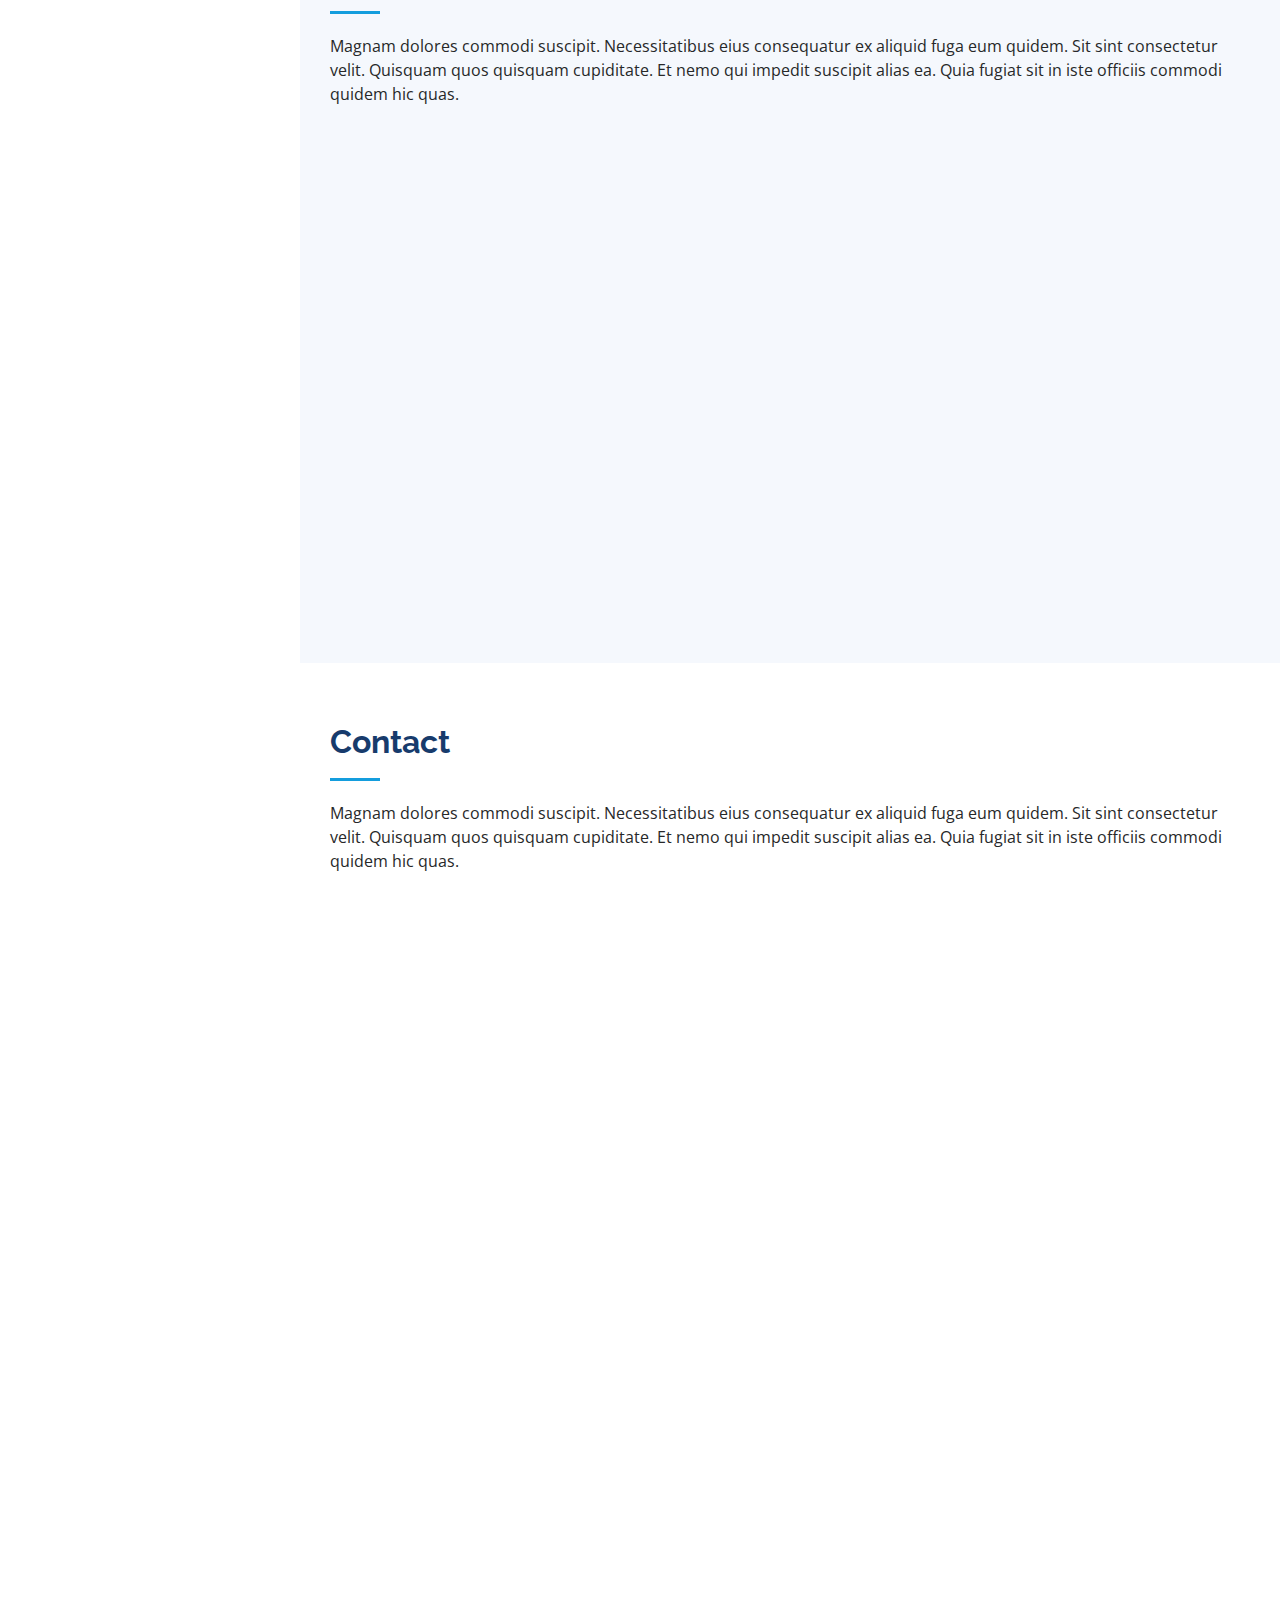
==== commit f82653df: "UPDATED WORK EXPERIENCE" ====
--- a/index.html
+++ b/index.html
@@ -356,29 +356,121 @@
 		  
           <div class="col-lg-6" data-aos="fade-up" data-aos-delay="100">
             <h3 class="resume-title">Professional Experience</h3>
-            <div class="resume-item">
-              <h4>Senior graphic design specialist</h4>
-              <h5>2019 - Present</h5>
-              <p><em>Experion, New York, NY </em></p>
-              <ul>
-                <li>Lead in the design, development, and implementation of the graphic, layout, and production communication materials</li>
-                <li>Delegate tasks to the 7 members of the design team and provide counsel on all aspects of the project. </li>
-                <li>Supervise the assessment of all graphic materials in order to ensure quality and accuracy of the design</li>
-                <li>Oversee the efficient use of production project budgets ranging from $2,000 - $25,000</li>
-              </ul>
-            </div>
-			
-            <div class="resume-item">
-              <h4>Graphic design specialist</h4>
-              <h5>2017 - 2018</h5>
-              <p><em>Stepping Stone Advertising, New York, NY</em></p>
-              <ul>
-                <li>Developed numerous marketing programs (logos, brochures,infographics, presentations, and advertisements).</li>
-                <li>Managed up to 5 projects or tasks at a given time while under pressure</li>
-                <li>Recommended and consulted with clients on the most appropriate graphic design</li>
-                <li>Created 4+ design presentations and proposals a month for clients and account managers</li>
-              </ul>
-            </div>
+            
+			<div class="resume-item">
+			  <h4>Connected Building Specialist</h4>
+			  <h5>Feb 2024 - Present</h5>
+			  <p><em>Accenture UK & Ireland, Dublin, County Dublin, Ireland · Hybrid</em></p>
+			  <ul>
+				<li>As part of the technical commissioning team, Aisling's role is to develop and deploy an Integrated Workplace Management System (IWMS) leveraging Building Management Systems (BMS) across critical operational and functional business services to ensure operational resilience for the client.</li>
+				<li>Involved through a full project lifecycle from requirements gathering to delivery.</li>
+				<li>Responsible for the development of key items such as workflows, dashboards, BMS interfacing, end user devices (handhelds), data validation, developing Standard and Emergency Operating Procedures (SOPs and EOPs), and creation of real-time operational data analytics for alarms.</li>
+			  </ul>
+			</div>
+
+			<div class="resume-item">
+			  <h4>Technical Architecture Specialist</h4>
+			  <h5>Nov 2021 - Feb 2024</h5>
+			  <p><em>Accenture UK & Ireland, Dublin, County Dublin, Ireland · Remote</em></p>
+			  <ul>
+				<li>Developed operational materials, implemented, and led a more robust support model for the legacy priority 1 application using IT Service Management standard ISO 20000.</li>
+				<li>Spearheaded numerous high-priority changes and deployments to facilitate upgrades and integration with new internal and external international agencies.</li>
+				<li>Managed, maintained, and repaired all systems hardware from client PCs to servers, ensuring high availability and providing a transparent, accessible, and holistic approach to assisting or reporting to end users and stakeholders.</li>
+				<li>Supported application and delivered a production-wide hotfix during a restructuring period, alongside all BAU, reporting, and development tasks.</li>
+				<li>Conducted R&D for system modifications coupled with requirements gathering and feasibility assessments.</li>
+			  </ul>
+			</div>
+
+			<div class="resume-item">
+			  <h4>Technical Architecture Senior Analyst</h4>
+			  <h5>Nov 2019 - Nov 2021</h5>
+			  <p><em>Accenture UK & Ireland, Dublin · Hybrid</em></p>
+			  <ul>
+				<li>Lead live support engineer for a Priority 1 legacy application for Accenture client, responsible for full stack management and maintenance.</li>
+				<li>Scope of architecture included Front-end application support, Enterprise messaging, backend and database management.</li>
+				<li>Responsible for over 90 physical and 10 virtual servers, 78 thick client PCs, and accompanying peripherals.</li>
+				<li>Collaborated inter-departmentally for infrastructure upgrades and migrations.</li>
+				<li>Managed release planning, testing, and deployment; served as SME for technical and functional client queries.</li>
+			  </ul>
+			</div>
+
+			<div class="resume-item">
+			  <h4>Applications Development Analyst</h4>
+			  <h5>Jul 2018 - Nov 2019</h5>
+			  <p><em>Accenture UK & Ireland, Dublin, Leinster, Ireland · On-site</em></p>
+			  <ul>
+				<li>Technical Tester for international and national scale projects, owning the technical design and execution of cross-application testing.</li>
+				<li>Utilized Jenkins pipelines and Selenium Java scripts to automate testing scripts for both front and back-end stacks.</li>
+				<li>Automated system health checks and supported other test teams by executing performance, functional, and integration testing scripts of project applications.</li>
+				<li>Collaborated across multidisciplinary and departmental teams (local and offshore) throughout the role.</li>
+				<li>Completed Technology Analyst school and Software Engineer Training.</li>
+			  </ul>
+			</div>
+
+			<div class="resume-item">
+			  <h4>Instructor</h4>
+			  <h5>Sep 2011 - Sep 2017</h5>
+			  <p><em>Irish Water Safety</em></p>
+			  <ul>
+				<li>Taught IWS syllabus ranging from beginners to lifeguard preparation, including safety awards, endurance awards, rescue awards, and BLS awards.</li>
+				<li>Successfully coached a group from basic swimming to Rescue 3 (including BLS 3) standard, preparing them for their Pool Lifeguard qualification.</li>
+				<li>Progressed to mentoring trainee instructors and assisting them in teaching their respective groups.</li>
+			  </ul>
+			</div>
+
+			<div class="resume-item">
+			  <h4>Software Engineering Intern</h4>
+			  <h5>Apr 2017 - Aug 2017</h5>
+			  <p><em>Zenith Technologies, Dublin, Leinster, Ireland</em></p>
+			  <ul>
+				<li>Supported delivery of control systems for high-profile pharmaceutical clients, partook in site visits, client feedback sessions, and deployments.</li>
+				<li>Managed document control, validation, and QA of controls material, gaining experience with industry standards such as S88, GMP, DeltaV, and P&ID.</li>
+				<li>Developed specialized skills including documentation control, software validation, implementing software updates, and using ANSI/ISA-88 in control and automation systems.</li>
+			  </ul>
+			</div>
+
+			<div class="resume-item">
+			  <h4>Team Leader</h4>
+			  <h5>Jun 2016 - Apr 2017</h5>
+			  <p><em>National Aquatic Centre, Blanchardstown</em></p>
+			  <ul>
+				<li>Led a large team of lifeguards to ensure health and safety of all patrons, managed teams of up to 22 lifeguards, and ensured the wellbeing of over 2500 patrons during peak seasons.</li>
+				<li>Coordinated maintenance, sanitation, crowd control, and event management while receiving positive customer feedback.</li>
+				<li>Responsible for the coordination of lifeguard teams, handling customer queries, facilitating disabled customers, and ensuring the smooth operation of Aquazone.</li>
+			  </ul>
+			</div>
+
+			<div class="resume-item">
+			  <h4>General Operative</h4>
+			  <h5>Jul 2015 - Feb 2016</h5>
+			  <p><em>National Sports Campus, Dublin</em></p>
+			  <ul>
+				<li>Maintained building and pitches, managed bookings and pitches, performed cashier duties, and cleaned and sanitized the building.</li>
+				<li>Responsible for the opening and closing of multi-sports pitches campus and providing basic first aid.</li>
+			  </ul>
+			</div>
+
+			<div class="resume-item">
+			  <h4>Assistant Swim Teacher</h4>
+			  <h5>Sep 2013 - Sep 2014</h5>
+			  <p><em>Heron Swimming Club, Celbridge</em></p>
+			  <ul>
+				<li>Taught a wide range of ages and abilities, from young children to adults, focusing on building confidence and respect for water.</li>
+				<li>Instructed beginner children's groups on basic water safety, swimming strokes, floating, surface diving, and underwater swimming.</li>
+			  </ul>
+			</div>
+
+			<div class="resume-item">
+			  <h4>Apprentice Electrician/Network Technician</h4>
+			  <h5>Sep 2012 - Sep 2014</h5>
+			  <p><em>ESB, Ireland</em></p>
+			  <ul>
+				<li>Trained as an electrical apprentice up to phase 4 as part of ESB’s Network Technician program, working in divisions ranging from stations to underground cables across LV, MV, and HV.</li>
+				<li>Involved in teams completing maintenance and new project works, achieving high scores in exams and being offered a scholarship to pursue engineering education.</li>
+				<li>Developed specialized skills in domestic and industrial installation, motor installation and control, maintenance of HV & MV switchgear equipment, and more.</li>
+			  </ul>
+			</div>
+
 			
           </div>
         </div>
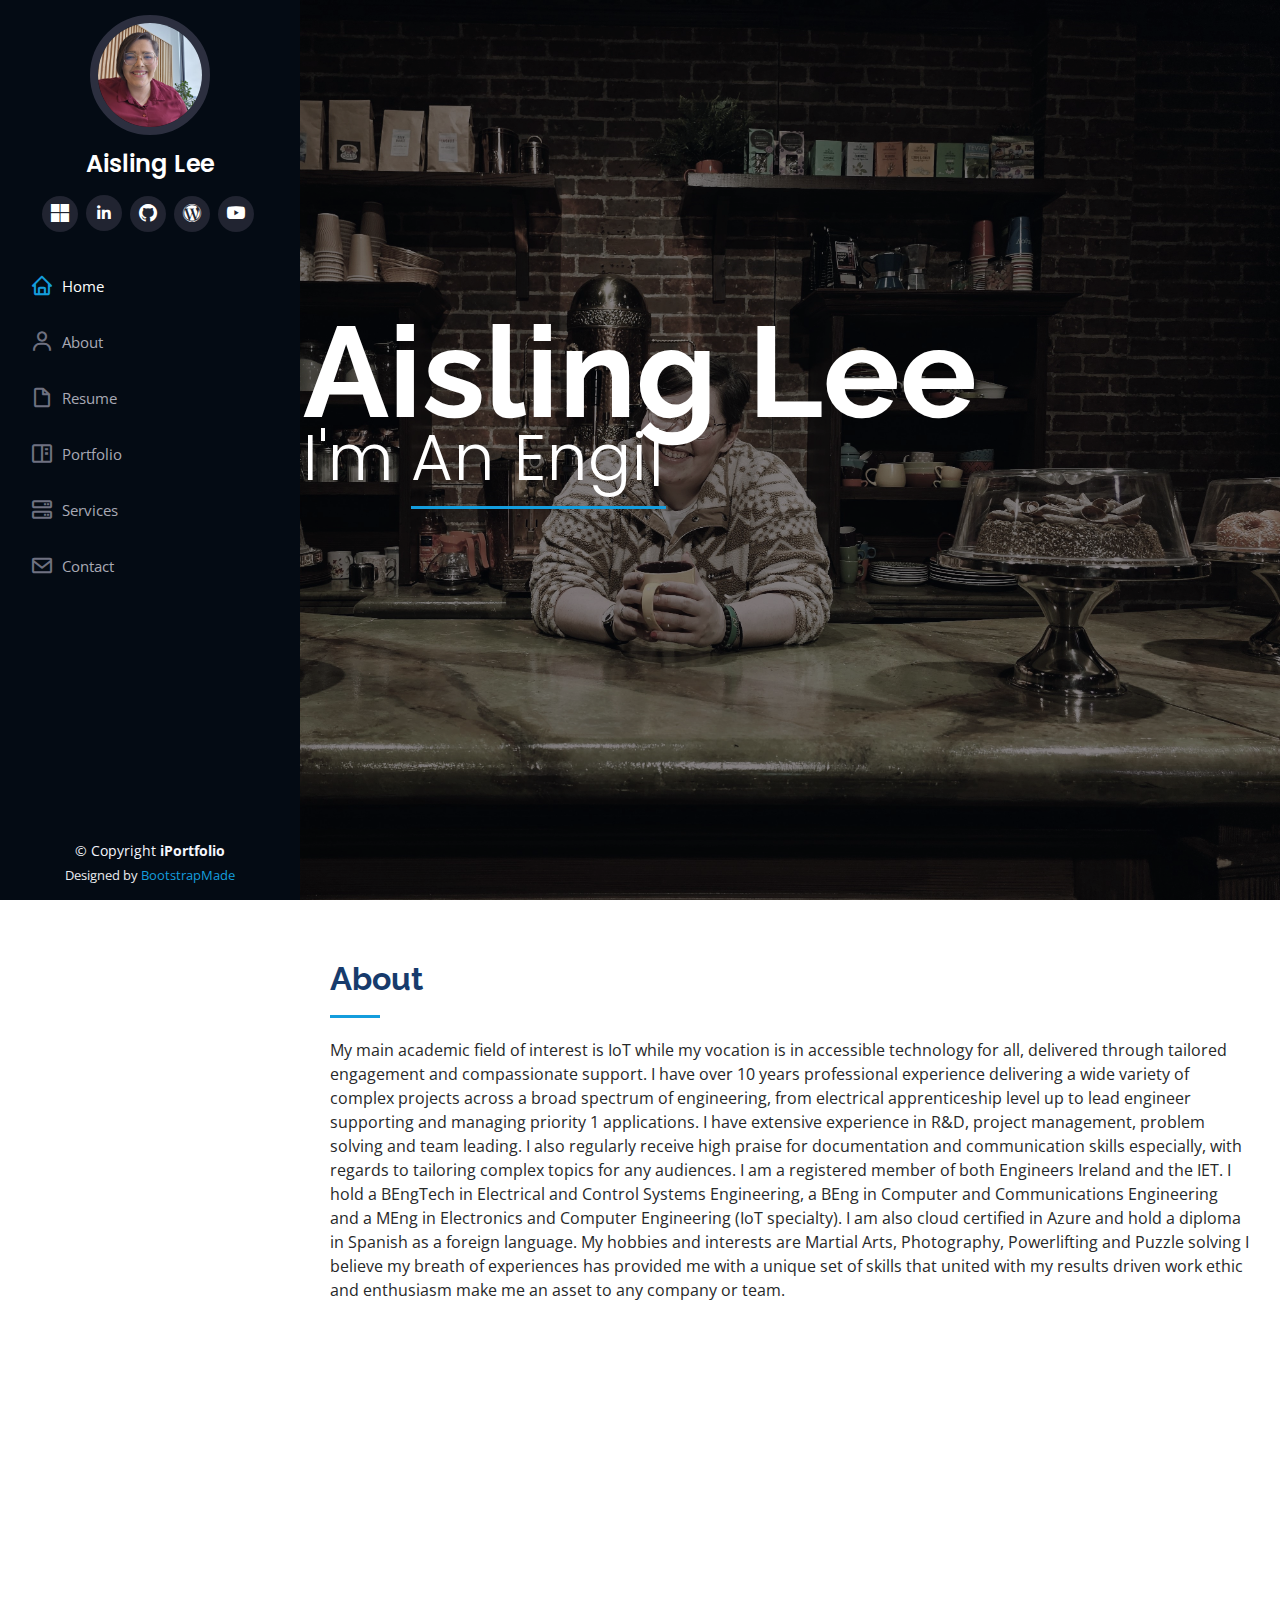
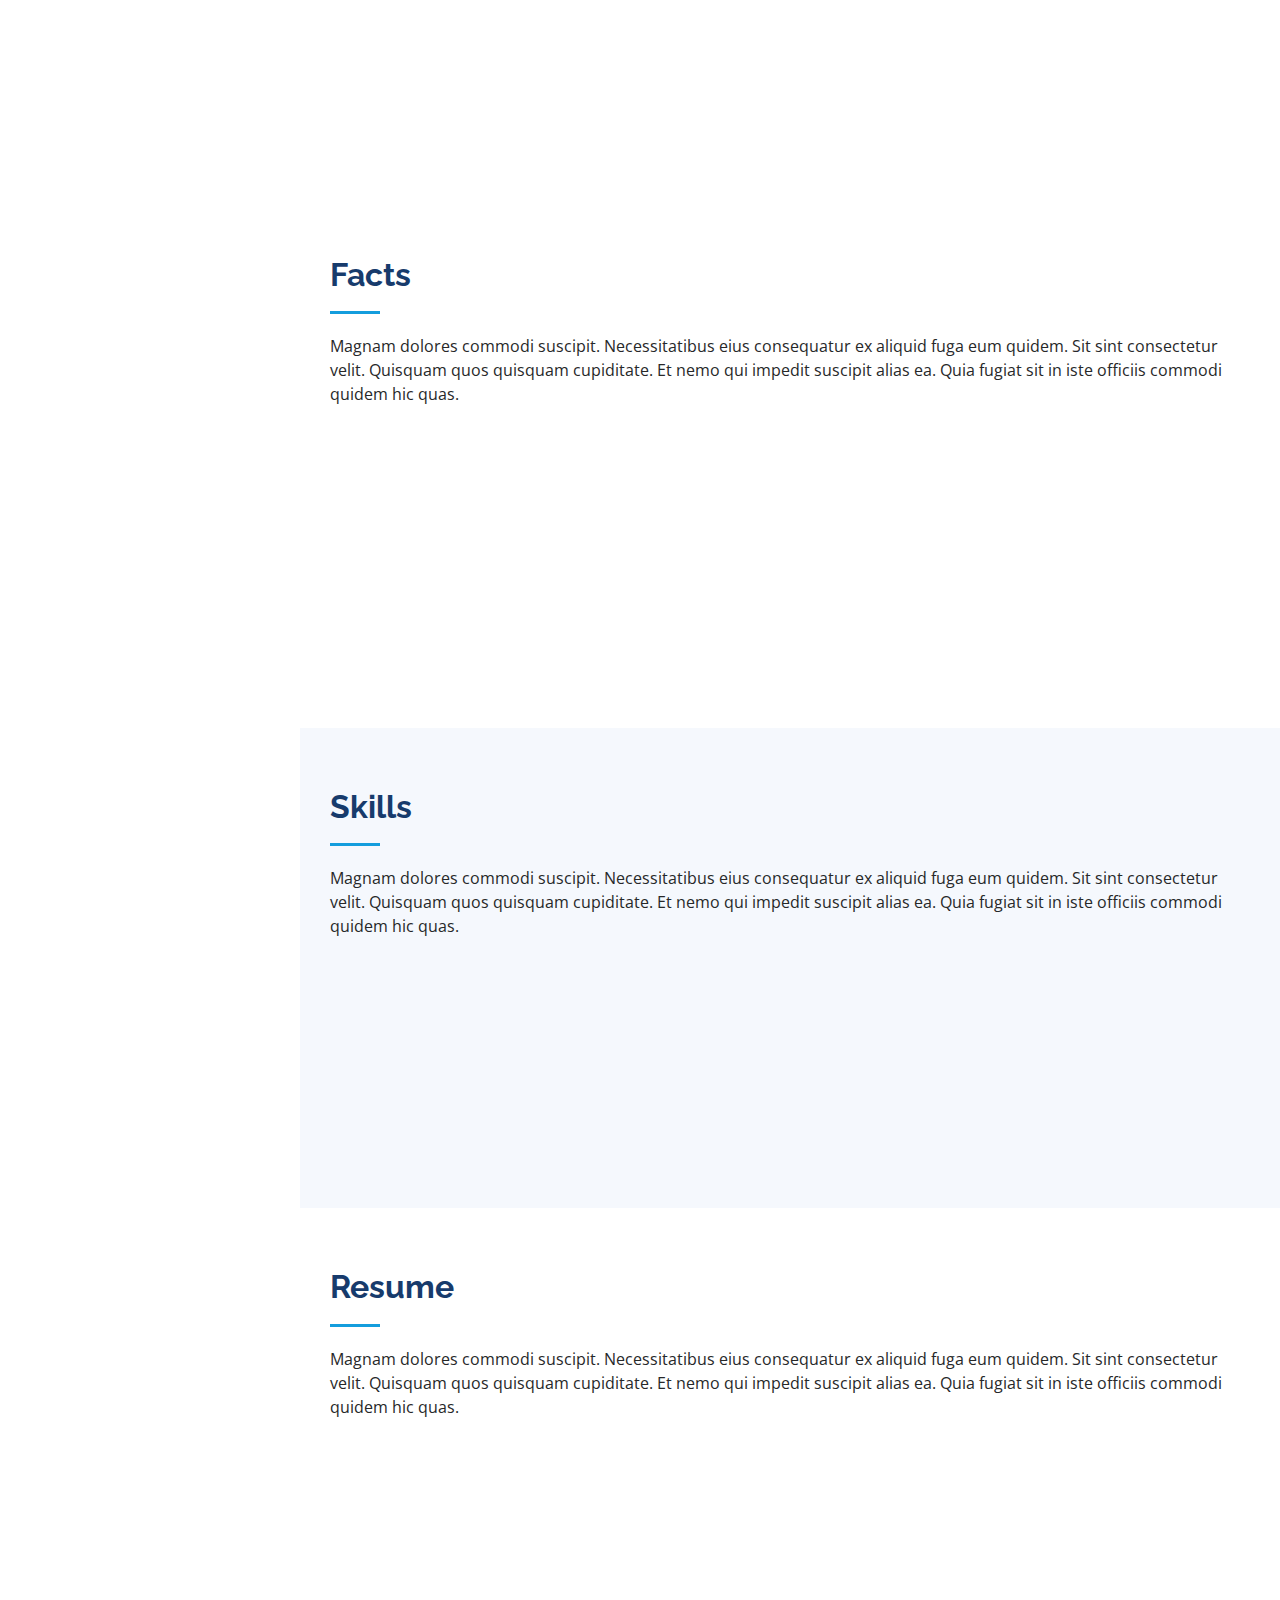
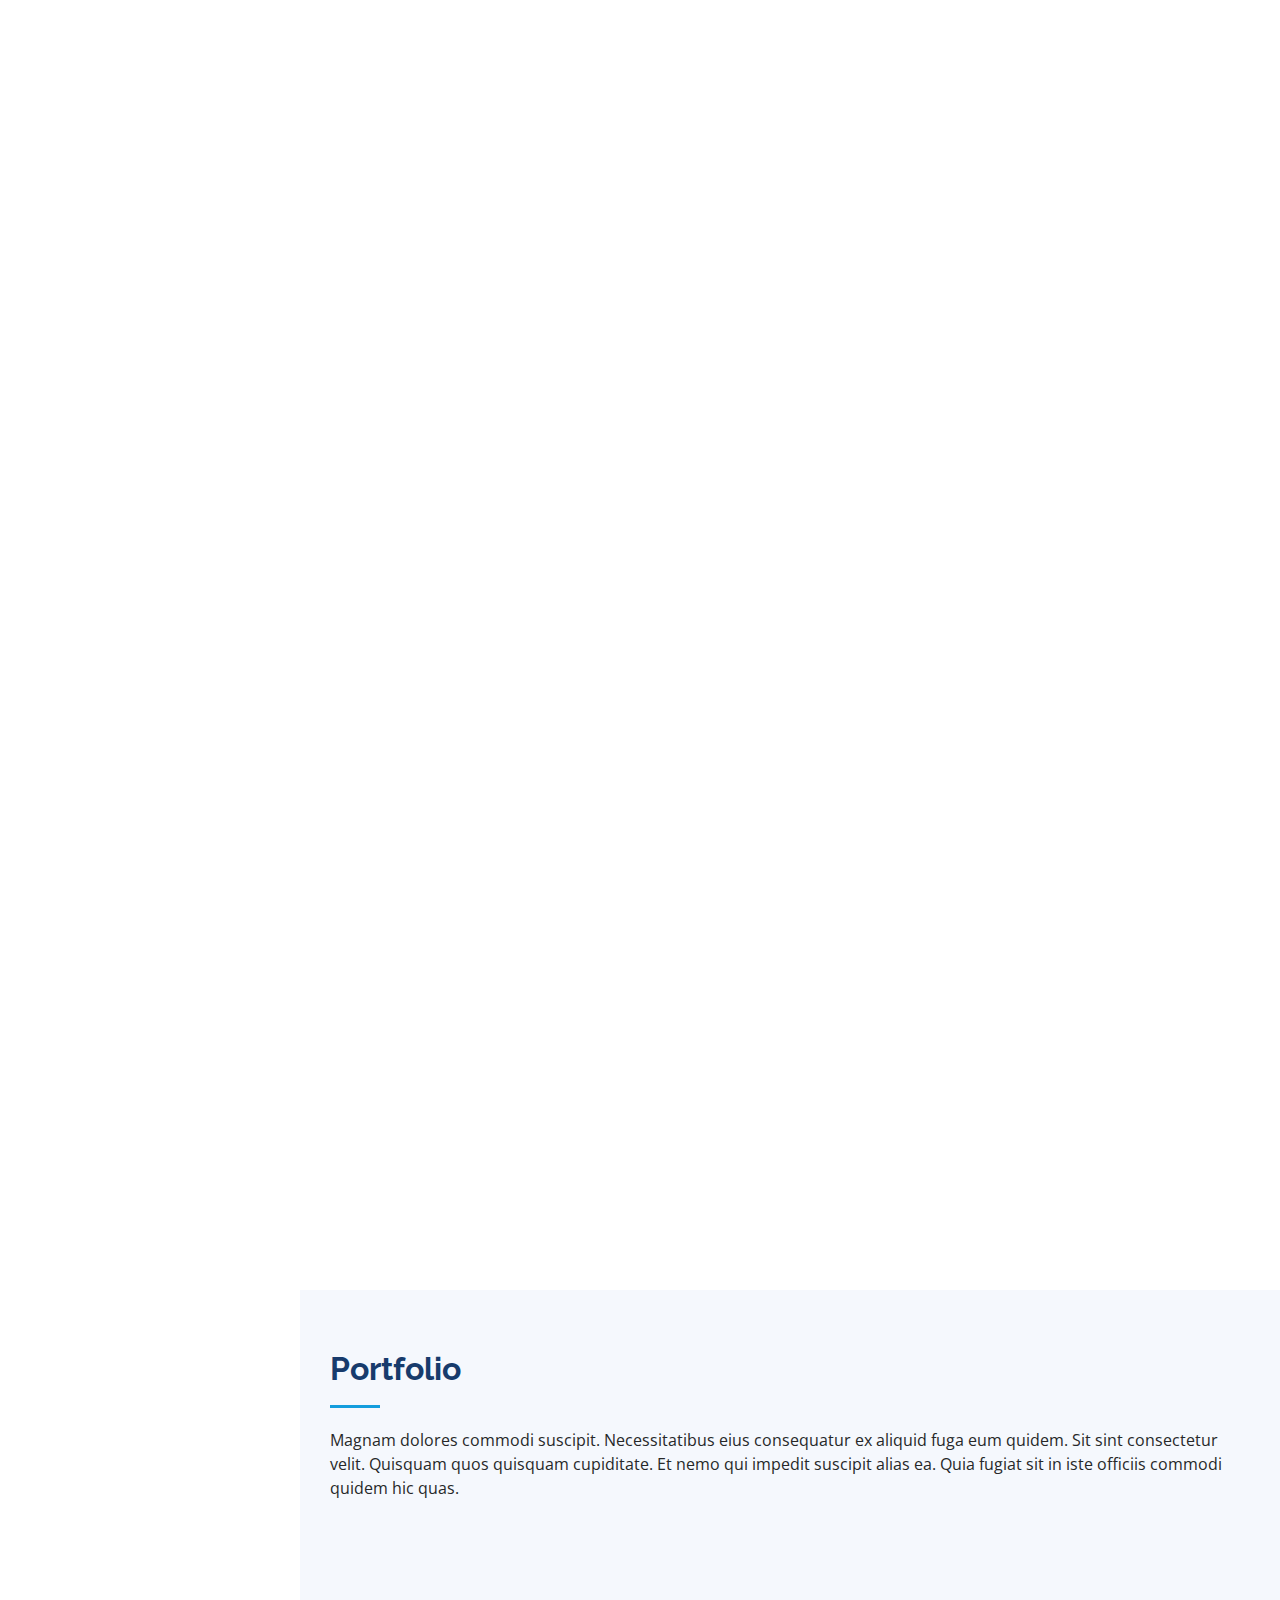
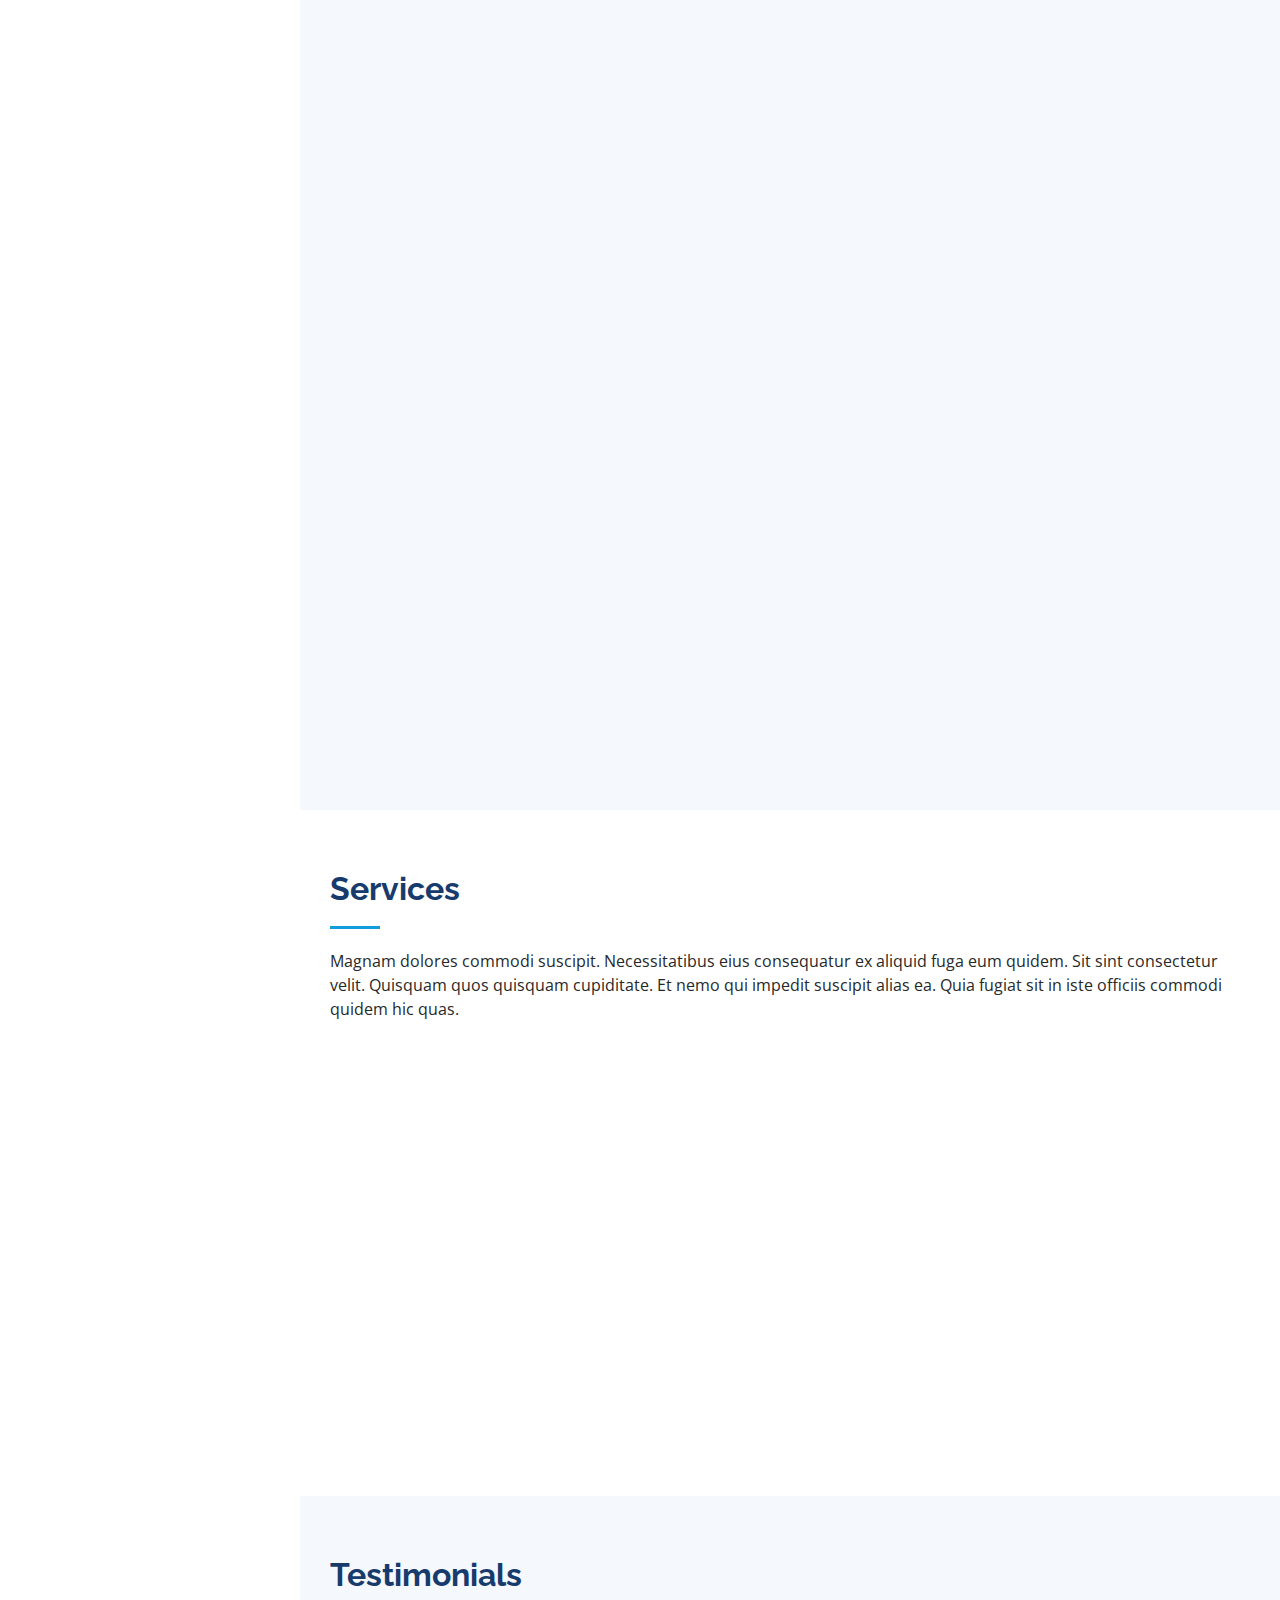
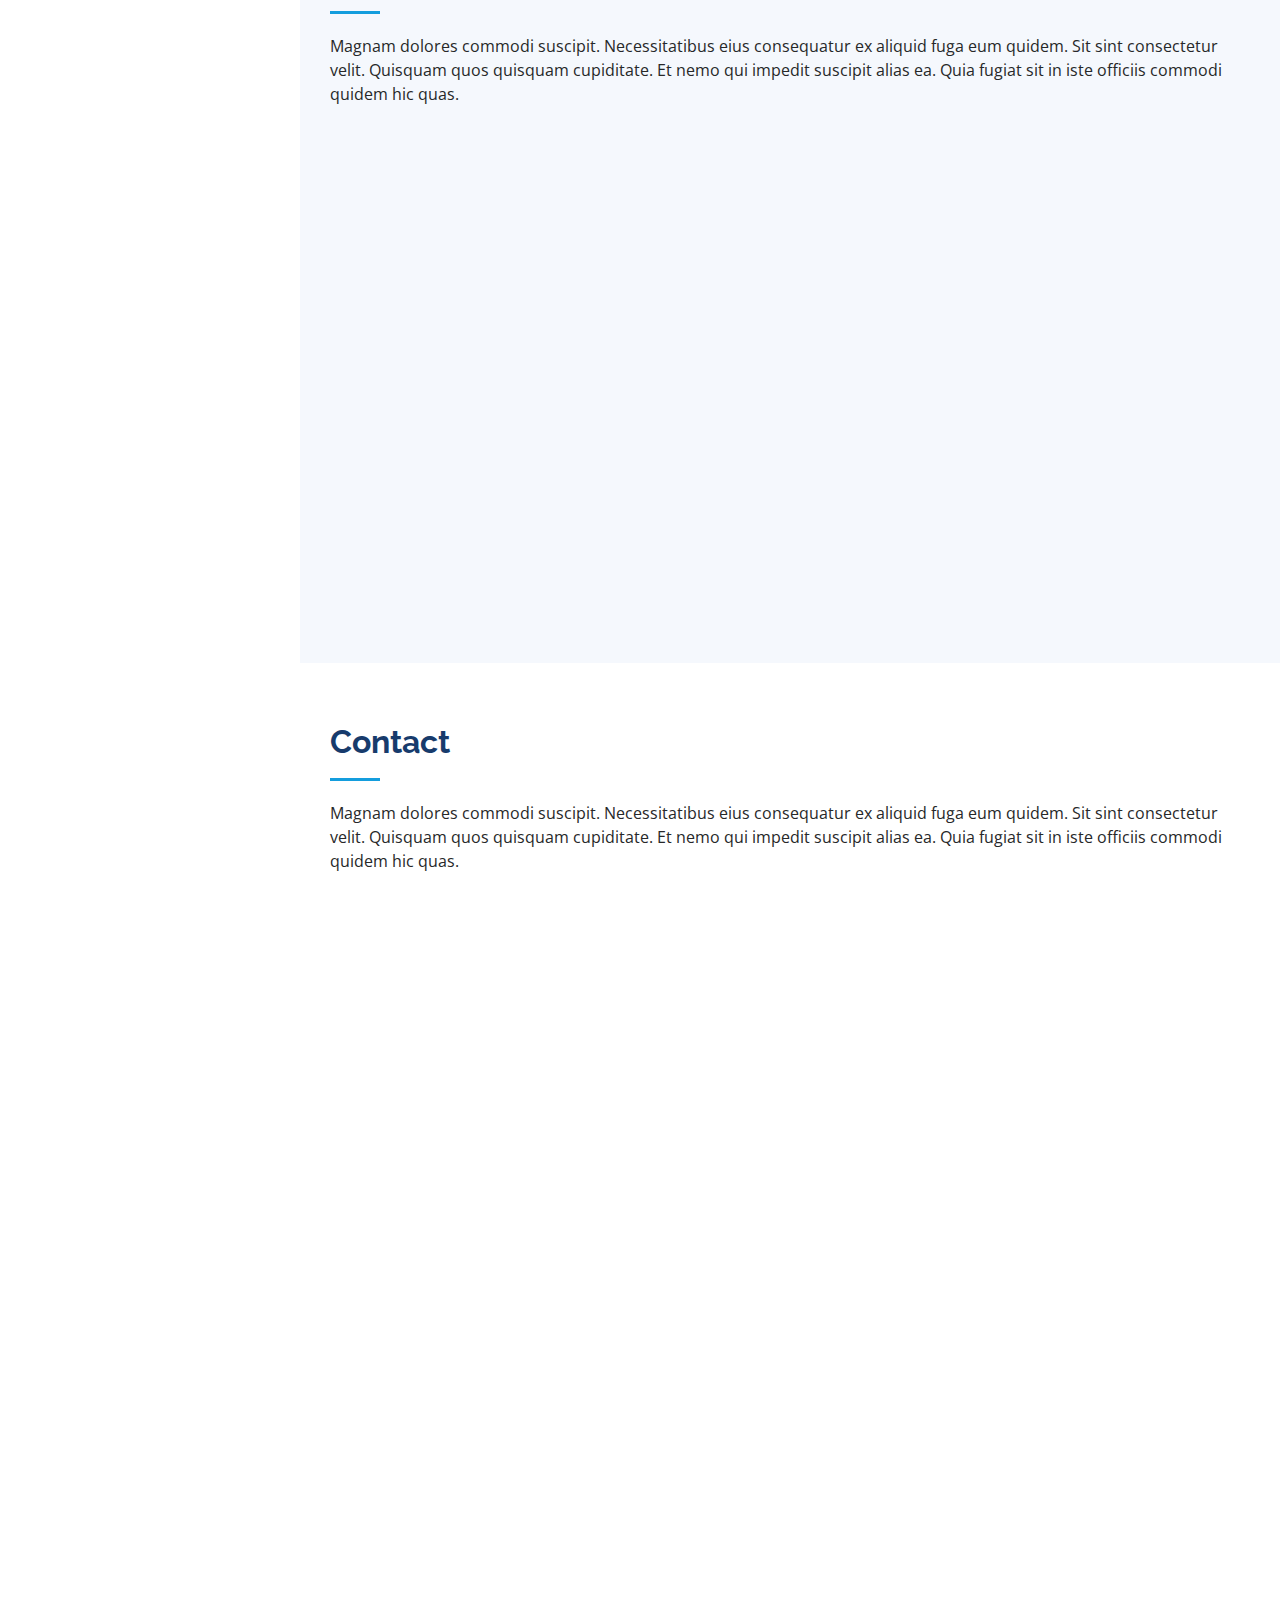
==== commit 2af49ecf: "fixed spelling mistake and resume paragraph" ====
--- a/index.html
+++ b/index.html
@@ -262,7 +262,7 @@
             <h3 class="resume-title">Sumary</h3>
             <div class="resume-item pb-0">
               <h4>Aisling Lee</h4>
-              <p><em>Connected Building Specialist at Accenture passionate about accessibility and all things IoT. I hold a Masters of Engineering, Bachelors of Engineering, Bachelors of Engineering Technology, and a Diploma in Spanish (A2 level). I am alos registered with Engineers Ireland and the IET and currently pursuing chartership. </em></p>
+              <p><em>Connected Building Specialist at Accenture passionate about accessibility and all things IoT. I hold a Masters of Engineering, Bachelors of Engineering, Bachelors of Engineering Technology, and a Diploma in Spanish (A2 level). I am also registered with Engineers Ireland and the IET and currently pursuing chartership. </em></p>
               <ul>
                 <li>Dublin, Ireland</li>
                 <li>+353 85-7434624</li>
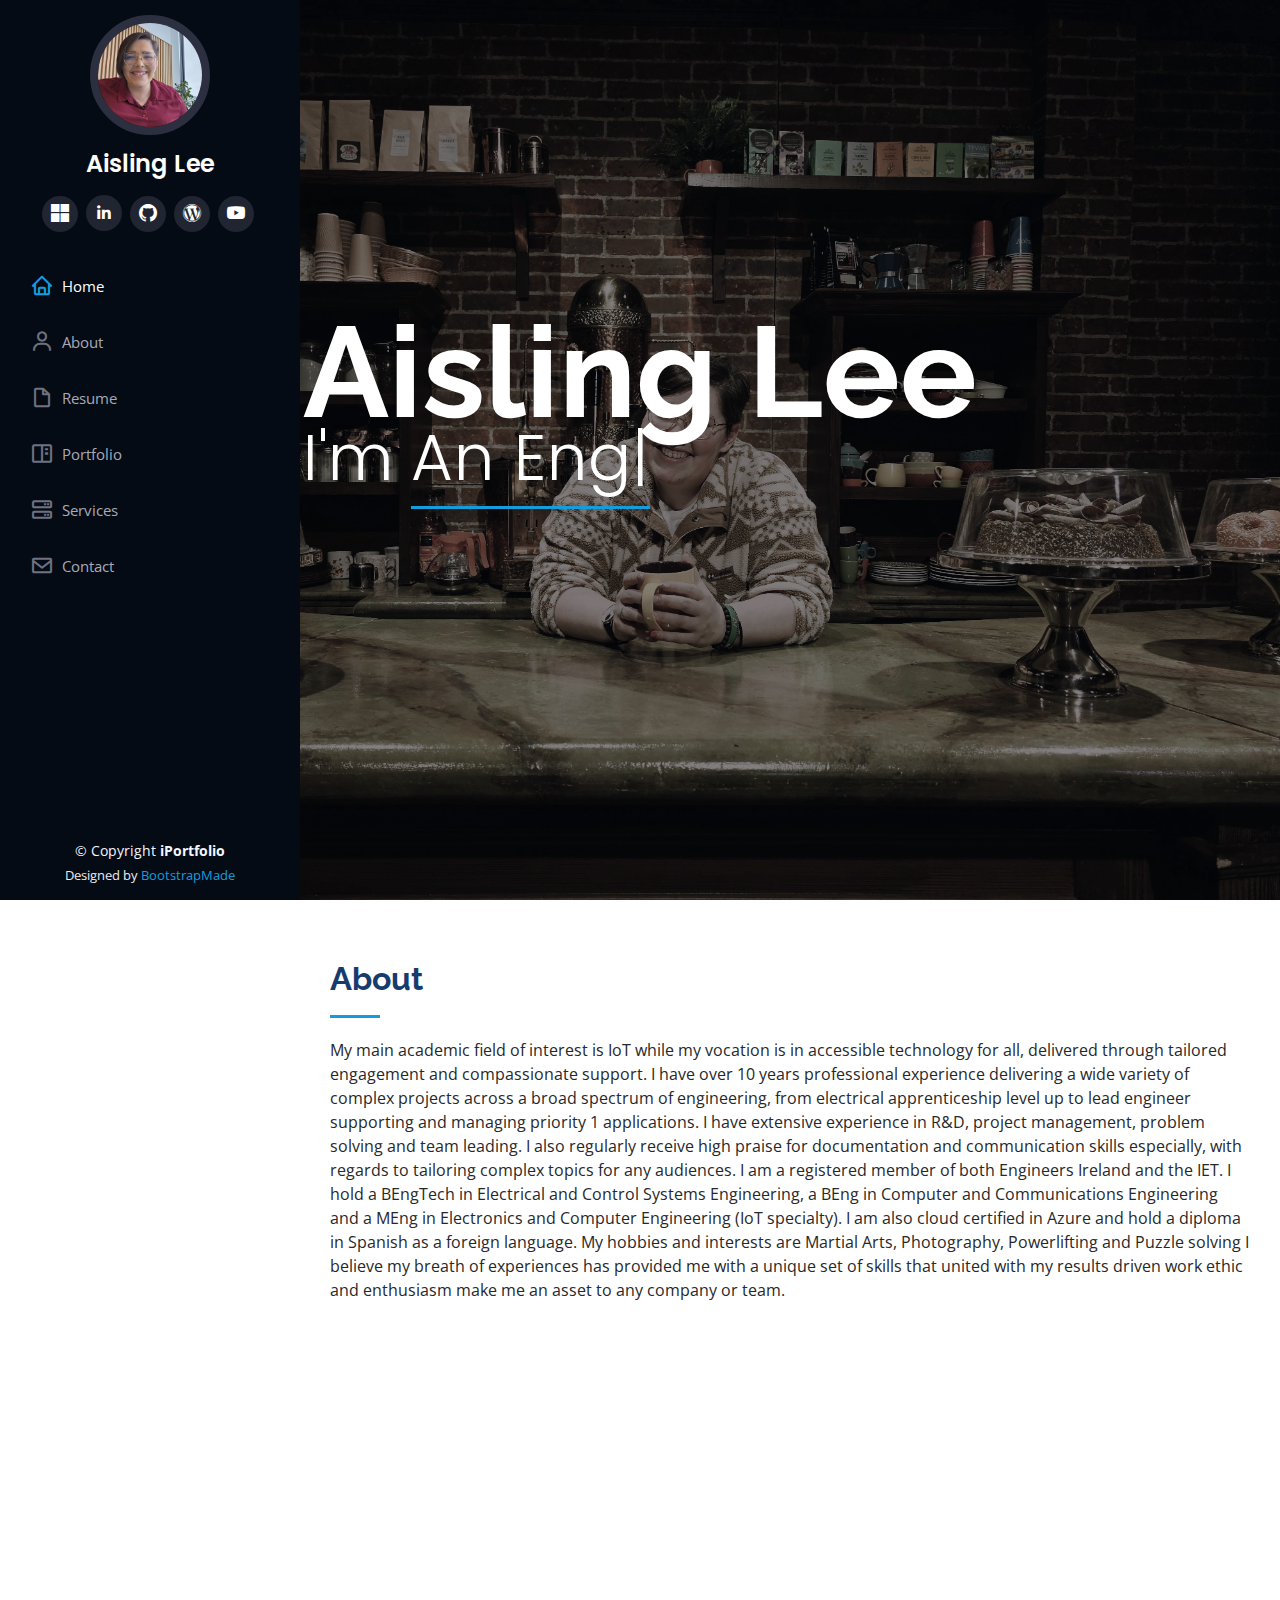
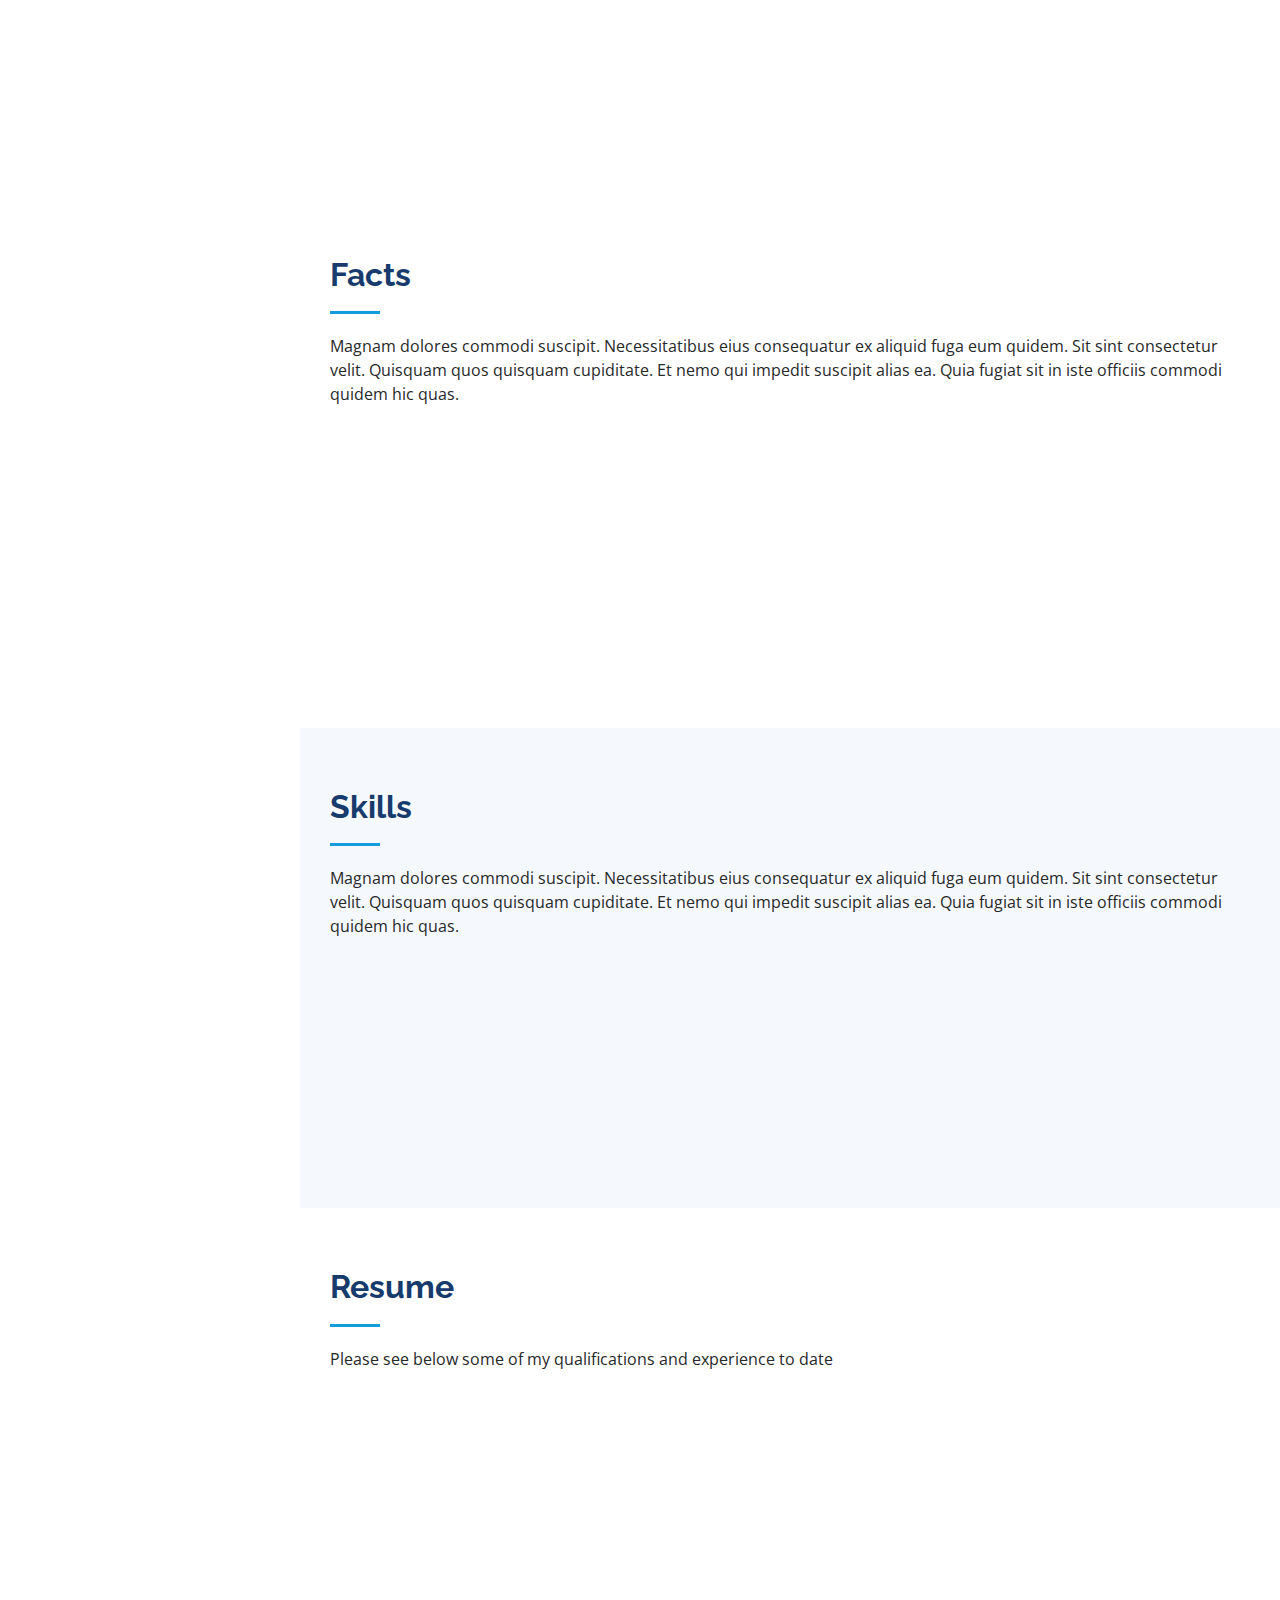
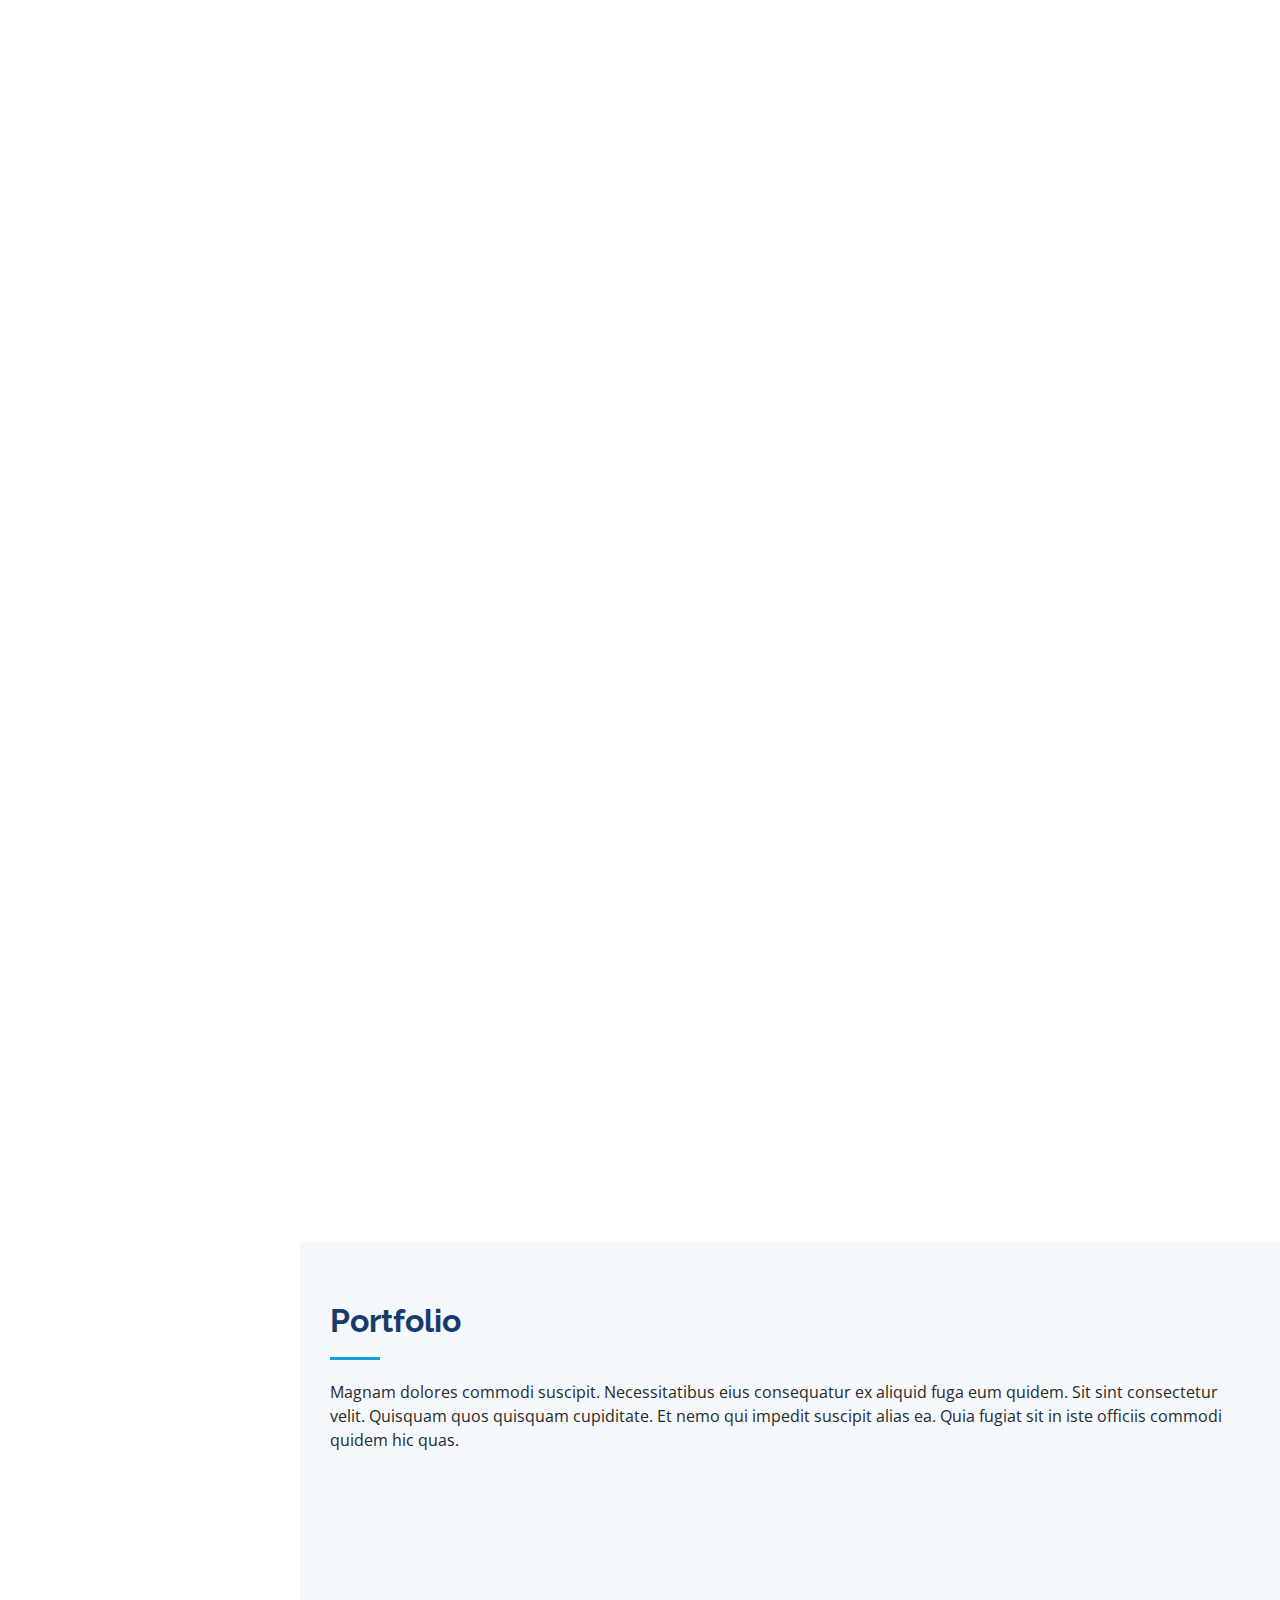
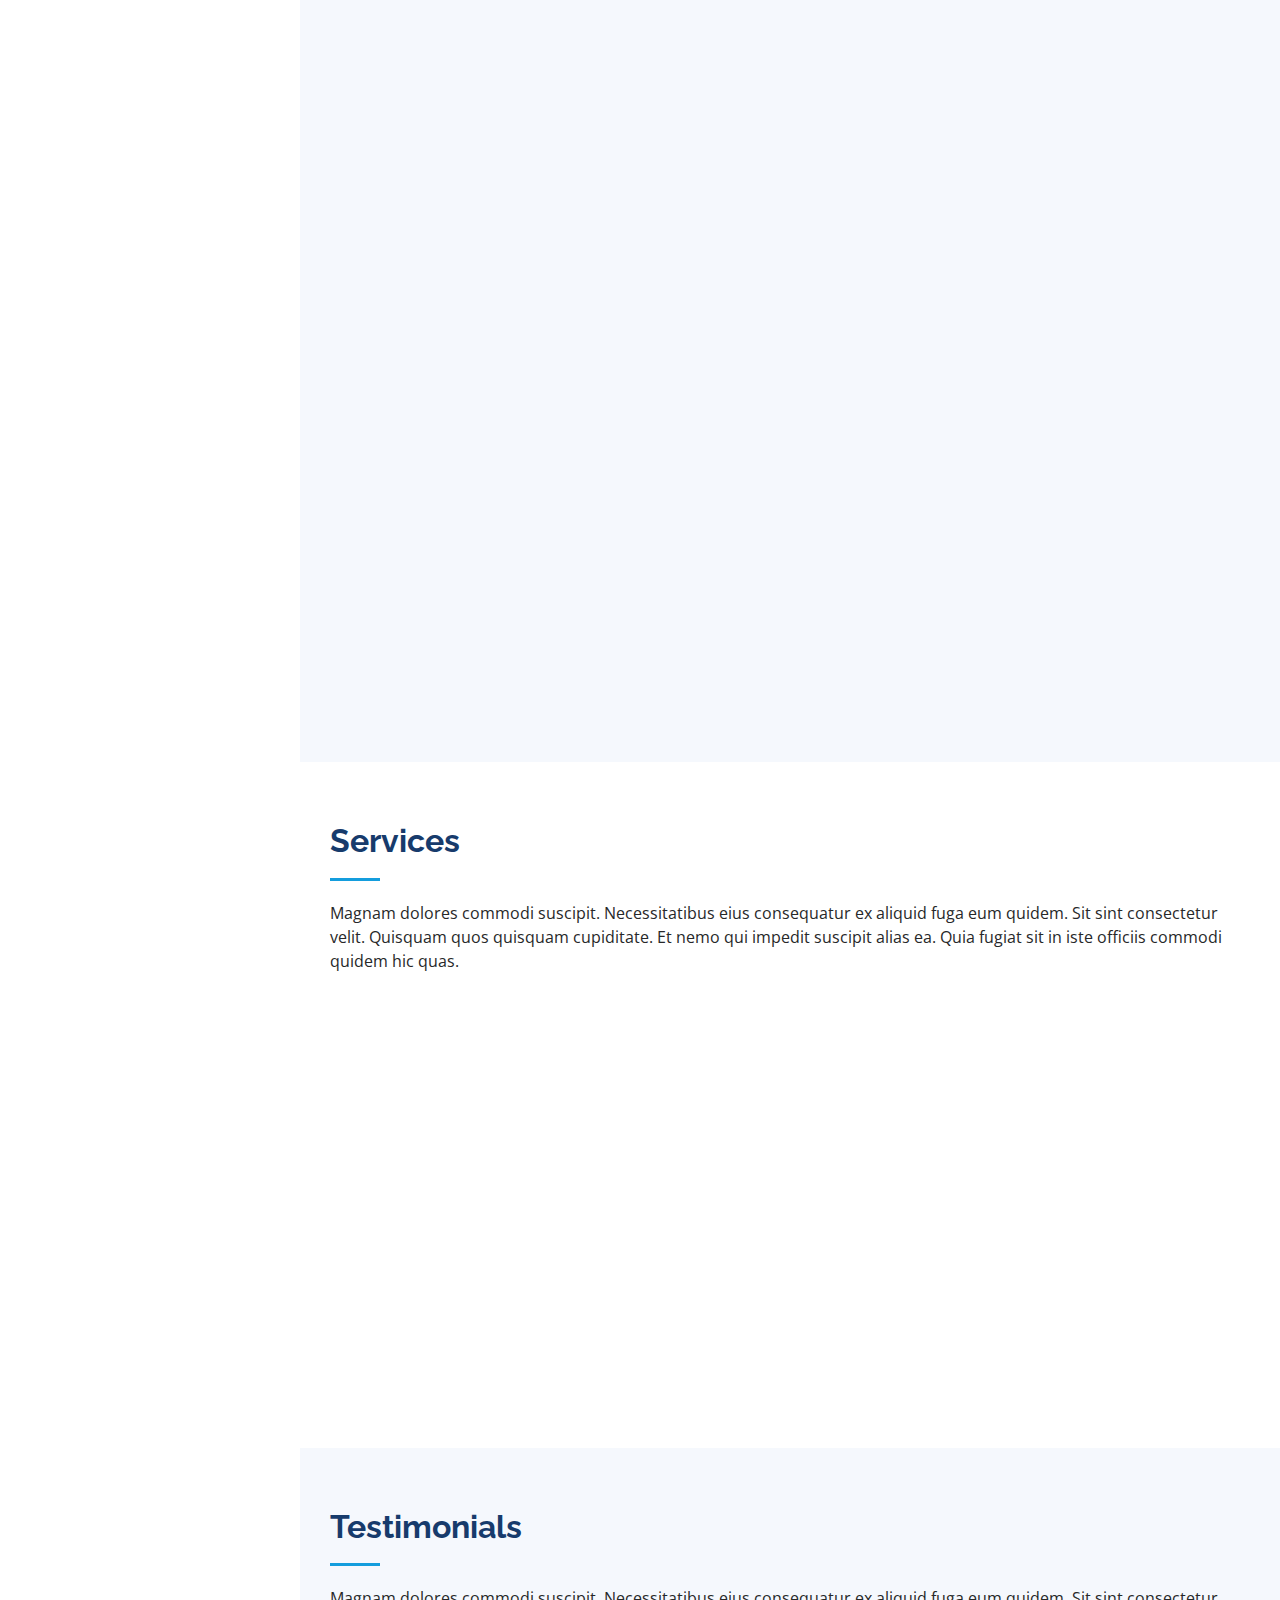
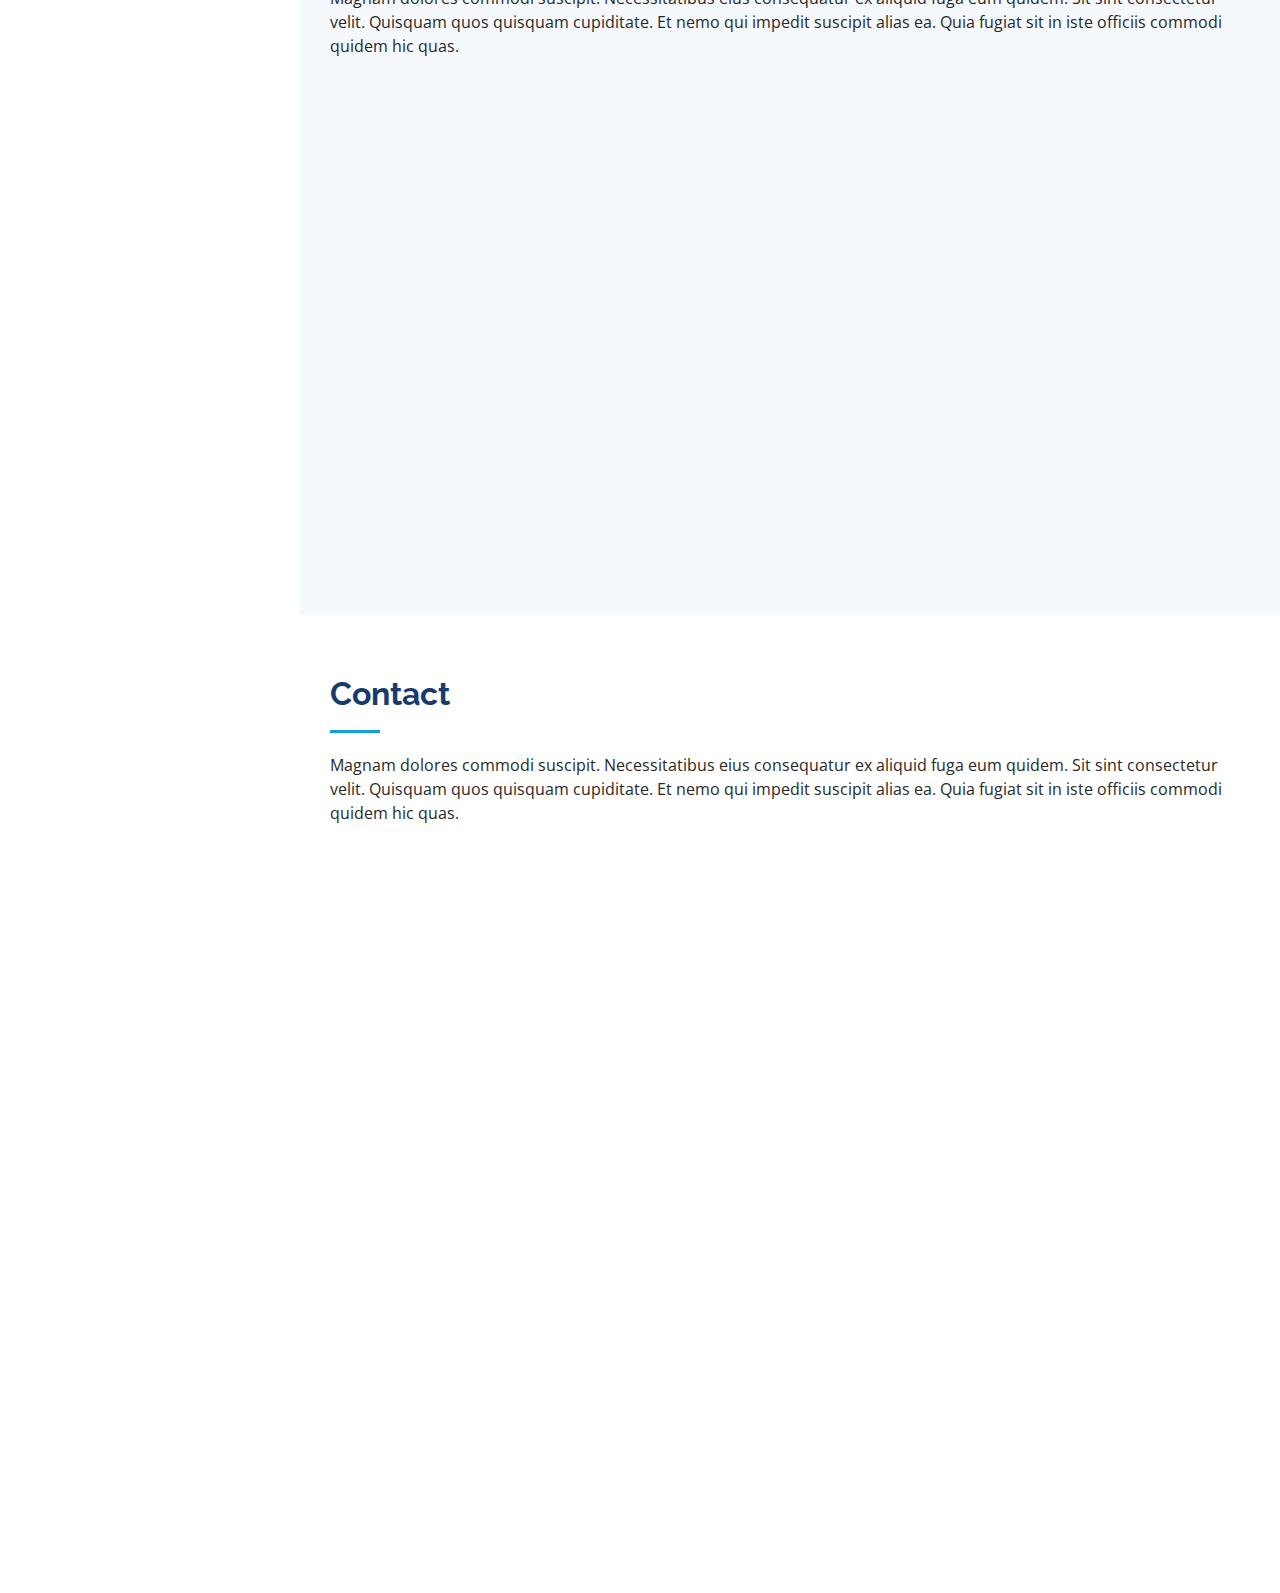
==== commit 86b25069: "updated contact details at the bottom" ====
--- a/index.html
+++ b/index.html
@@ -254,7 +254,7 @@
 
         <div class="section-title">
           <h2>Resume</h2>
-          <p>Magnam dolores commodi suscipit. Necessitatibus eius consequatur ex aliquid fuga eum quidem. Sit sint consectetur velit. Quisquam quos quisquam cupiditate. Et nemo qui impedit suscipit alias ea. Quia fugiat sit in iste officiis commodi quidem hic quas.</p>
+          <p> Please see below some of my qualifications and experience to date</p>
         </div>
 
         <div class="row">
@@ -740,23 +740,22 @@
               <div class="address">
                 <i class="bi bi-geo-alt"></i>
                 <h4>Location:</h4>
-                <p>A108 Adam Street, New York, NY 535022</p>
+                <p>Dublin Ireland</p>
               </div>
 
               <div class="email">
                 <i class="bi bi-envelope"></i>
                 <h4>Email:</h4>
-                <p>info@example.com</p>
+                <p>aislinglee@gmail.com</p>
               </div>
 
               <div class="phone">
                 <i class="bi bi-phone"></i>
                 <h4>Call:</h4>
-                <p>+1 5589 55488 55s</p>
-              </div>
-
-              <iframe src="https://www.google.com/maps/embed?pb=!1m14!1m8!1m3!1d12097.433213460943!2d-74.0062269!3d40.7101282!3m2!1i1024!2i768!4f13.1!3m3!1m2!1s0x0%3A0xb89d1fe6bc499443!2sDowntown+Conference+Center!5e0!3m2!1smk!2sbg!4v1539943755621" frameborder="0" style="border:0; width: 100%; height: 290px;" allowfullscreen></iframe>
-            </div>
+                <p>+353 857434624</p>
+              </div>
+			  <iframe src="https://www.google.com/maps/embed?pb=!1m18!1m12!1m3!1d2453.2903581028863!2d-6.236230523381873!3d53.34404837489556!2m3!1f0!2f0!3f0!3m2!1i1024!2i768!4f13.1!3m3!1m2!1s0x48670eec2d726f29%3A0x9685505fe7b22f29!2s7%20Hanover%20Quay%2C%20Grand%20Canal%20Dock%2C%20Dublin!5e1!3m2!1sen!2sie!4v1724317767512!5m2!1sen!2sie" frameborder="0" style="border:0; width: 100%; height: 290px;" allowfullscreen></iframe>
+              </div>
 
           </div>
 
